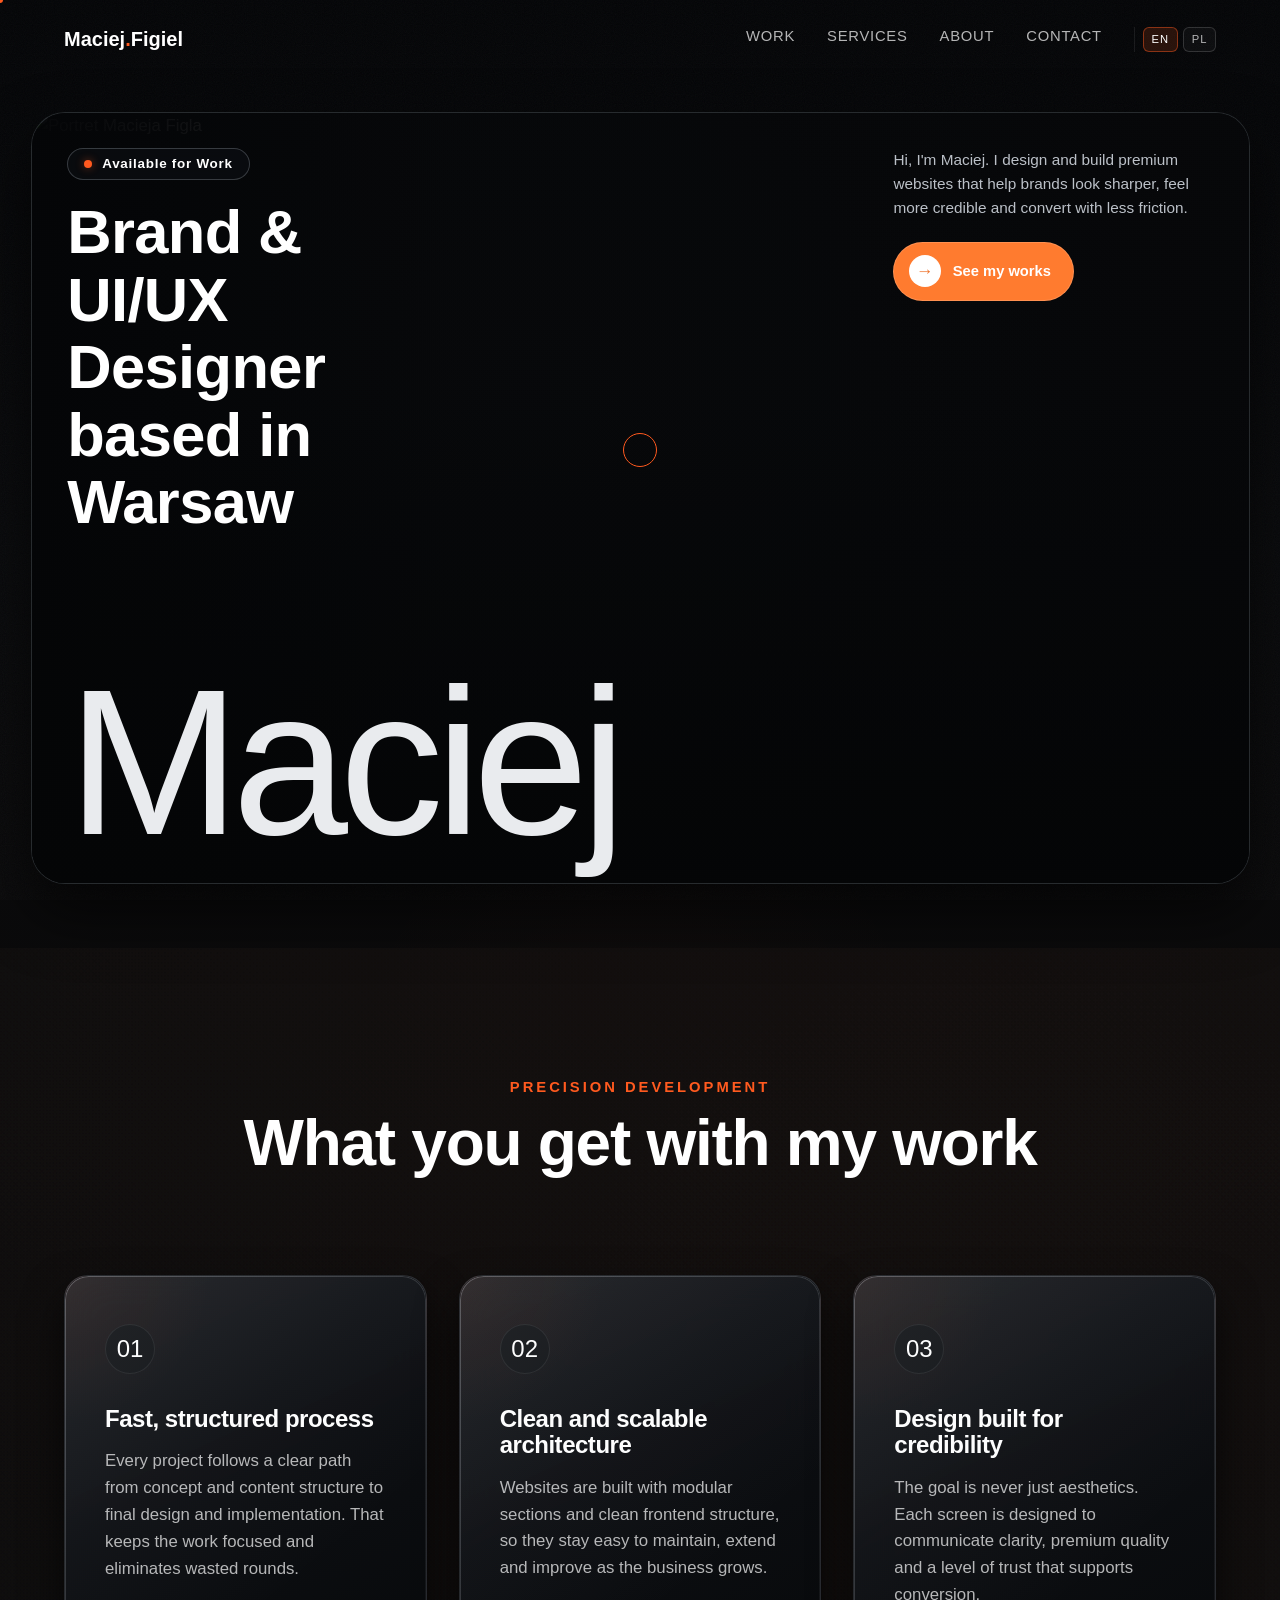
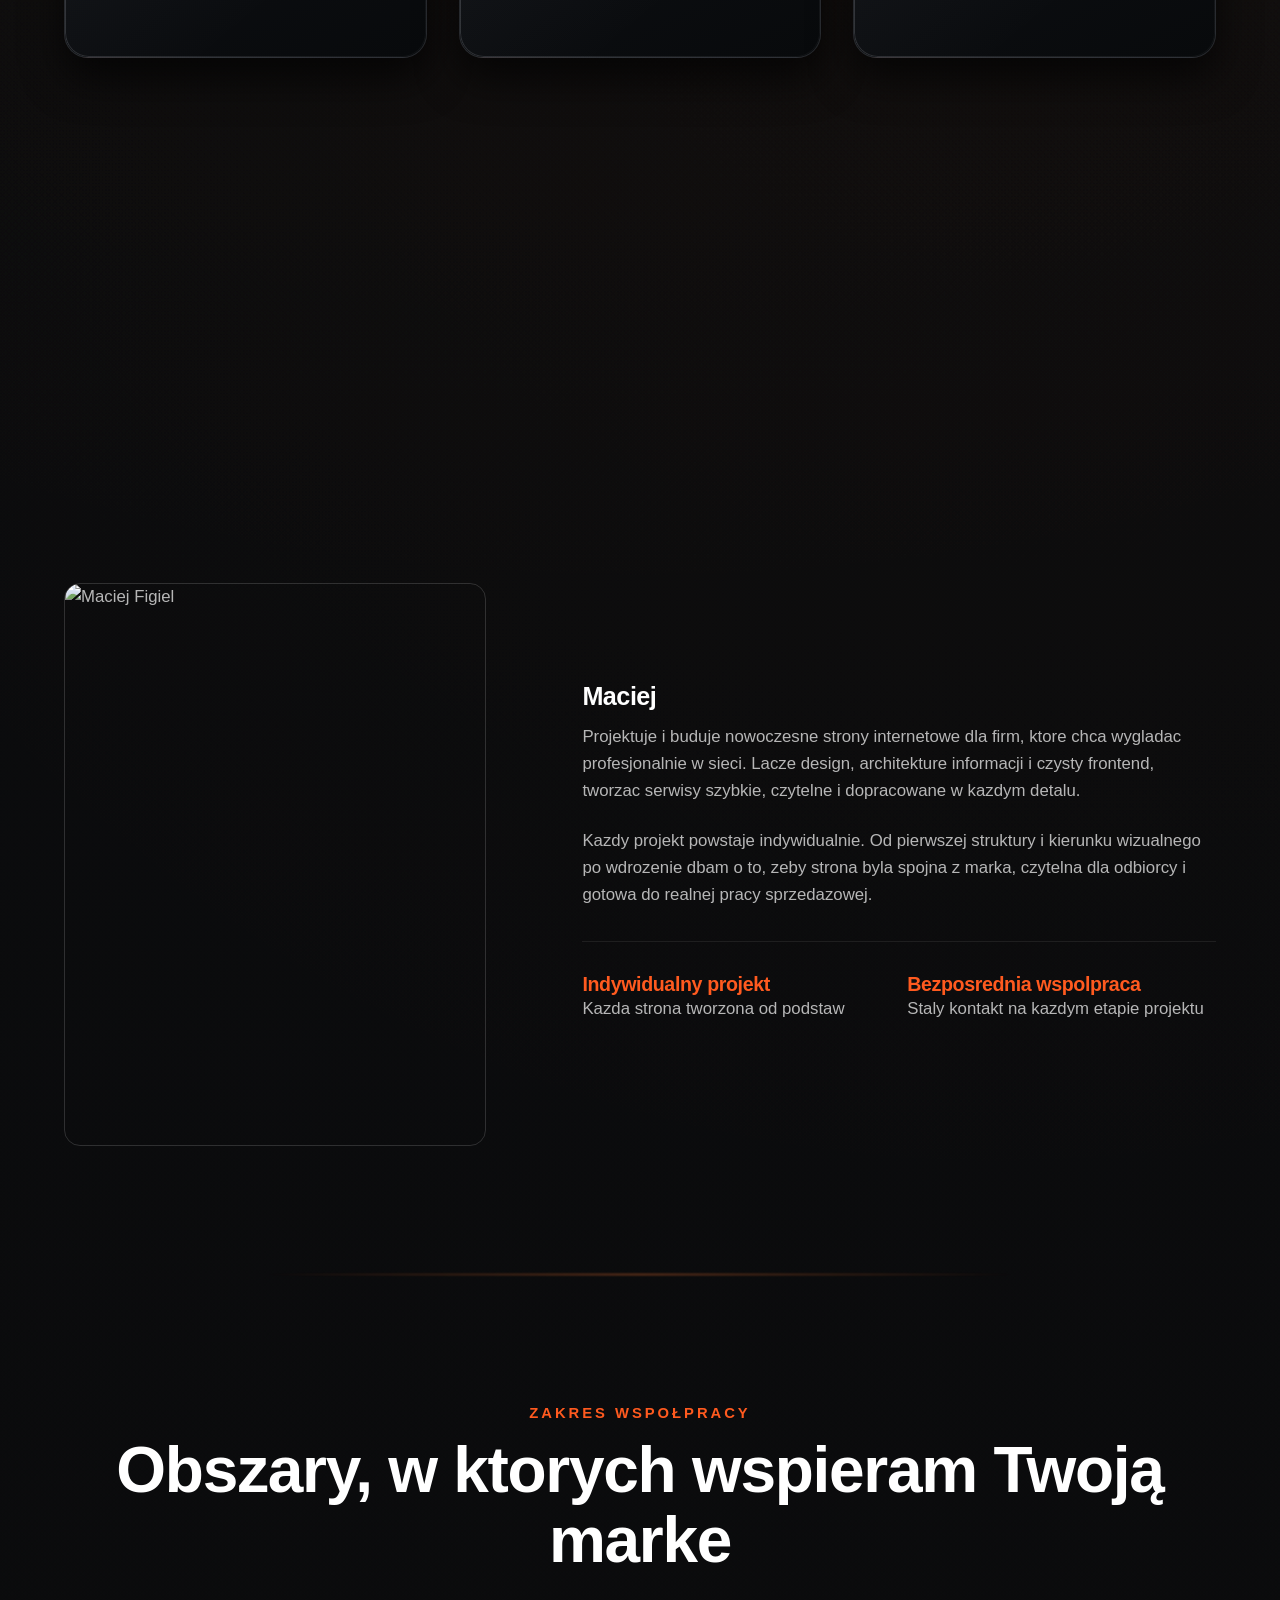
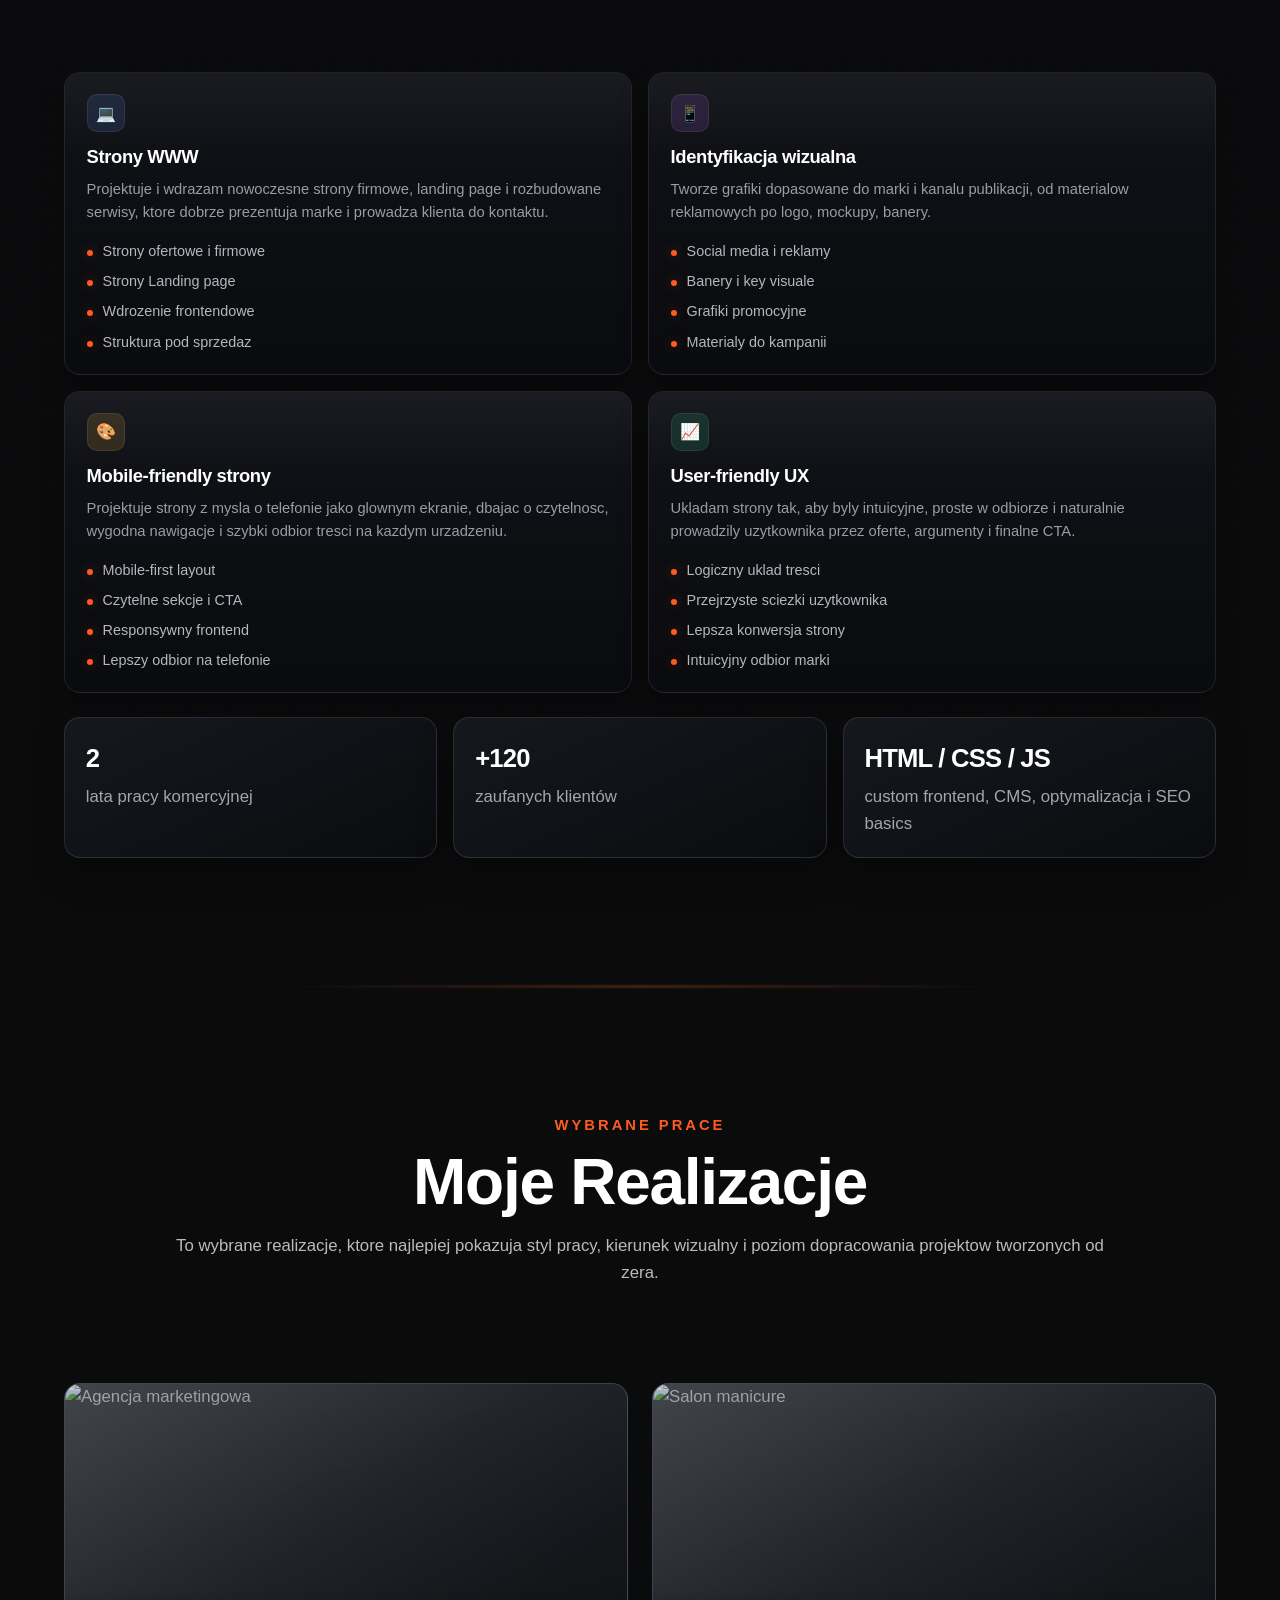
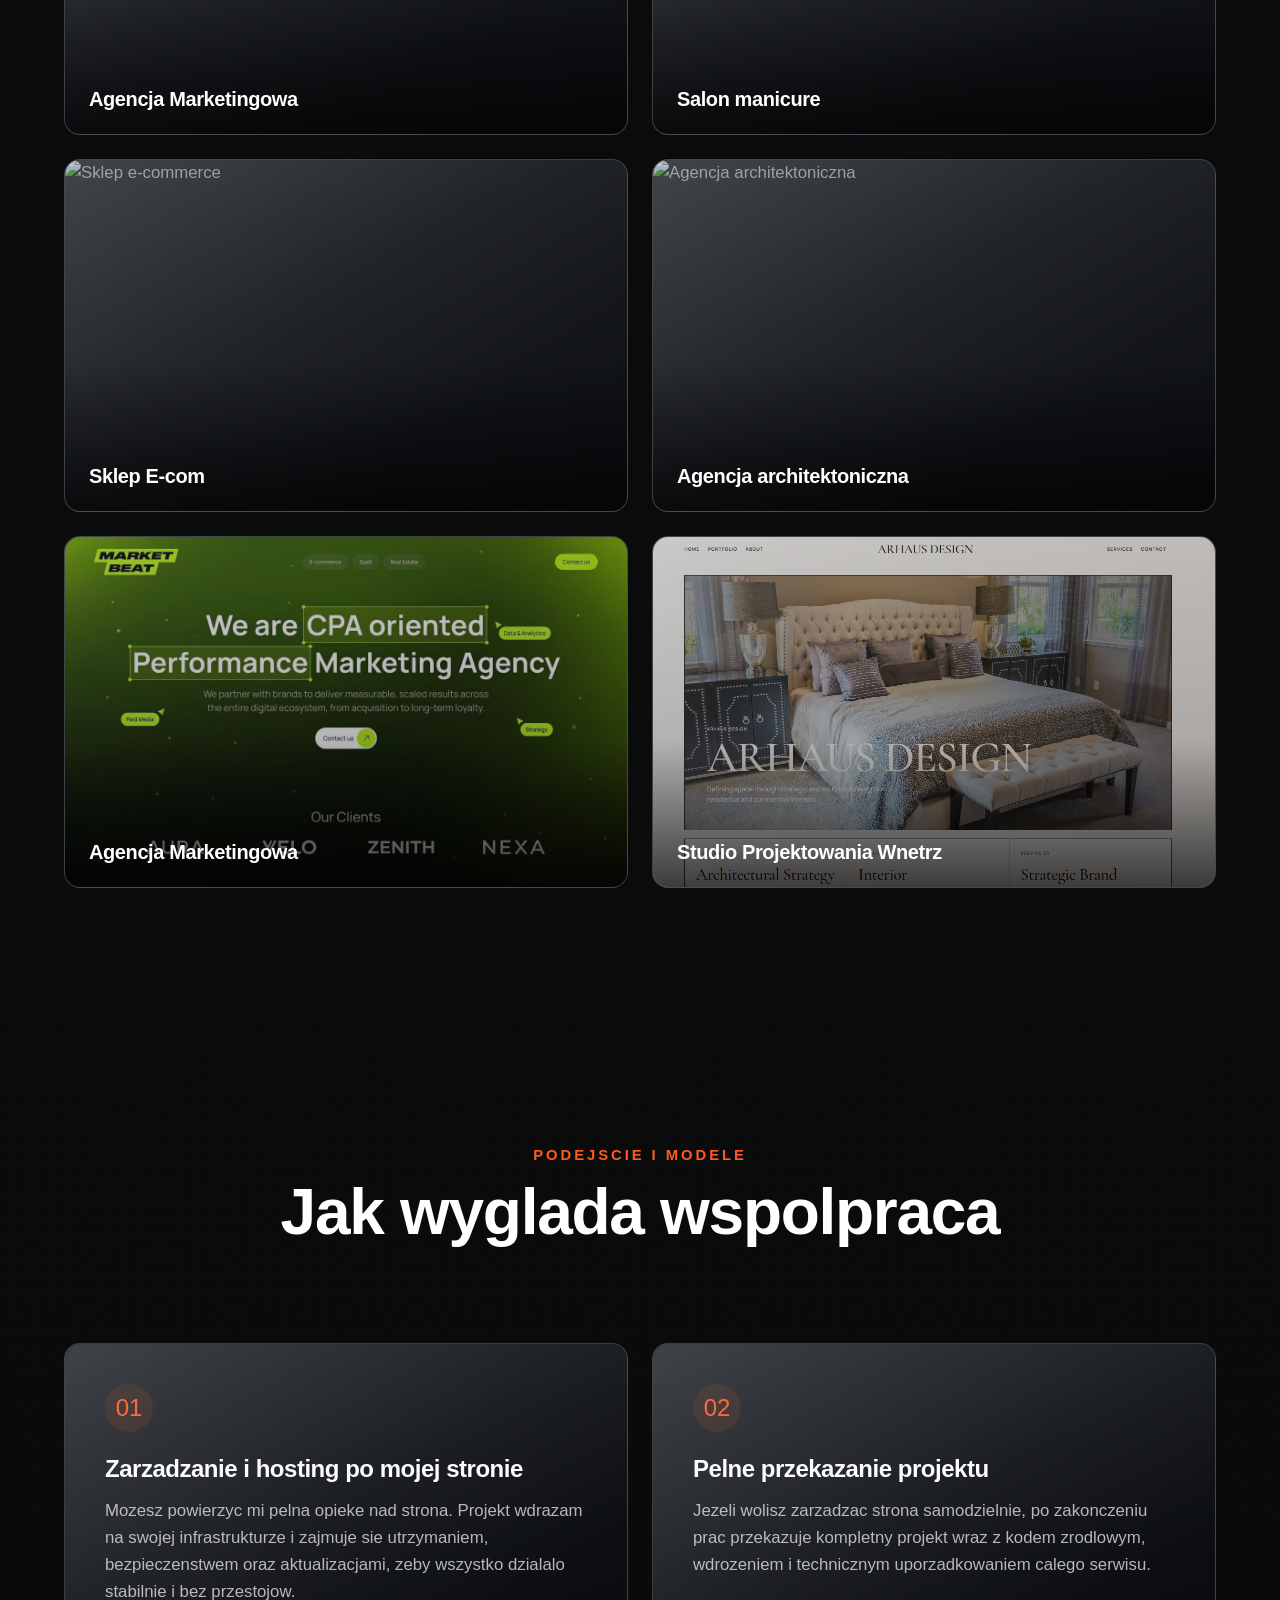
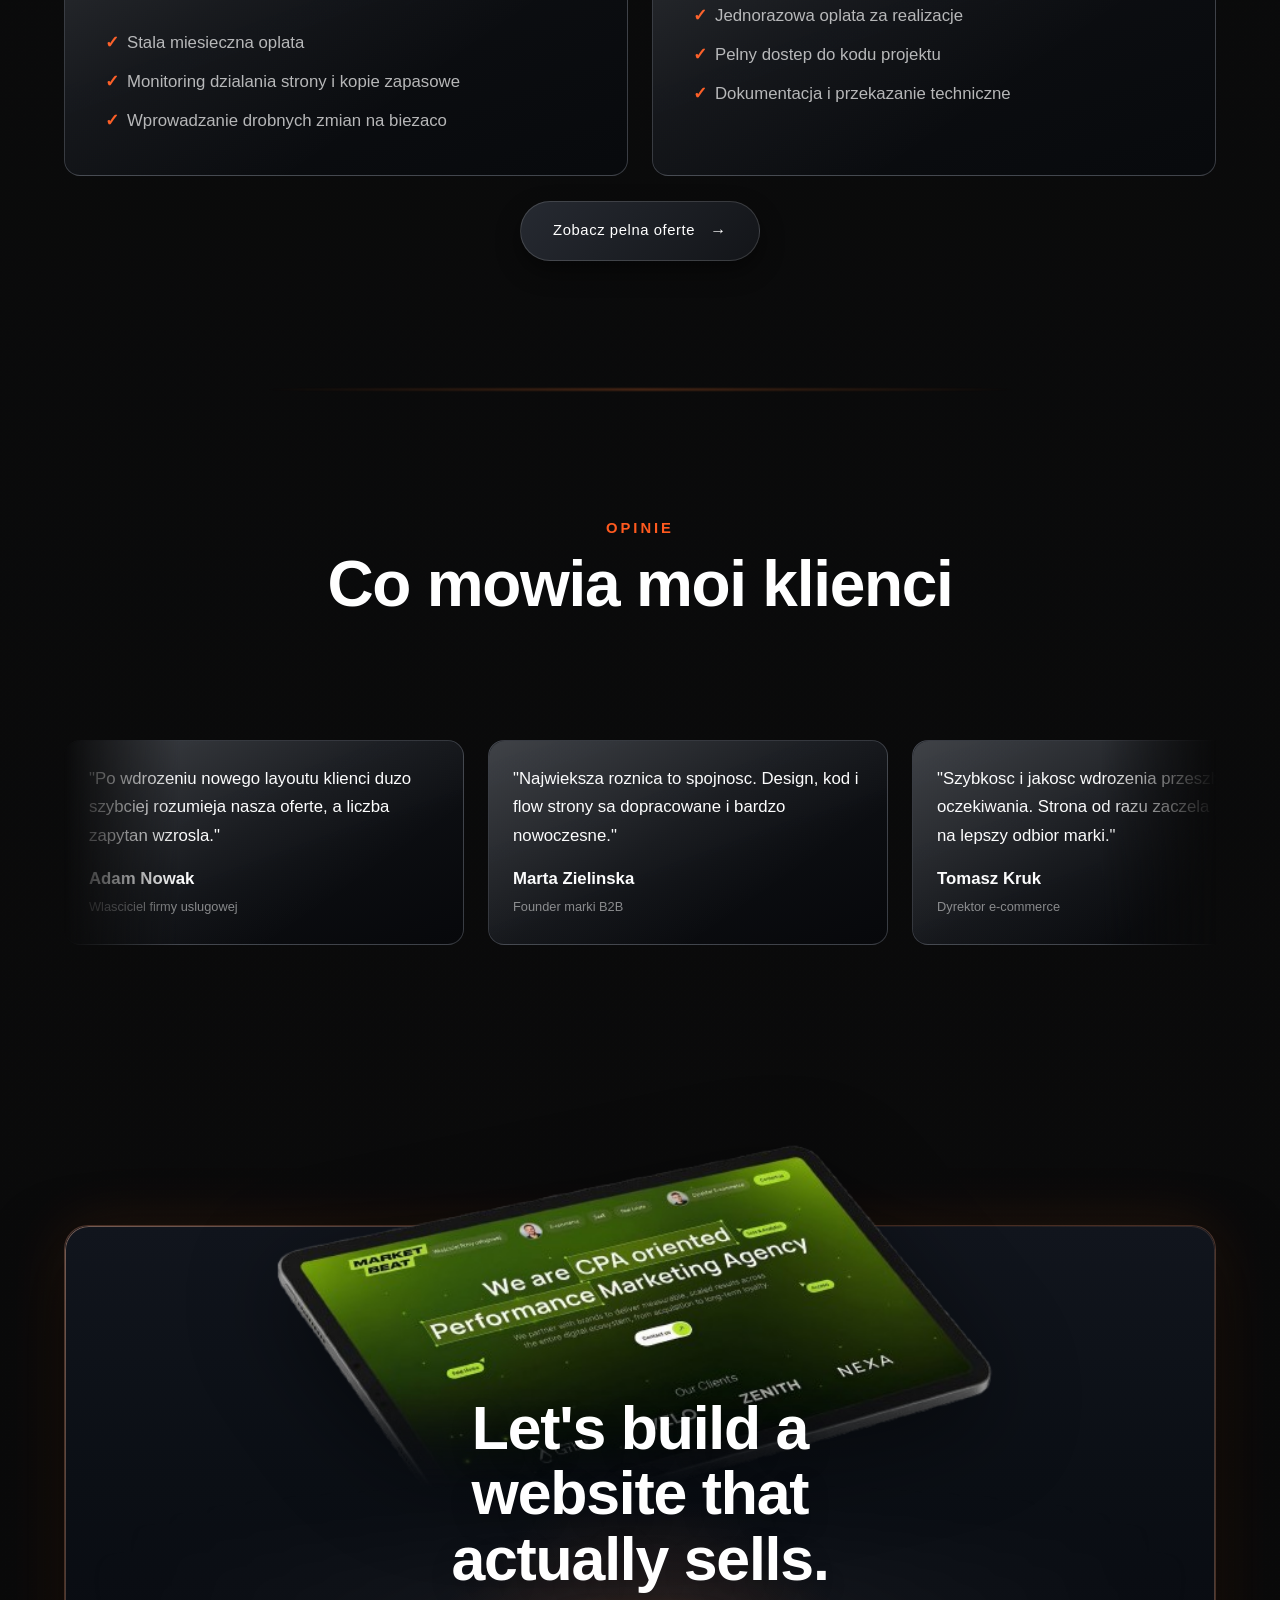
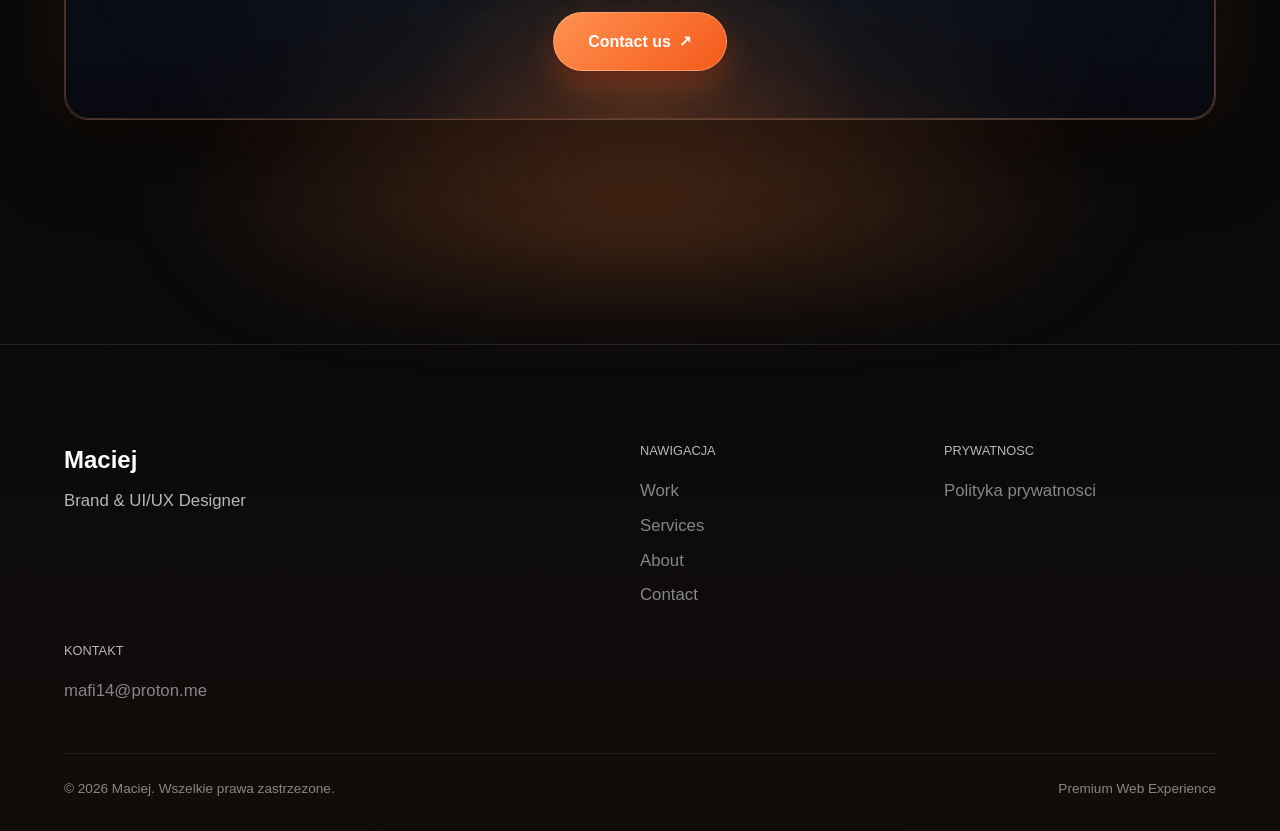
==== index.html @ c5f265a1 "feat: add interior design portfolio image" ====
<!DOCTYPE html>
<html lang="en">

<head>
  <meta charset="UTF-8">
  <meta name="viewport" content="width=device-width, initial-scale=1.0">
  <title>Maciej - Website Developer</title>
  <meta name="description"
    content="Projektuje i koduje nowoczesne strony internetowe od zera. Otrzymaj estetyczny i dynamiczny layout dopasowany do Twojego biznesu.">
  <link rel="stylesheet" href="assets/css/design-system.css">
  <link rel="stylesheet" href="assets/css/components.css">
  <link rel="stylesheet" href="assets/css/pages/home.css">
</head>

<body>
  <div class="cursor-dot" id="cursor-dot"></div>
  <div class="cursor-ring" id="cursor-ring"></div>

  <header class="site-header" id="header">
    <div class="container">
      <a href="/" class="site-logo">Maciej<span>.</span>Figiel</a>
      <nav class="site-nav" role="navigation" aria-label="Main navigation" data-i18n-aria-label="nav.aria">
        <ul class="site-nav__list" id="main-nav">
          <li><a href="/#portfolio" class="site-nav__link" data-i18n="nav.work">Work</a></li>
          <li><a href="/#models" class="site-nav__link" data-i18n="nav.services">Services</a></li>
          <li><a href="/#about" class="site-nav__link" data-i18n="nav.about">About</a></li>
          <li><a href="/contact.html" class="site-nav__link" data-i18n="nav.contact">Contact</a></li>
          <li class="site-nav__lang" role="group" aria-label="Language switcher" data-i18n-aria-label="nav.lang_aria">
            <button type="button" class="lang-switch" data-lang-switch="en" aria-pressed="false">EN</button>
            <button type="button" class="lang-switch" data-lang-switch="pl" aria-pressed="false">PL</button>
          </li>
        </ul>
        <button class="nav-toggle" aria-controls="main-nav" aria-expanded="false" aria-label="Open menu"
          data-i18n-aria-label="nav.menu_open">
          <span></span><span></span><span></span>
        </button>
      </nav>
    </div>
  </header>

  <main>
    <section class="hero-v2 container">
      <div class="hero-panel reveal" data-hero-flight>
        <img src="https://imgur.com/n13HalS.jpeg" alt="Portret Macieja Figla" class="hero-photo">

        <div class="hero-top">
          <div class="hero-copy">
            <div class="hero-pill">
              <span class="hero-pill__dot"></span> Available for Work
            </div>
            <h1 class="hero-title">Brand &amp; UI/UX Designer based in Warsaw</h1>
          </div>

          <div class="hero-side">
            <p class="hero-sub">
              Hi, I&apos;m Maciej. I design and build premium websites that help brands look sharper, feel more credible
              and convert with less friction.
            </p>
            <a href="#portfolio" class="btn hero-cta btn--magnetic">See my works</a>
          </div>
        </div>

        <p class="hero-name" aria-hidden="true">Maciej</p>
      </div>
    </section>

    <section class="section container">
      <div class="section-head reveal">
        <p class="section-head__label">Precision Development</p>
        <h2>What you get with my work</h2>
      </div>
      <div class="glass-grid">
        <div class="glass-card reveal" data-delay="0">
          <div class="glass-card__icon">01</div>
          <h3>Fast, structured process</h3>
          <p>Every project follows a clear path from concept and content structure to final design and implementation.
            That keeps the work focused and eliminates wasted rounds.</p>
        </div>
        <div class="glass-card reveal" data-delay="90">
          <div class="glass-card__icon">02</div>
          <h3>Clean and scalable architecture</h3>
          <p>Websites are built with modular sections and clean frontend structure, so they stay easy to maintain,
            extend and improve as the business grows.</p>
        </div>
        <div class="glass-card reveal" data-delay="180">
          <div class="glass-card__icon">03</div>
          <h3>Design built for credibility</h3>
          <p>The goal is never just aesthetics. Each screen is designed to communicate clarity, premium quality and a
            level of trust that supports conversion.</p>
        </div>
      </div>
    </section>

    <section id="about" class="section container">
      <div class="section-head reveal">
        <p class="section-head__label">Kim jestem</p>
        <h2>Strony internetowe projektowane z mysla o wyniku</h2>
      </div>
      <div class="about-section reveal">
        <div class="about-image">
          <img src="https://imgur.com/6JPtMYd.jpeg" alt="Maciej Figiel">
        </div>
        <div class="about-content">
          <h2>Maciej</h2>
          <p>Projektuje i buduje nowoczesne strony internetowe dla firm, ktore chca wygladac profesjonalnie w sieci.
            Lacze design, architekture informacji i czysty frontend, tworzac serwisy szybkie, czytelne i dopracowane
            w kazdym detalu.</p>
          <p>Kazdy projekt powstaje indywidualnie. Od pierwszej struktury i kierunku wizualnego po wdrozenie dbam o to,
            zeby strona byla spojna z marka, czytelna dla odbiorcy i gotowa do realnej pracy sprzedazowej.</p>

          <div class="about-stats">
            <div>
              <h3 class="text-accent">Indywidualny projekt</h3>
              <p class="text-muted">Kazda strona tworzona od podstaw</p>
            </div>
            <div>
              <h3 class="text-accent">Bezposrednia wspolpraca</h3>
              <p class="text-muted">Staly kontakt na kazdym etapie projektu</p>
            </div>
          </div>
        </div>
      </div>
    </section>

    <section class="section container section--accent-divider">
      <div class="section-head reveal">
        <p class="section-head__label">Zakres wspołpracy</p>
        <h2>Obszary, w ktorych wspieram Twoją marke</h2>
      </div>

      <div class="service-overview">
        <article class="service-overview__card reveal" data-delay="0">
          <div class="service-overview__icon service-overview__icon--web">💻</div>
          <h3>Strony WWW</h3>
          <p>Projektuje i wdrazam nowoczesne strony firmowe, landing page i rozbudowane serwisy, ktore dobrze prezentuja
            marke i prowadza klienta do kontaktu.</p>
          <ul class="service-overview__list">
            <li>Strony ofertowe i firmowe</li>
            <li>Strony Landing page</li>
            <li>Wdrozenie frontendowe</li>
            <li>Struktura pod sprzedaz</li>
          </ul>
        </article>

        <article class="service-overview__card reveal" data-delay="80">
          <div class="service-overview__icon service-overview__icon--ui">📱</div>
          <h3>Identyfikacja wizualna</h3>
          <p>Tworze grafiki dopasowane do marki i kanalu publikacji, od materialow reklamowych po logo, mockupy, banery.
          </p>
          <ul class="service-overview__list">
            <li>Social media i reklamy</li>
            <li>Banery i key visuale</li>
            <li>Grafiki promocyjne</li>
            <li>Materialy do kampanii</li>
          </ul>
        </article>

        <article class="service-overview__card reveal" data-delay="160">
          <div class="service-overview__icon service-overview__icon--brand">🎨</div>
          <h3>Mobile-friendly strony</h3>
          <p>Projektuje strony z mysla o telefonie jako glownym ekranie, dbajac o czytelnosc, wygodna nawigacje i szybki
            odbior tresci na kazdym urzadzeniu.</p>
          <ul class="service-overview__list">
            <li>Mobile-first layout</li>
            <li>Czytelne sekcje i CTA</li>
            <li>Responsywny frontend</li>
            <li>Lepszy odbior na telefonie</li>
          </ul>
        </article>

        <article class="service-overview__card reveal" data-delay="240">
          <div class="service-overview__icon service-overview__icon--strategy">📈</div>
          <h3>User-friendly UX</h3>
          <p>Ukladam strony tak, aby byly intuicyjne, proste w odbiorze i naturalnie prowadzily uzytkownika przez
            oferte, argumenty i finalne CTA.</p>
          <ul class="service-overview__list">
            <li>Logiczny uklad tresci</li>
            <li>Przejrzyste sciezki uzytkownika</li>
            <li>Lepsza konwersja strony</li>
            <li>Intuicyjny odbior marki</li>
          </ul>
        </article>
      </div>

      <div class="service-facts reveal" data-delay="120">
        <article class="service-facts__item">
          <span class="service-facts__value">2</span>
          <span class="service-facts__label">lata pracy komercyjnej</span>
        </article>
        <article class="service-facts__item">
          <span class="service-facts__value">+120</span>
          <span class="service-facts__label">zaufanych klientów</span>
        </article>
        <article class="service-facts__item">
          <span class="service-facts__value">HTML / CSS / JS</span>
          <span class="service-facts__label">custom frontend, CMS, optymalizacja i SEO basics</span>
        </article>
      </div>
    </section>

    <section id="portfolio" class="section container section--accent-divider">
      <div class="section-head reveal">
        <p class="section-head__label">Wybrane Prace</p>
        <h2>Moje Realizacje</h2>
        <p class="section-head__sub">To wybrane realizacje, ktore najlepiej pokazuja styl pracy, kierunek wizualny i
          poziom dopracowania projektow tworzonych od zera.</p>
      </div>

      <div class="portfolio-grid">
        <div class="portfolio-card reveal" data-delay="0">
          <img src="https://imgur.com/xJwX5ul.jpeg" alt="Agencja marketingowa" class="portfolio-card__img">
          <div class="portfolio-card__content">
            <h3 class="portfolio-card__title">Agencja Marketingowa</h3>
          </div>
        </div>
        <div class="portfolio-card reveal" data-delay="180">
          <img src="https://imgur.com/ttjKn8J.jpeg" alt="Salon manicure" class="portfolio-card__img">
          <div class="portfolio-card__content">
            <h3 class="portfolio-card__title">Salon manicure</h3>
          </div>
        </div>
        <div class="portfolio-card reveal" data-delay="270">
          <img src="https://imgur.com/XNPEWgz.jpeg" alt="Sklep e-commerce" class="portfolio-card__img">
          <div class="portfolio-card__content">
            <h3 class="portfolio-card__title">Sklep E-com</h3>
          </div>
        </div>
        <div class="portfolio-card reveal" data-delay="360">
          <img src="https://imgur.com/tSlYTm6.jpeg" alt="Agencja architektoniczna" class="portfolio-card__img">
          <div class="portfolio-card__content">
            <h3 class="portfolio-card__title">Agencja architektoniczna</h3>
          </div>
        </div>
        <div class="portfolio-card reveal" data-delay="450">
          <img src="/assets/img/cpa.png" alt="CPA oriented performance marketing agency" class="portfolio-card__img">
          <div class="portfolio-card__content">
            <h3 class="portfolio-card__title">Agencja Marketingowa</h3>
          </div>
        </div>
        <div class="portfolio-card reveal" data-delay="540">
          <img src="/assets/img/archi.png" alt="Studio projektowania wnetrz Arhaus Design"
            class="portfolio-card__img">
          <div class="portfolio-card__content">
            <h3 class="portfolio-card__title">Studio Projektowania Wnetrz</h3>
          </div>
        </div>
      </div>
    </section>

    <section id="models" class="section container">
      <div class="section-head reveal">
        <p class="section-head__label">Podejscie i modele</p>
        <h2>Jak wyglada wspolpraca</h2>
      </div>

      <div class="models-grid">
        <div class="model-card reveal" data-delay="0">
          <div class="model-icon">01</div>
          <h3>Zarzadzanie i hosting po mojej stronie</h3>
          <p>Mozesz powierzyc mi pelna opieke nad strona. Projekt wdrazam na swojej infrastrukturze i zajmuje sie
            utrzymaniem, bezpieczenstwem oraz aktualizacjami, zeby wszystko dzialalo stabilnie i bez przestojow.</p>
          <ul>
            <li>Stala miesieczna oplata</li>
            <li>Monitoring dzialania strony i kopie zapasowe</li>
            <li>Wprowadzanie drobnych zmian na biezaco</li>
          </ul>
        </div>

        <div class="model-card reveal" data-delay="120">
          <div class="model-icon">02</div>
          <h3>Pelne przekazanie projektu</h3>
          <p>Jezeli wolisz zarzadzac strona samodzielnie, po zakonczeniu prac przekazuje kompletny projekt wraz z kodem
            zrodlowym, wdrozeniem i technicznym uporzadkowaniem calego serwisu.</p>
          <ul>
            <li>Jednorazowa oplata za realizacje</li>
            <li>Pelny dostep do kodu projektu</li>
            <li>Dokumentacja i przekazanie techniczne</li>
          </ul>
        </div>
      </div>

      <div class="models-more reveal" data-delay="120">
        <a href="/oferta-pelna.html" class="btn btn--models-offer">Zobacz pelna oferte</a>
      </div>
    </section>

    <section id="testimonials" class="section container section--accent-divider">
      <div class="section-head reveal" data-delay="0">
        <p class="section-head__label">Opinie</p>
        <h2>Co mowia moi klienci</h2>
      </div>
      <div class="testimonials-marquee-wrapper reveal" data-delay="40">
        <div class="testimonials-marquee">
          <article class="testimonial-card">
            <p class="testimonial-card__quote">
              "Po wdrozeniu nowego layoutu klienci duzo szybciej rozumieja nasza oferte, a liczba zapytan wzrosla."
            </p>
            <div class="testimonial-card__author">
              <div>
                <strong>Adam Nowak</strong>
                <span>Wlasciciel firmy uslugowej</span>
              </div>
            </div>
          </article>
          <article class="testimonial-card">
            <p class="testimonial-card__quote">
              "Najwieksza roznica to spojnosc. Design, kod i flow strony sa dopracowane i bardzo nowoczesne."
            </p>
            <div class="testimonial-card__author">
              <div>
                <strong>Marta Zielinska</strong>
                <span>Founder marki B2B</span>
              </div>
            </div>
          </article>
          <article class="testimonial-card">
            <p class="testimonial-card__quote">
              "Szybkosc i jakosc wdrozenia przeszly nasze oczekiwania. Strona od razu zaczela pracowac na lepszy odbior
              marki."
            </p>
            <div class="testimonial-card__author">
              <div>
                <strong>Tomasz Kruk</strong>
                <span>Dyrektor e-commerce</span>
              </div>
            </div>
          </article>
          <article class="testimonial-card">
            <p class="testimonial-card__quote">
              "Efekt wow byl od pierwszego wejscia. Klienci chwala estetyke i prostote nowej nawigacji."
            </p>
            <div class="testimonial-card__author">
              <div>
                <strong>Piotr Wisniewski</strong>
                <span>CEO startupu B2C</span>
              </div>
            </div>
          </article>
          <article class="testimonial-card" aria-hidden="true">
            <p class="testimonial-card__quote">
              "Po wdrozeniu nowego layoutu klienci duzo szybciej rozumieja nasza oferte, a liczba zapytan wzrosla."
            </p>
            <div class="testimonial-card__author">
              <div>
                <strong>Adam Nowak</strong>
                <span>Wlasciciel firmy uslugowej</span>
              </div>
            </div>
          </article>
          <article class="testimonial-card" aria-hidden="true">
            <p class="testimonial-card__quote">
              "Najwieksza roznica to spojnosc. Design, kod i flow strony sa dopracowane i bardzo nowoczesne."
            </p>
            <div class="testimonial-card__author">
              <div>
                <strong>Marta Zielinska</strong>
                <span>Founder marki B2B</span>
              </div>
            </div>
          </article>
          <article class="testimonial-card" aria-hidden="true">
            <p class="testimonial-card__quote">
              "Szybkosc i jakosc wdrozenia przeszly nasze oczekiwania. Strona od razu zaczela pracowac na lepszy odbior
              marki."
            </p>
            <div class="testimonial-card__author">
              <div>
                <strong>Tomasz Kruk</strong>
                <span>Dyrektor e-commerce</span>
              </div>
            </div>
          </article>
          <article class="testimonial-card" aria-hidden="true">
            <p class="testimonial-card__quote">
              "Efekt wow byl od pierwszego wejscia. Klienci chwala estetyke i prostote nowej nawigacji."
            </p>
            <div class="testimonial-card__author">
              <div>
                <strong>Piotr Wisniewski</strong>
                <span>CEO startupu B2C</span>
              </div>
            </div>
          </article>
        </div>
      </div>
    </section>

    <section class="section container">
      <div class="cta-box cta-box--showcase reveal" data-delay="0">
        <img src="/assets/img/tablet.png" alt="" class="cta-tablet" aria-hidden="true">
        <div class="cta-box__content">
          <h2>Let&apos;s build a website that actually sells.</h2>
          <a href="/contact.html" class="btn btn--cta btn--magnetic">Contact us</a>
        </div>
      </div>
    </section>
  </main>

  <footer class="site-footer">
    <div class="container">
      <div class="footer__grid">
        <div>
          <p class="footer__brand-name">Maciej</p>
          <p class="footer__tagline">Brand &amp; UI/UX Designer</p>
        </div>
        <div>
          <p class="footer__col-title">Nawigacja</p>
          <ul class="footer__links">
            <li><a href="/#portfolio" class="footer__link" data-i18n="nav.work">Work</a></li>
            <li><a href="/#models" class="footer__link" data-i18n="nav.services">Services</a></li>
            <li><a href="/#about" class="footer__link" data-i18n="nav.about">About</a></li>
            <li><a href="/contact.html" class="footer__link" data-i18n="nav.contact">Contact</a></li>
          </ul>
        </div>
        <div>
          <p class="footer__col-title">Prywatnosc</p>
          <ul class="footer__links">
            <li><a href="/privacy.html" class="footer__link">Polityka prywatnosci</a></li>
          </ul>
        </div>
        <div>
          <p class="footer__col-title">Kontakt</p>
          <ul class="footer__links">
            <li><a href="mailto:mafi14@proton.me" class="footer__link">mafi14@proton.me</a></li>
          </ul>
        </div>
      </div>
      <div class="footer__bottom">
        <p>&copy; <span id="year">2026</span> Maciej. Wszelkie prawa zastrzezone.</p>
        <p>Premium Web Experience</p>
      </div>
    </div>
  </footer>

  <script defer src="/assets/js/main.js"></script>
  <script defer src="/assets/js/i18n.js"></script>
</body>

</html>
---- assets/css/design-system.css ----
﻿/* ============================================================
   DESIGN SYSTEM — design-system.css
   Modern, Dark Tech UI
   ============================================================ */
:root {
  /* Color — Background layers */
  --color-bg: #0a0a0a;
  --color-surface: #121212;
  --color-surface-2: #171717;
  --color-surface-3: #1f1f1f;

  /* Color — Borders */
  --color-border: rgba(255, 255, 255, 0.08);
  --color-border-strong: rgba(255, 255, 255, 0.15);

  /* Color — Text */
  --color-text-primary: #ffffff;
  --color-text-secondary: rgba(255, 255, 255, 0.7);
  --color-text-muted: rgba(255, 255, 255, 0.5);

  /* Color — Accent */
  --color-accent: #ff5a1f;
  --color-accent-dim: #b83f12;
  --color-accent-subtle: rgba(255, 90, 31, 0.1);
  --color-glow: rgba(255, 90, 31, 0.4);

  /* Typography */
  --font-display: -apple-system, BlinkMacSystemFont, 'SF Pro Display', 'Inter', sans-serif;
  --font-body: -apple-system, BlinkMacSystemFont, 'SF Pro Text', 'Inter', sans-serif;

  /* Typography — Scale */
  --text-xs: clamp(0.75rem, 0.70rem + 0.25vw, 0.8rem);
  --text-sm: clamp(0.85rem, 0.80rem + 0.25vw, 0.925rem);
  --text-base: clamp(1rem, 0.95rem + 0.25vw, 1.05rem);
  --text-md: clamp(1.125rem, 1.05rem + 0.5vw, 1.25rem);
  --text-lg: clamp(1.35rem, 1.25rem + 0.75vw, 1.5rem);
  --text-xl: clamp(1.75rem, 1.5rem + 1.25vw, 2.25rem);
  --text-2xl: clamp(2.5rem, 2rem + 2.5vw, 3.5rem);
  --text-3xl: clamp(3.5rem, 3rem + 4vw, 5rem);

  /* Typography — Line heights */
  --lh-tight: 1.1;
  --lh-snug: 1.3;
  --lh-base: 1.6;

  /* Spacing */
  --space-2xs: 0.25rem;
  --space-xs: 0.5rem;
  --space-sm: 1rem;
  --space-md: 2rem;
  --space-lg: 4rem;
  --space-xl: 6rem;
  --space-2xl: 10rem;

  --radius-sm: 8px;
  --radius-md: 16px;
  --radius-lg: 24px;

  --transition-fast: 150ms ease;
  --transition-base: 300ms ease;
  --transition-slow: 500ms cubic-bezier(0.16, 1, 0.3, 1);

  --container-max: 1440px;
  --container-text: 900px;
  --gutter: clamp(1.5rem, 6vw, 4rem);
  --header-height: 80px;
}

*,
*::before,
*::after {
  box-sizing: border-box;
  margin: 0;
  padding: 0;
}

html {
  font-size: 100%;
  scroll-behavior: smooth;
  scrollbar-color: var(--color-accent) var(--color-bg);
  scrollbar-width: thin;
}

body {
  background-color: var(--color-bg);
  color: var(--color-text-secondary);
  font-family: var(--font-body);
  font-size: var(--text-base);
  line-height: var(--lh-base);
  -webkit-font-smoothing: antialiased;
  overflow-x: hidden;
  position: relative;
  background-image:
    radial-gradient(circle at top, rgba(255, 111, 40, 0.035), transparent 26%),
    radial-gradient(circle at 78% 16%, rgba(255, 111, 40, 0.02), transparent 20%),
    linear-gradient(180deg, rgba(11, 12, 14, 1) 0%, rgba(10, 10, 10, 1) 100%);
}

body::before {
  content: '';
  position: fixed;
  inset: 0;
  z-index: 0;
  pointer-events: none;
  opacity: 0.04;
  background-image: url("data:image/svg+xml,%3Csvg xmlns='http://www.w3.org/2000/svg' width='100' height='100'%3E%3Cfilter id='n'%3E%3CfeTurbulence type='fractalNoise' baseFrequency='0.9' numOctaves='3' stitchTiles='stitch'/%3E%3C/filter%3E%3Crect width='100' height='100' filter='url(%23n)' opacity='1'/%3E%3C/svg%3E");
  background-repeat: repeat;
}

a {
  color: inherit;
  text-decoration: none;
}

button {
  font-family: inherit;
  cursor: pointer;
  border: none;
  background: none;
}

ul,
ol {
  list-style: none;
}

img {
  display: block;
  max-width: 100%;
}

h1,
h2,
h3,
h4,
h5,
h6 {
  color: var(--color-text-primary);
  font-family: var(--font-display);
  font-weight: 600;
  line-height: var(--lh-tight);
  letter-spacing: -0.02em;
}

.font-display {
  font-family: var(--font-display);
}

.text-primary {
  color: var(--color-text-primary);
}

.text-accent {
  color: var(--color-accent);
}

.container {
  width: 100%;
  max-width: var(--container-max);
  margin-inline: auto;
  padding-inline: var(--gutter);
}

.section {
  padding-block: clamp(4rem, 10vw, 8rem);
  position: relative;
  z-index: 1;
}

.section--accent-divider::before {
  content: '';
  position: absolute;
  top: 0;
  left: 50%;
  width: min(760px, calc(100% - 4rem));
  height: 1px;
  transform: translateX(-50%);
  background: linear-gradient(90deg,
      rgba(255, 122, 52, 0) 0%,
      rgba(255, 122, 52, 0.72) 50%,
      rgba(255, 122, 52, 0) 100%);
  filter: blur(0.8px);
  opacity: 0.95;
}

.reveal {
  opacity: 0;
  transform: translateY(42px) scale(0.985);
  filter: blur(10px);
  transition: opacity var(--transition-slow), transform var(--transition-slow), filter var(--transition-slow);
}

.reveal.is-visible {
  opacity: 1;
  transform: translateY(0) scale(1);
  filter: blur(0);
}

.section-head__sub {
  max-width: 58rem;
  margin: 1rem auto 0;
  color: rgba(255, 255, 255, 0.72);
}

.section-head.reveal .section-head__label,
.section-head.reveal h2,
.page-hero__title.reveal,
.page-hero__sub.reveal {
  transition: transform 720ms cubic-bezier(0.16, 1, 0.3, 1),
    opacity 720ms cubic-bezier(0.16, 1, 0.3, 1),
    filter 720ms cubic-bezier(0.16, 1, 0.3, 1),
    letter-spacing 720ms cubic-bezier(0.16, 1, 0.3, 1);
}

.section-head.reveal .section-head__label,
.section-head.reveal h2 {
  transform: translateY(26px);
  opacity: 0;
  filter: blur(10px);
}

.section-head.reveal.is-visible .section-head__label,
.section-head.reveal.is-visible h2 {
  transform: translateY(0);
  opacity: 1;
  filter: blur(0);
}

.section-head.reveal.is-visible .section-head__label {
  transition-delay: 40ms;
}

.section-head.reveal.is-visible h2 {
  transition-delay: 140ms;
}

/* Custom Cursor */
.cursor-dot,
.cursor-ring {
  position: fixed;
  top: 0;
  left: 0;
  pointer-events: none;
  z-index: 9999;
  border-radius: 50%;
  transform: translate(-50%, -50%);
  transition: opacity 0.3s ease;
}

.cursor-dot {
  width: 6px;
  height: 6px;
  background-color: var(--color-accent);
}

.cursor-ring {
  width: 34px;
  height: 34px;
  border: 1px solid var(--color-accent);
  transition: width 0.2s, height 0.2s, background-color 0.2s, transform 0.1s ease-out;
}

body:hover .cursor-dot,
body:hover .cursor-ring {
  opacity: 1;
}

.cursor-hover .cursor-ring {
  width: 50px;
  height: 50px;
  background-color: var(--color-accent-subtle);
  border-color: transparent;
}
---- assets/css/components.css ----
/* ============================================================
   COMPONENTS — components.css
   Modern, Cyberpunk Buttons and UI
   ============================================================ */
.btn {
    display: inline-flex;
    align-items: center;
    justify-content: center;
    gap: var(--space-xs);
    padding: 0.8rem 2rem;
    font-size: var(--text-sm);
    font-weight: 600;
    letter-spacing: 0.05em;
    text-transform: uppercase;
    border-radius: var(--radius-sm);
    transition: all var(--transition-base);
    cursor: pointer;
    border: 1px solid transparent;
    position: relative;
    overflow: hidden;
}

.btn--primary {
    background: linear-gradient(135deg, #ff5a1f 0%, #db3300 100%);
    color: #fff;
    border-color: rgba(255, 90, 31, 0.4);
    box-shadow: 0 4px 15px var(--color-glow);
}

.btn--primary:hover {
    transform: translateY(-2px);
    box-shadow: 0 8px 25px var(--color-glow);
}

.btn--outline {
    background: rgba(255, 255, 255, 0.03);
    color: var(--color-text-primary);
    border-color: var(--color-border-strong);
    backdrop-filter: blur(10px);
}

.btn--outline:hover {
    border-color: var(--color-accent);
    color: var(--color-accent);
    background: rgba(255, 90, 31, 0.05);
}

/* Header */
.site-header {
    position: fixed;
    top: 0;
    left: 0;
    right: 0;
    height: var(--header-height);
    z-index: 100;
    display: flex;
    align-items: center;
    border-bottom: 1px solid transparent;
    transition: background 0.4s, border-color 0.4s, backdrop-filter 0.4s;
}

.site-header.is-scrolled {
    background: rgba(10, 10, 10, 0.85);
    backdrop-filter: blur(16px);
    border-bottom-color: var(--color-border);
}

.site-header .container {
    display: flex;
    justify-content: space-between;
    align-items: center;
}

.site-nav {
    position: relative;
}

.site-logo {
    font-family: var(--font-display);
    font-weight: 700;
    font-size: 1.25rem;
    color: #fff;
}

.site-logo span {
    color: var(--color-accent);
}

.site-nav__list {
    display: flex;
    gap: 2rem;
    align-items: center;
}

.site-nav__link {
    font-size: var(--text-sm);
    color: var(--color-text-secondary);
    text-transform: uppercase;
    letter-spacing: 0.05em;
    transition: color var(--transition-base);
    position: relative;
    display: inline-flex;
    padding-bottom: 0.5rem;
}

.site-nav__link::after {
    content: '';
    position: absolute;
    left: 50%;
    bottom: 0;
    width: calc(100% + 0.9rem);
    height: 1px;
    opacity: 0;
    transform: translateX(-50%) scaleX(0.2);
    transform-origin: center;
    background: linear-gradient(90deg,
            rgba(255, 122, 52, 0) 0%,
            rgba(255, 122, 52, 0.92) 50%,
            rgba(255, 122, 52, 0) 100%);
    filter: blur(0.55px);
    transition: opacity var(--transition-base), transform var(--transition-slow);
}

.site-nav__link:hover,
.site-nav__link.is-active {
    color: #fff;
}

.site-nav__link:hover::after,
.site-nav__link.is-active::after {
    opacity: 1;
    transform: translateX(-50%) scaleX(1);
}

.site-nav__lang {
    display: inline-flex;
    align-items: center;
    gap: 0.35rem;
    padding-left: 0.5rem;
    border-left: 1px solid var(--color-border);
}

.lang-switch {
    border: 1px solid var(--color-border-strong);
    background: rgba(255, 255, 255, 0.03);
    color: var(--color-text-secondary);
    font-size: 0.7rem;
    line-height: 1;
    letter-spacing: 0.08em;
    padding: 0.35rem 0.48rem;
    border-radius: 6px;
    cursor: pointer;
    transition: all var(--transition-base);
}

.lang-switch:hover {
    color: #fff;
    border-color: rgba(255, 255, 255, 0.42);
}

.lang-switch.is-active {
    color: #fff;
    border-color: rgba(255, 90, 31, 0.45);
    background: rgba(255, 90, 31, 0.14);
}

.nav-toggle {
    display: none;
    width: 40px;
    height: 40px;
    border: 1px solid var(--color-border-strong);
    border-radius: 10px;
    background: rgba(255, 255, 255, 0.03);
    align-items: center;
    justify-content: center;
    flex-direction: column;
    gap: 4px;
}

.nav-toggle span {
    width: 18px;
    height: 2px;
    border-radius: 999px;
    background: var(--color-text-primary);
}

@media (max-width: 900px) {
    .site-nav__list {
        display: none;
        position: absolute;
        right: 0;
        top: calc(100% + 10px);
        width: min(300px, calc(100vw - 2rem));
        padding: 0.9rem;
        border-radius: 12px;
        border: 1px solid var(--color-border-strong);
        background: rgba(10, 10, 10, 0.95);
        backdrop-filter: blur(16px);
        flex-direction: column;
        align-items: stretch;
        gap: 0.45rem;
        z-index: 120;
    }

    .site-nav__list.is-open {
        display: flex;
    }

    .site-nav__list .site-nav__link {
        display: block;
        width: 100%;
        padding: 0.5rem 0.25rem;
    }

    .site-nav__lang {
        margin-top: 0.35rem;
        padding-top: 0.45rem;
        padding-left: 0;
        border-left: 0;
        border-top: 1px solid var(--color-border);
        justify-content: flex-start;
    }

    .nav-toggle {
        display: inline-flex;
    }
}

/* Grid Layouts shared */
.grid {
    display: grid;
    gap: var(--space-md);
}

.flex {
    display: flex;
}

/* Footer */
.site-footer {
    border-top: 1px solid var(--color-border);
    padding-block: var(--space-xl) var(--space-md);
    margin-top: var(--space-xl);
    background: linear-gradient(0deg, rgba(255, 90, 31, 0.03) 0%, transparent 100%);
}

.footer__grid {
    display: grid;
    grid-template-columns: 1fr 1fr;
    gap: var(--space-md);
}

@media (min-width: 768px) {
    .footer__grid {
        grid-template-columns: 2fr 1fr 1fr;
    }
}

.footer__brand-name {
    font-size: 1.5rem;
    font-weight: 600;
    color: #fff;
    margin-bottom: 0.5rem;
}

.footer__col-title {
    color: var(--color-text-secondary);
    font-size: 0.8rem;
    text-transform: uppercase;
    margin-bottom: 1rem;
}

.footer__links {
    display: flex;
    flex-direction: column;
    gap: 0.5rem;
}

.footer__link {
    color: var(--color-text-muted);
    transition: 0.2s;
}

.footer__link:hover {
    color: var(--color-accent);
}

.footer__bottom {
    margin-top: 3rem;
    border-top: 1px solid var(--color-border);
    padding-top: 1.5rem;
    display: flex;
    justify-content: space-between;
    color: var(--color-text-muted);
    font-size: 0.85rem;
}
---- assets/css/pages/home.css ----
/* ============================================================
   HOME PAGE - Centered Hero + Rectangular Portfolio + Single CTA
   ============================================================ */

:root {
  --neutral-900: #171717;
  --neutral-800: #262626;
  --shadow-lg: 0 10px 15px -3px rgba(0, 0, 0, 0.45), 0 4px 6px -4px rgba(0, 0, 0, 0.45);
}

.site-header {
  border-bottom: 1px solid transparent;
}

.site-header.is-scrolled {
  border-bottom-color: rgba(255, 255, 255, 0.08);
  background: rgba(10, 10, 10, 0.86);
  backdrop-filter: blur(12px);
}

/* Hero */
.hero-v2 {
  min-height: 96vh;
  display: flex;
  align-items: center;
  justify-content: center;
  padding-top: calc(var(--header-height) + 2rem);
  padding-bottom: 4rem;
  background:
    radial-gradient(circle at 50% 112%, rgba(255, 90, 31, 0.025), transparent 24%),
    linear-gradient(180deg, rgba(4, 5, 7, 0.99) 0%, rgba(6, 7, 9, 0.97) 24%, rgba(9, 10, 12, 0.95) 58%, rgba(10, 10, 11, 0.92) 100%);
}

.hero-v2.container {
  max-width: none;
  padding-inline: clamp(1rem, 2.4vw, 2.8rem);
}

.hero-panel {
  width: 100%;
  min-height: calc(100vh - var(--header-height) - 3rem);
  min-height: calc(100svh - var(--header-height) - 3rem);
  position: relative;
  text-align: left;
  padding: clamp(1.2rem, 3.2vw, 2.2rem);
  border-radius: 34px;
  border: 1px solid rgba(160, 168, 180, 0.2);
  background: #090b0d;
  box-shadow: 0 28px 60px rgba(0, 0, 0, 0.62);
  overflow: hidden;
  display: flex;
  flex-direction: column;
  justify-content: space-between;
  isolation: isolate;
  transform-origin: top center;
  transform: perspective(1600px) translateY(var(--hero-shift, 0px)) rotateX(var(--hero-tilt, 0deg)) scale(var(--hero-scale, 1));
  opacity: var(--hero-opacity, 1);
  will-change: transform, opacity;
}

.hero-panel::before {
  content: '';
  position: absolute;
  inset: 0;
  pointer-events: none;
  z-index: -2;
  background:
    linear-gradient(90deg, rgba(4, 5, 7, 0.94) 0%, rgba(6, 7, 9, 0.54) 34%, rgba(7, 8, 10, 0.8) 100%),
    radial-gradient(circle at 42% 38%, transparent 0%, rgba(4, 5, 7, 0.62) 74%);
}

.hero-panel::after {
  content: '';
  position: absolute;
  inset: 0;
  pointer-events: none;
  z-index: -1;
  background: linear-gradient(to top, rgba(4, 5, 6, 0.94) 0%, rgba(4, 5, 6, 0.46) 32%, rgba(4, 5, 6, 0.08) 62%);
}

.hero-top {
  display: grid;
  grid-template-columns: minmax(0, 1fr) minmax(280px, 0.42fr);
  gap: clamp(1rem, 3vw, 2.6rem);
  align-items: start;
}

.hero-copy {
  display: flex;
  flex-direction: column;
  max-width: 560px;
  position: relative;
  z-index: 1;
}

.hero-pill {
  display: inline-flex;
  align-items: center;
  gap: 10px;
  width: fit-content;
  padding: 0.5rem 1rem;
  border-radius: 999px;
  background: rgba(12, 14, 18, 0.72);
  border: 1px solid rgba(220, 228, 240, 0.22);
  margin-bottom: 1.15rem;
  font-size: clamp(0.72rem, 0.66rem + 0.24vw, 0.84rem);
  font-weight: 600;
  letter-spacing: 0.055em;
  line-height: 1;
  color: var(--color-text-primary);
  backdrop-filter: blur(6px);
}

.hero-pill__dot {
  width: 8px;
  height: 8px;
  border-radius: 50%;
  background: var(--color-accent);
  box-shadow: 0 0 8px rgba(255, 90, 31, 0.45);
  animation: pulse-dot 2s infinite;
}

.hero-title {
  font-size: clamp(2rem, 4.8vw, 4rem);
  line-height: 1.1;
  margin-bottom: 0;
  color: var(--color-text-primary);
  max-width: 11ch;
  letter-spacing: -0.01em;
}

.hero-side {
  max-width: 320px;
  justify-self: end;
  position: relative;
  z-index: 1;
}

.hero-sub {
  max-width: none;
  margin-inline: 0;
  margin-bottom: 1.4rem;
  font-size: clamp(0.95rem, 1.2vw, 1.05rem);
  line-height: 1.55;
  color: rgba(227, 233, 241, 0.82);
}

.hero-cta {
  margin-bottom: 0;
  align-self: flex-start;
  display: inline-flex;
  align-items: center;
  gap: 0.75rem;
  border-radius: 999px;
  padding: 0.78rem 1.35rem 0.78rem 0.9rem;
  background: #ff7b2f;
  color: #fff;
  border: 1px solid rgba(255, 255, 255, 0.16);
  font-size: 0.92rem;
  font-weight: 600;
  letter-spacing: 0;
  text-transform: none;
  transition: transform var(--transition-base), background var(--transition-base), box-shadow var(--transition-base);
}

.hero-cta::before {
  content: '\2192';
  width: 32px;
  height: 32px;
  border-radius: 50%;
  background: #fff;
  color: #ee7028f3;
  display: grid;
  place-items: center;
  font-size: 1.1rem;
  line-height: 1;
}

.hero-cta:hover {
  transform: translateY(-1px);
  background: #ff8c45;
  box-shadow: 0 12px 26px rgba(255, 123, 47, 0.28);
}

.hero-photo {
  position: absolute;
  inset: 0;
  width: 100%;
  height: 100%;
  object-fit: cover;
  object-position: center 18%;
  filter: brightness(0.62) contrast(1.06) saturate(0.9);
  z-index: -3;
}

.hero-name {
  margin: 0;
  font-family: var(--font-display);
  font-size: clamp(4rem, 18vw, 13rem);
  line-height: 0.82;
  letter-spacing: -0.04em;
  color: rgba(246, 248, 251, 0.95);
  position: relative;
  z-index: 1;
  pointer-events: none;
}

/* Glass cards */
.glass-grid {
  display: grid;
  grid-template-columns: 1fr;
  gap: var(--space-md);
}

@media (min-width: 768px) {
  .glass-grid {
    grid-template-columns: repeat(2, 1fr);
  }
}

@media (min-width: 1024px) {
  .glass-grid {
    grid-template-columns: repeat(3, 1fr);
  }
}

.glass-card {
  background:
    radial-gradient(circle at top left, rgba(255, 90, 31, 0.05), transparent 28%),
    linear-gradient(155deg, rgba(28, 31, 36, 0.82) 0%, rgba(14, 16, 20, 0.94) 48%, rgba(8, 10, 12, 0.99) 100%);
  border-radius: var(--radius-lg);
  padding: 3rem 2.5rem;
  position: relative;
  overflow: hidden;
  backdrop-filter: blur(20px);
  transition: transform var(--transition-base), box-shadow var(--transition-base);
  border: 1px solid rgba(170, 178, 190, 0.18);
  box-shadow: 0 20px 40px rgba(0, 0, 0, 0.66);
}

.glass-card::after {
  content: '';
  position: absolute;
  inset: 0;
  border-radius: var(--radius-lg);
  padding: 1px;
  background: linear-gradient(135deg, rgba(225, 231, 240, 0.28) 0%, rgba(225, 230, 238, 0.04) 100%);
  -webkit-mask: linear-gradient(#fff 0 0) content-box, linear-gradient(#fff 0 0);
  -webkit-mask-composite: xor;
  mask-composite: exclude;
  pointer-events: none;
}

.glass-card::before {
  content: '';
  position: absolute;
  inset: 0;
  border-radius: var(--radius-lg);
  pointer-events: none;
  background: linear-gradient(140deg, rgba(231, 236, 243, 0.08), rgba(191, 199, 210, 0.03) 42%, transparent 74%);
}

.glass-card:hover {
  transform: translateY(-5px);
  box-shadow: 0 25px 50px rgba(0, 0, 0, 0.8), 0 0 30px rgba(255, 90, 31, 0.15);
}

.glass-card__icon {
  width: 50px;
  height: 50px;
  border-radius: 50%;
  display: flex;
  align-items: center;
  justify-content: center;
  margin-bottom: 2rem;
  font-size: 1.5rem;
  color: #fff;
  background: rgba(18, 20, 24, 0.86);
  border: 1px solid rgba(255, 255, 255, 0.08);
}

.glass-card h3 {
  margin-bottom: 1rem;
  font-size: 1.5rem;
}

.glass-card p {
  margin-bottom: 0;
  color: var(--color-text-secondary);
}

/* Section head */
.section-head {
  text-align: center;
  margin-bottom: var(--space-xl);
}

.section-head__label {
  color: var(--color-accent);
  font-size: var(--text-sm);
  font-weight: 600;
  letter-spacing: 0.2em;
  text-transform: uppercase;
  margin-bottom: 0.55rem;
}

.section-head h2 {
  font-size: clamp(2.5rem, 5vw, 4.5rem);
  line-height: 1.1;
  transition: color var(--transition-base), text-shadow var(--transition-base), background var(--transition-base);
}

/* About */
.about-section {
  display: grid;
  grid-template-columns: 1fr;
  gap: var(--space-md);
  align-items: center;
}

@media (min-width: 900px) {
  .about-section {
    grid-template-columns: 0.8fr 1.2fr;
    gap: var(--space-xl);
  }
}

.about-image {
  aspect-ratio: 3 / 4;
  border-radius: var(--radius-md);
  border: 1px solid var(--color-border-strong);
  overflow: hidden;
}

.about-image img {
  width: 100%;
  height: 100%;
  object-fit: cover;
  object-position: center top;
  filter: grayscale(50%) contrast(1.1);
  transition: transform var(--transition-base), filter var(--transition-base);
}

.about-image:hover img {
  filter: grayscale(0%);
  transform: scale(1.05);
}

.about-content h2 {
  margin-bottom: 0.8rem;
}

.about-content p {
  margin-bottom: 1.5rem;
}

.about-stats {
  display: grid;
  grid-template-columns: 1fr 1fr;
  gap: 1rem;
  margin-top: 2rem;
  padding-top: 2rem;
  border-top: 1px solid var(--color-border);
}

/* Service overview */
.service-overview {
  display: grid;
  grid-template-columns: 1fr;
  gap: 1rem;
}

@media (min-width: 900px) {
  .service-overview {
    grid-template-columns: repeat(2, minmax(0, 1fr));
  }
}

.service-overview__card {
  position: relative;
  padding: 1.35rem 1.35rem 1.25rem;
  border-radius: var(--radius-md);
  border: 1px solid rgba(179, 188, 200, 0.12);
  background:
    linear-gradient(180deg, rgba(17, 19, 24, 0.98), rgba(9, 11, 15, 0.99)),
    radial-gradient(circle at top left, rgba(255, 255, 255, 0.03), transparent 32%);
  overflow: hidden;
  box-shadow: 0 14px 28px rgba(0, 0, 0, 0.34);
}

.service-overview__card::before {
  content: '';
  position: absolute;
  inset: 0;
  border-radius: inherit;
  pointer-events: none;
  background: linear-gradient(180deg, rgba(255, 255, 255, 0.04), transparent 28%);
}

.service-overview__icon {
  width: 38px;
  height: 38px;
  display: inline-flex;
  align-items: center;
  justify-content: center;
  border-radius: 10px;
  font-size: 1rem;
  font-weight: 600;
  margin-bottom: 0.9rem;
  border: 1px solid rgba(255, 255, 255, 0.08);
}

.service-overview__icon--web {
  background: rgba(90, 140, 255, 0.14);
  color: #9db7ff;
}

.service-overview__icon--ui {
  background: rgba(183, 102, 255, 0.14);
  color: #d2a7ff;
}

.service-overview__icon--brand {
  background: rgba(255, 193, 68, 0.14);
  color: #ffdb86;
}

.service-overview__icon--strategy {
  background: rgba(50, 208, 139, 0.14);
  color: #86ecc0;
}

.service-overview__card h3 {
  font-size: clamp(1.15rem, 1.4vw, 1.38rem);
  margin-bottom: 0.7rem;
}

.service-overview__card p {
  color: rgba(232, 238, 245, 0.64);
  margin-bottom: 0.95rem;
  line-height: 1.58;
  font-size: 0.92rem;
}

.service-overview__list {
  display: grid;
  gap: 0.45rem;
}

.service-overview__list li {
  position: relative;
  padding-left: 1rem;
  color: rgba(240, 243, 248, 0.74);
  font-size: 0.9rem;
}

.service-overview__list li::before {
  content: '';
  position: absolute;
  top: 0.7em;
  left: 0;
  width: 6px;
  height: 6px;
  border-radius: 50%;
  background: var(--color-accent);
  box-shadow: 0 0 12px rgba(255, 90, 31, 0.38);
}

.service-facts {
  margin-top: 1.5rem;
  display: grid;
  grid-template-columns: 1fr;
  gap: 1rem;
}

@media (min-width: 900px) {
  .service-facts {
    grid-template-columns: repeat(3, minmax(0, 1fr));
  }
}

.service-facts__item {
  padding: 1.2rem 1.3rem;
  border-radius: var(--radius-md);
  border: 1px solid rgba(181, 190, 204, 0.16);
  background: linear-gradient(155deg, rgba(23, 26, 31, 0.92), rgba(10, 12, 16, 0.98));
  box-shadow: 0 18px 36px rgba(0, 0, 0, 0.32);
}

.service-facts__value {
  display: block;
  margin-bottom: 0.35rem;
  color: var(--color-text-primary);
  font-size: clamp(1.4rem, 2vw, 2rem);
  font-weight: 600;
  letter-spacing: -0.03em;
}

.service-facts__label {
  color: rgba(231, 237, 245, 0.68);
  line-height: 1.5;
}

/* Portfolio */
.portfolio-grid {
  display: grid;
  grid-template-columns: 1fr;
  gap: 1.5rem;
  justify-items: stretch;
}

@media (min-width: 900px) {
  .portfolio-grid {
    grid-template-columns: repeat(2, minmax(0, 1fr));
  }
}

.portfolio-card--featured {
  aspect-ratio: 21 / 7;
}

@media (min-width: 900px) {
  .portfolio-card--featured {
    grid-column: 1 / -1;
  }
}

@media (min-width: 900px) {
  .portfolio-card--centered {
    grid-column: 1 / -1;
    width: min(100%, calc((100% - 1.5rem) / 2));
    justify-self: center;
  }
}

.portfolio-card {
  display: block;
  aspect-ratio: 16 / 10;
  border-radius: var(--radius-md);
  border: 1px solid rgba(178, 186, 198, 0.28);
  overflow: hidden;
  position: relative;
  background: linear-gradient(150deg, rgba(43, 47, 54, 0.72), rgba(15, 17, 21, 0.94));
  transition: transform var(--transition-base), border-color var(--transition-base), box-shadow var(--transition-base);
}

.portfolio-card::before,
.model-card::before,
.testimonial-card::before {
  content: '';
  position: absolute;
  inset: 0;
  border-radius: inherit;
  pointer-events: none;
  background: linear-gradient(145deg, rgba(232, 236, 243, 0.16), rgba(194, 201, 212, 0.05) 45%, transparent 72%);
}

.portfolio-card__img {
  width: 100%;
  height: 100%;
  object-fit: cover;
  transition: transform 0.6s cubic-bezier(0.16, 1, 0.3, 1);
  opacity: 0.74;
}

.portfolio-card:hover {
  transform: translateY(-8px);
  border-color: var(--color-accent);
  box-shadow: 0 14px 30px rgba(255, 90, 31, 0.24);
}

.portfolio-card:hover .portfolio-card__img {
  transform: scale(1.08);
  opacity: 0.92;
}

.portfolio-card__content {
  position: absolute;
  inset: 0;
  display: flex;
  flex-direction: column;
  justify-content: flex-end;
  padding: 1.5rem;
  background: linear-gradient(to top, rgba(0, 0, 0, 0.68), rgba(7, 10, 14, 0.08) 42%, transparent);
}

.portfolio-card__content--featured {
  align-items: flex-start;
  justify-content: flex-end;
  padding: clamp(1.5rem, 3vw, 2.5rem);
  background:
    linear-gradient(90deg, rgba(5, 6, 9, 0.74) 0%, rgba(7, 10, 14, 0.22) 44%, rgba(7, 10, 14, 0.04) 100%),
    linear-gradient(to top, rgba(0, 0, 0, 0.5), rgba(7, 10, 14, 0.01) 45%, transparent);
}

.portfolio-card__eyebrow {
  display: inline-flex;
  align-items: center;
  width: fit-content;
  margin-bottom: 0.7rem;
  padding: 0.35rem 0.75rem;
  border-radius: 999px;
  background: rgba(255, 124, 52, 0.16);
  border: 1px solid rgba(255, 124, 52, 0.24);
  color: rgba(255, 214, 192, 0.92);
  font-size: 0.74rem;
  letter-spacing: 0.08em;
  text-transform: uppercase;
}

.portfolio-card__title {
  font-size: 1.25rem;
  margin-bottom: 0;
}

.portfolio-card__desc {
  font-size: 0.9rem;
  color: var(--color-text-secondary);
}

.portfolio-card--featured .portfolio-card__title {
  max-width: 14ch;
  font-size: clamp(1.8rem, 3.4vw, 3rem);
  margin-bottom: 0.55rem;
}

.portfolio-card--featured .portfolio-card__desc {
  max-width: 42rem;
  font-size: clamp(0.95rem, 1.2vw, 1.08rem);
  color: rgba(238, 243, 250, 0.82);
}

/* Models */
.models-grid {
  display: grid;
  grid-template-columns: 1fr;
  gap: 1.5rem;
}

@media (min-width: 800px) {
  .models-grid {
    grid-template-columns: 1fr 1fr;
  }
}

.model-card {
  background: linear-gradient(160deg, rgba(44, 49, 56, 0.62), rgba(14, 16, 20, 0.9) 55%, rgba(8, 10, 13, 0.98) 100%);
  border: 1px solid rgba(180, 188, 200, 0.28);
  border-radius: var(--radius-md);
  padding: 2.5rem;
  transition: all var(--transition-base);
  position: relative;
  overflow: hidden;
}

.model-card:hover {
  transform: translateY(-5px);
  border-color: rgba(255, 90, 31, 0.3);
}

.model-icon {
  width: 48px;
  height: 48px;
  border-radius: 50%;
  display: flex;
  align-items: center;
  justify-content: center;
  margin-bottom: 1.5rem;
  font-size: 1.5rem;
  color: var(--color-accent);
  background: rgba(255, 90, 31, 0.1);
}

.model-card h3 {
  margin-bottom: 1rem;
  font-size: 1.5rem;
}

.model-card p {
  margin-bottom: 1.5rem;
  color: var(--color-text-secondary);
}

.model-card ul {
  display: flex;
  flex-direction: column;
  gap: 0.75rem;
}

.model-card li {
  display: flex;
  align-items: center;
  gap: 0.5rem;
}

.model-card li::before {
  content: '✓';
  color: var(--color-accent);
  font-weight: bold;
}

.models-more {
  margin-top: 1.6rem;
  display: flex;
  justify-content: center;
}

.models-more .btn {
  min-width: 220px;
}

.btn--models-offer {
  background: linear-gradient(135deg, rgba(40, 44, 52, 0.95), rgba(20, 22, 26, 0.95));
  border: 1px solid rgba(255, 255, 255, 0.15);
  color: #fff;
  text-transform: none;
  letter-spacing: 0.04em;
  font-weight: 500;
  padding: 1rem 2rem;
  border-radius: 999px;
  box-shadow: 0 10px 24px rgba(0, 0, 0, 0.45);
  transition: all var(--transition-base);
}

.btn--models-offer::after {
  content: '→';
  margin-left: 0.45rem;
  font-size: 1rem;
}

.btn--models-offer:hover {
  transform: translateY(-3px);
  filter: brightness(1.2);
  border-color: rgba(255, 126, 58, 0.6);
  box-shadow: 0 14px 32px rgba(255, 126, 58, 0.15), 0 8px 18px rgba(0, 0, 0, 0.42);
}

/* Testimonials */
.testimonials-marquee-wrapper {
  position: relative;
  max-width: 100%;
  overflow: hidden;
  padding: 1.5rem 0;
  -webkit-mask-image: linear-gradient(to right, transparent, black 10%, black 90%, transparent);
  mask-image: linear-gradient(to right, transparent, black 10%, black 90%, transparent);
}

.testimonials-marquee {
  display: flex;
  gap: 1.5rem;
  width: max-content;
  animation: marquee-scroll 35s linear infinite;
}

.testimonials-marquee:hover {
  animation-play-state: paused;
}

@keyframes marquee-scroll {
  from {
    transform: translateX(0);
  }

  to {
    transform: translateX(calc(-50% - 0.75rem));
  }
}

.testimonial-card {
  width: min(85vw, 400px);
  flex-shrink: 0;
  border-radius: var(--radius-md);
  border: 1px solid rgba(182, 191, 203, 0.26);
  background: linear-gradient(160deg, rgba(45, 49, 56, 0.62), rgba(13, 15, 19, 0.93) 60%, rgba(7, 8, 11, 0.99));
  padding: 1.5rem;
  transition: transform var(--transition-base), border-color var(--transition-base), box-shadow var(--transition-base);
  position: relative;
  overflow: hidden;
}

.testimonial-card:hover {
  transform: translateY(-4px);
  border-color: rgba(255, 120, 50, 0.45);
  box-shadow: 0 16px 30px rgba(0, 0, 0, 0.45);
}

.testimonial-card__quote {
  margin-bottom: 1rem;
  color: var(--color-text-primary);
  line-height: 1.7;
}

.testimonial-card__author {
  display: flex;
  align-items: center;
  gap: 0.75rem;
}

.testimonial-card__author img {
  width: 56px;
  height: 56px;
  border-radius: 50%;
  object-fit: cover;
  border: 1px solid rgba(255, 130, 58, 0.5);
  box-shadow: 0 8px 18px rgba(0, 0, 0, 0.45);
}

.testimonial-card__author strong {
  display: block;
  color: var(--color-text-primary);
}

.testimonial-card__author span {
  color: var(--color-text-muted);
  font-size: var(--text-xs);
}

/* CTA */
.cta-box {
  background:
    radial-gradient(circle at 50% 100%, rgba(255, 122, 46, 0.16), transparent 30%),
    linear-gradient(180deg, #11151d 0%, #0b0f15 52%, #080a10 100%);
  border-radius: var(--radius-lg);
  max-width: 1180px;
  margin-inline: auto;
  padding: clamp(8rem, 14vw, 10.6rem) clamp(1.4rem, 4vw, 3.2rem) clamp(2.4rem, 4vw, 3rem);
  text-align: center;
  position: relative;
  overflow: visible;
  border: 1px solid rgba(255, 148, 86, 0.26);
  box-shadow:
    0 32px 72px rgba(0, 0, 0, 0.62),
    0 0 64px rgba(255, 122, 46, 0.12);
}

.cta-box::before {
  content: '';
  position: absolute;
  inset: 0;
  border-radius: inherit;
  padding: 1px;
  background: linear-gradient(135deg, rgba(255, 192, 162, 0.42) 0%, rgba(255, 138, 76, 0.06) 55%, rgba(255, 192, 162, 0.32) 100%);
  -webkit-mask: linear-gradient(#fff 0 0) content-box, linear-gradient(#fff 0 0);
  -webkit-mask-composite: xor;
  mask-composite: exclude;
  pointer-events: none;
}

.cta-box::after {
  content: '';
  position: absolute;
  inset: auto -12% -36% -12%;
  height: 70%;
  background:
    radial-gradient(ellipse at 50% 72%, rgba(255, 120, 48, 0.26), transparent 48%),
    radial-gradient(ellipse at 50% 0%, rgba(255, 255, 255, 0.06), transparent 56%);
  filter: blur(42px);
  pointer-events: none;
}

.cta-box--showcase {
  isolation: isolate;
}

.cta-tablet {
  position: absolute;
  top: clamp(-7.4rem, -10vw, -4.8rem);
  left: 50%;
  z-index: 1;
  width: min(96%, 840px);
  transform: translateX(-50%);
  filter: drop-shadow(0 26px 48px rgba(0, 0, 0, 0.46));
  pointer-events: none;
}

.cta-box__content {
  position: relative;
  z-index: 2;
  max-width: 980px;
  margin-inline: auto;
}

.cta-box h2 {
  font-size: clamp(2.2rem, 4.8vw, 3.8rem);
  margin-bottom: 1.2rem;
  line-height: 1.08;
  max-width: 15ch;
  margin-inline: auto;
  color: #fff;
  text-shadow: 0 10px 24px rgba(0, 0, 0, 0.22);
}

.btn--cta {
  background: linear-gradient(135deg, #ff914f 0%, #f45a1b 100%);
  border: 1px solid rgba(255, 255, 255, 0.28);
  color: #fff;
  padding: 1rem 2.15rem;
  border-radius: 999px;
  font-size: 1rem;
  font-weight: 600;
  text-transform: none;
  letter-spacing: 0;
  box-shadow: 0 14px 30px rgba(240, 86, 26, 0.34), 0 4px 12px rgba(0, 0, 0, 0.35);
  transition: transform var(--transition-base), box-shadow var(--transition-base), filter var(--transition-base);
}

.btn--cta::after {
  content: '\2197';
  font-size: 0.95em;
}

.btn--cta:hover {
  filter: brightness(1.05);
  transform: translateY(-2px);
  box-shadow: 0 18px 34px rgba(240, 86, 26, 0.42), 0 7px 14px rgba(0, 0, 0, 0.4);
}

@media (max-width: 900px) {
  .cta-tablet {
    width: min(108%, 760px);
    top: -3.2rem;
  }
}

@media (max-width: 640px) {
  .cta-tablet {
    width: min(128%, 620px);
    top: -2rem;
  }

  .cta-box {
    padding: 6.5rem 1.25rem 2.4rem;
  }

  .cta-box h2 {
    font-size: clamp(1.95rem, 8.2vw, 2.8rem);
    max-width: 12ch;
    margin-bottom: 0.9rem;
  }

  .btn--cta {
    padding: 0.88rem 1.7rem;
    font-size: 0.94rem;
  }
}

/* Animations */
@keyframes pulse-dot {
  0% {
    opacity: 1;
    transform: scale(1);
  }

  50% {
    opacity: 0.5;
    transform: scale(0.8);
  }

  100% {
    opacity: 1;
    transform: scale(1);
  }
}

/* Responsive */
@media (max-width: 980px) {
  .hero-panel {
    min-height: 640px;
    border-radius: 28px;
  }

  .hero-top {
    grid-template-columns: 1fr;
    gap: 1.4rem;
  }

  .hero-copy {
    max-width: 660px;
  }

  .hero-side {
    justify-self: start;
    max-width: 540px;
  }

  .hero-title {
    max-width: 13ch;
  }

  .hero-name {
    font-size: clamp(3.4rem, 20vw, 9rem);
  }
}

@media (max-width: 760px) {
  .hero-v2 {
    min-height: auto;
    padding-bottom: 2.5rem;
  }

  .hero-panel {
    min-height: calc(100svh - var(--header-height) - 2.2rem);
    border-radius: 22px;
    padding: 1rem;
  }

  .hero-pill {
    margin-bottom: 0.9rem;
  }

  .hero-title {
    font-size: clamp(1.95rem, 9vw, 2.85rem);
  }

  .hero-sub {
    font-size: 0.95rem;
  }

  .hero-cta {
    padding: 0.72rem 1.15rem 0.72rem 0.85rem;
  }

  .hero-cta::before {
    width: 28px;
    height: 28px;
    font-size: 1rem;
  }

  .hero-name {
    font-size: clamp(2.8rem, 23vw, 6.5rem);
  }

  .cta-box {
    padding: 1rem;
  }
}
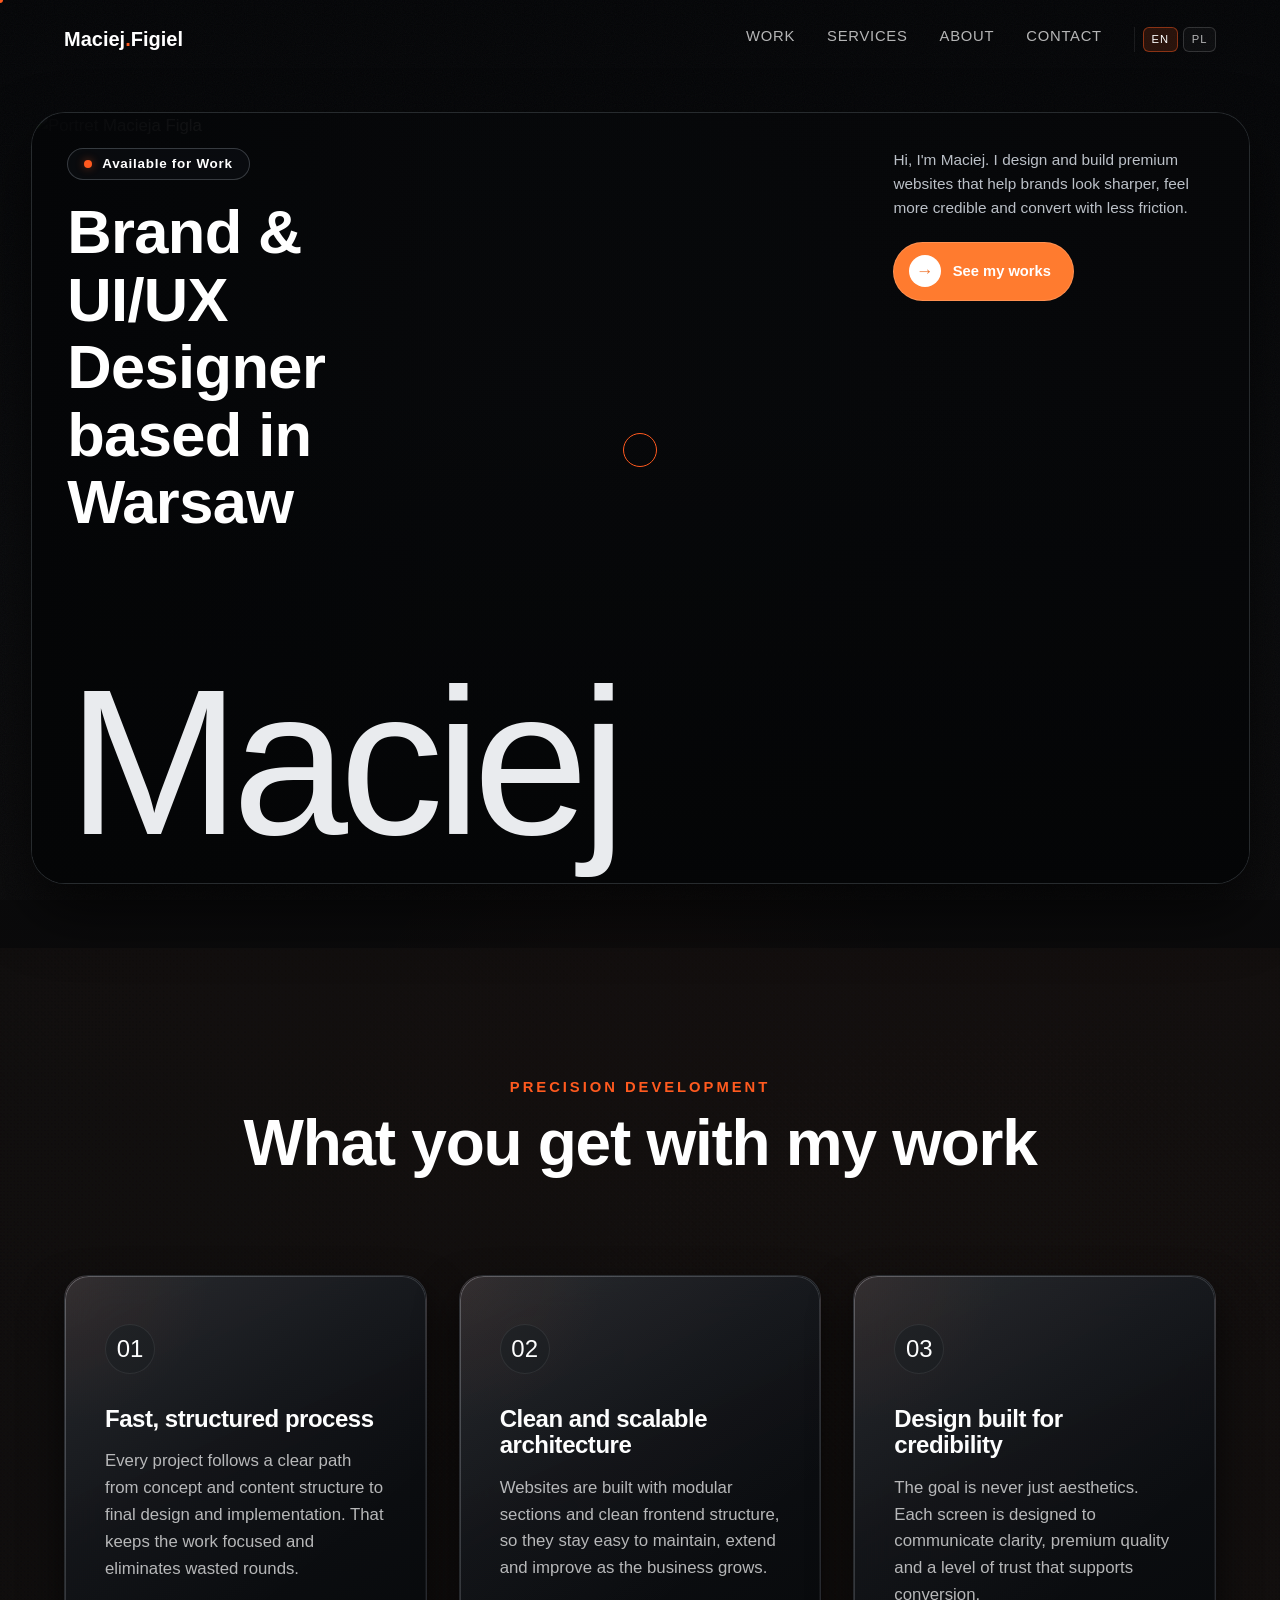
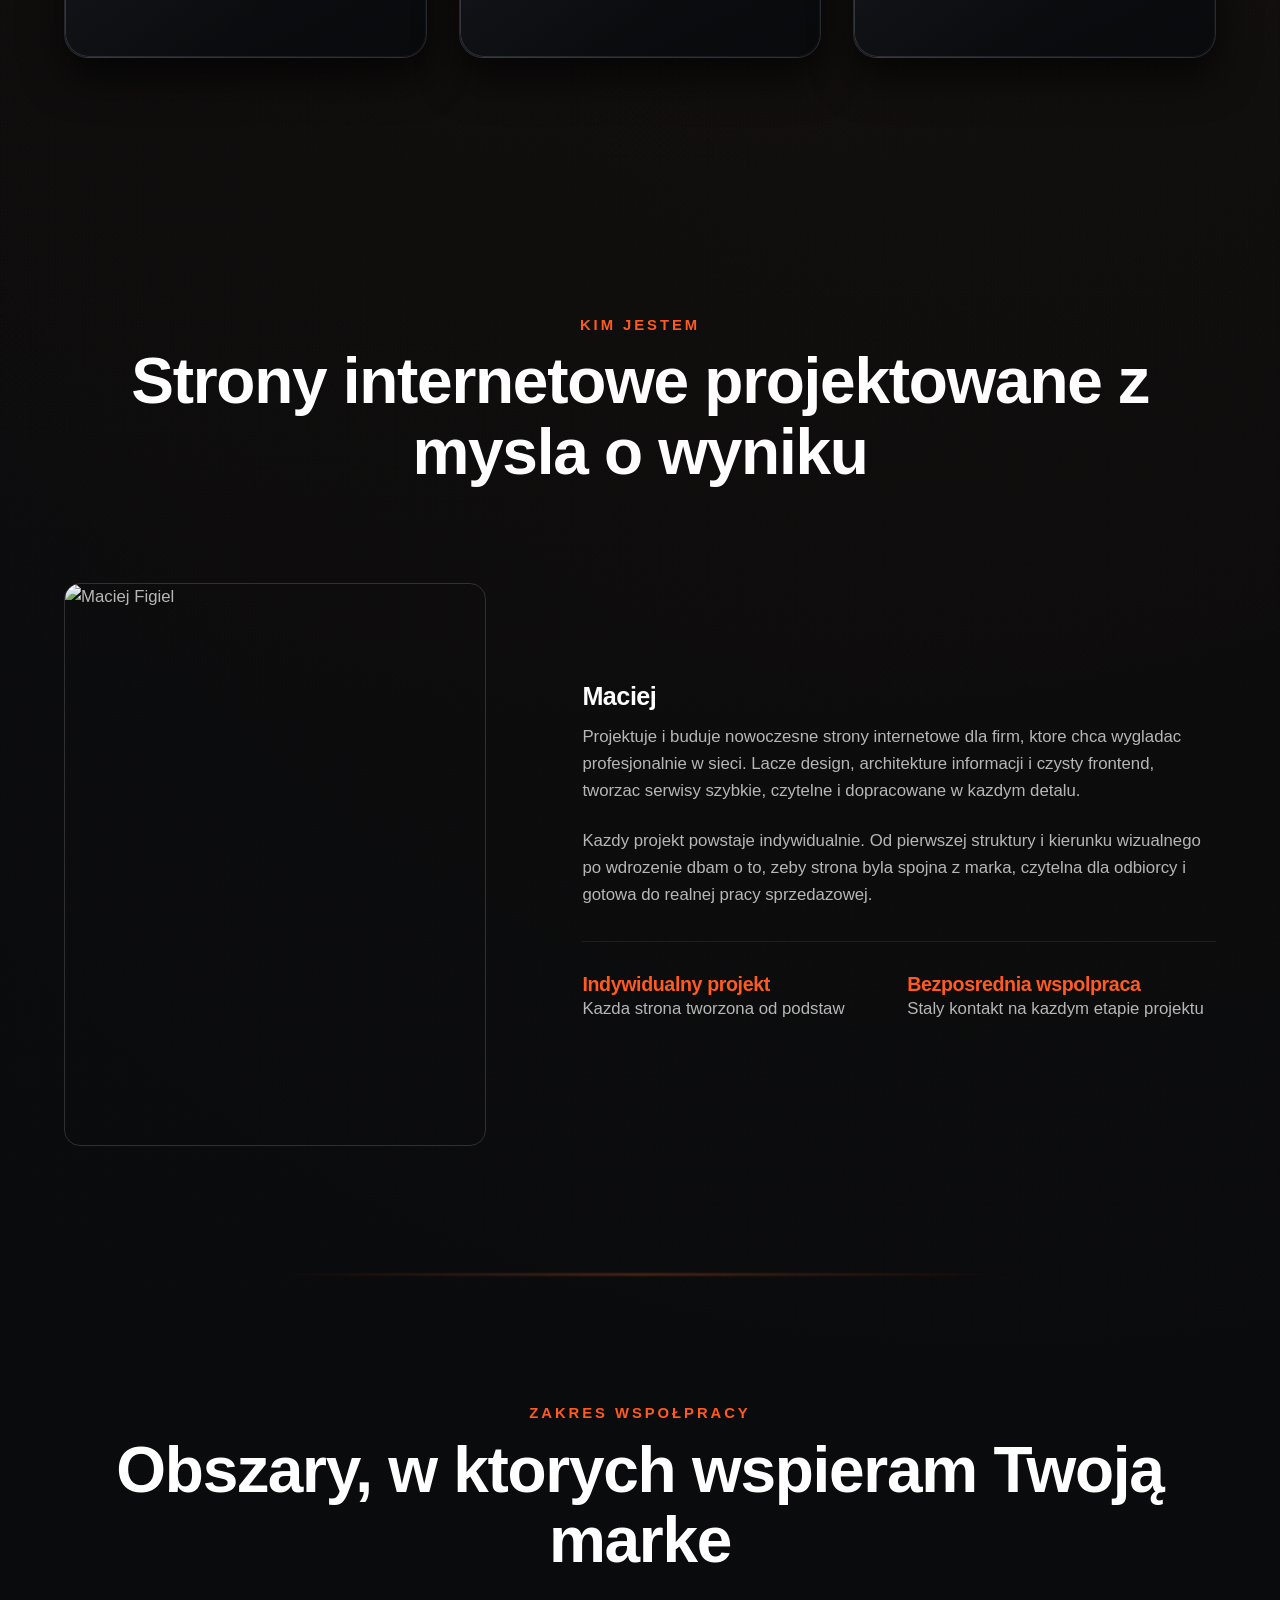
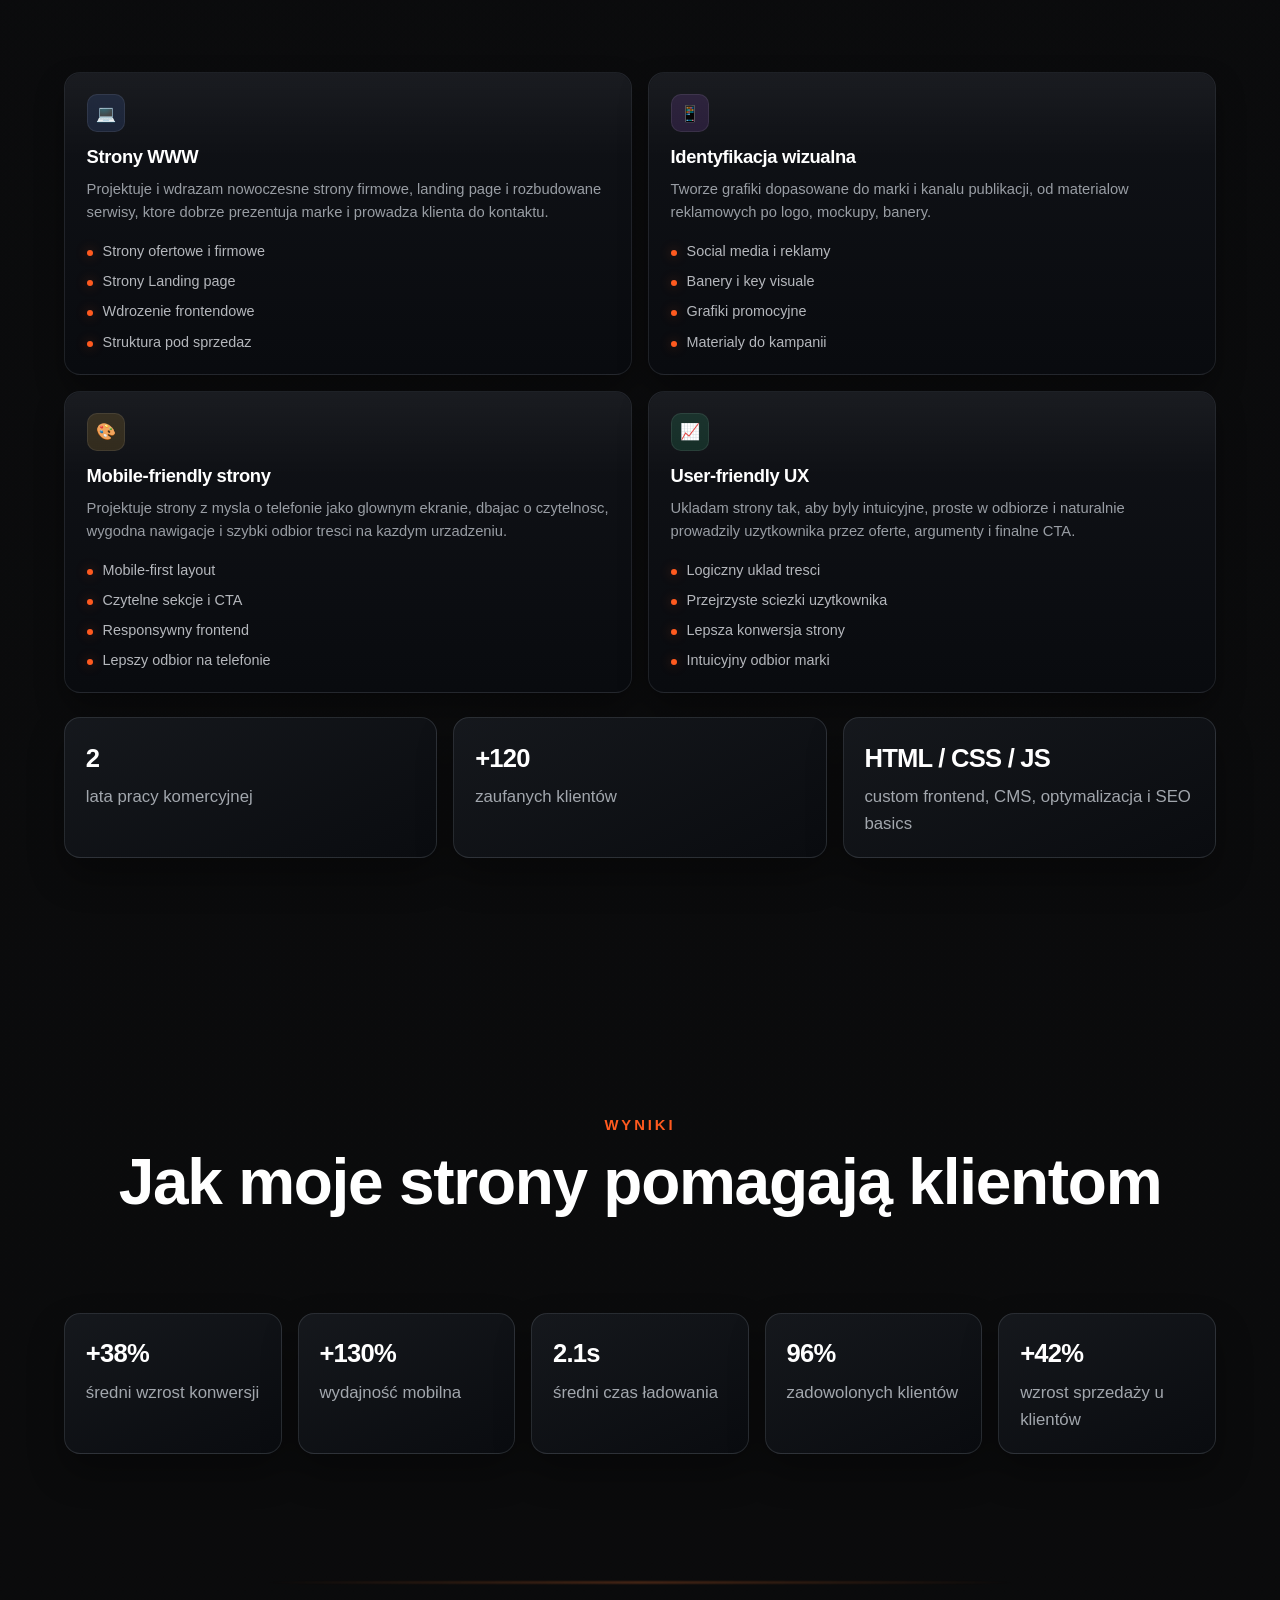
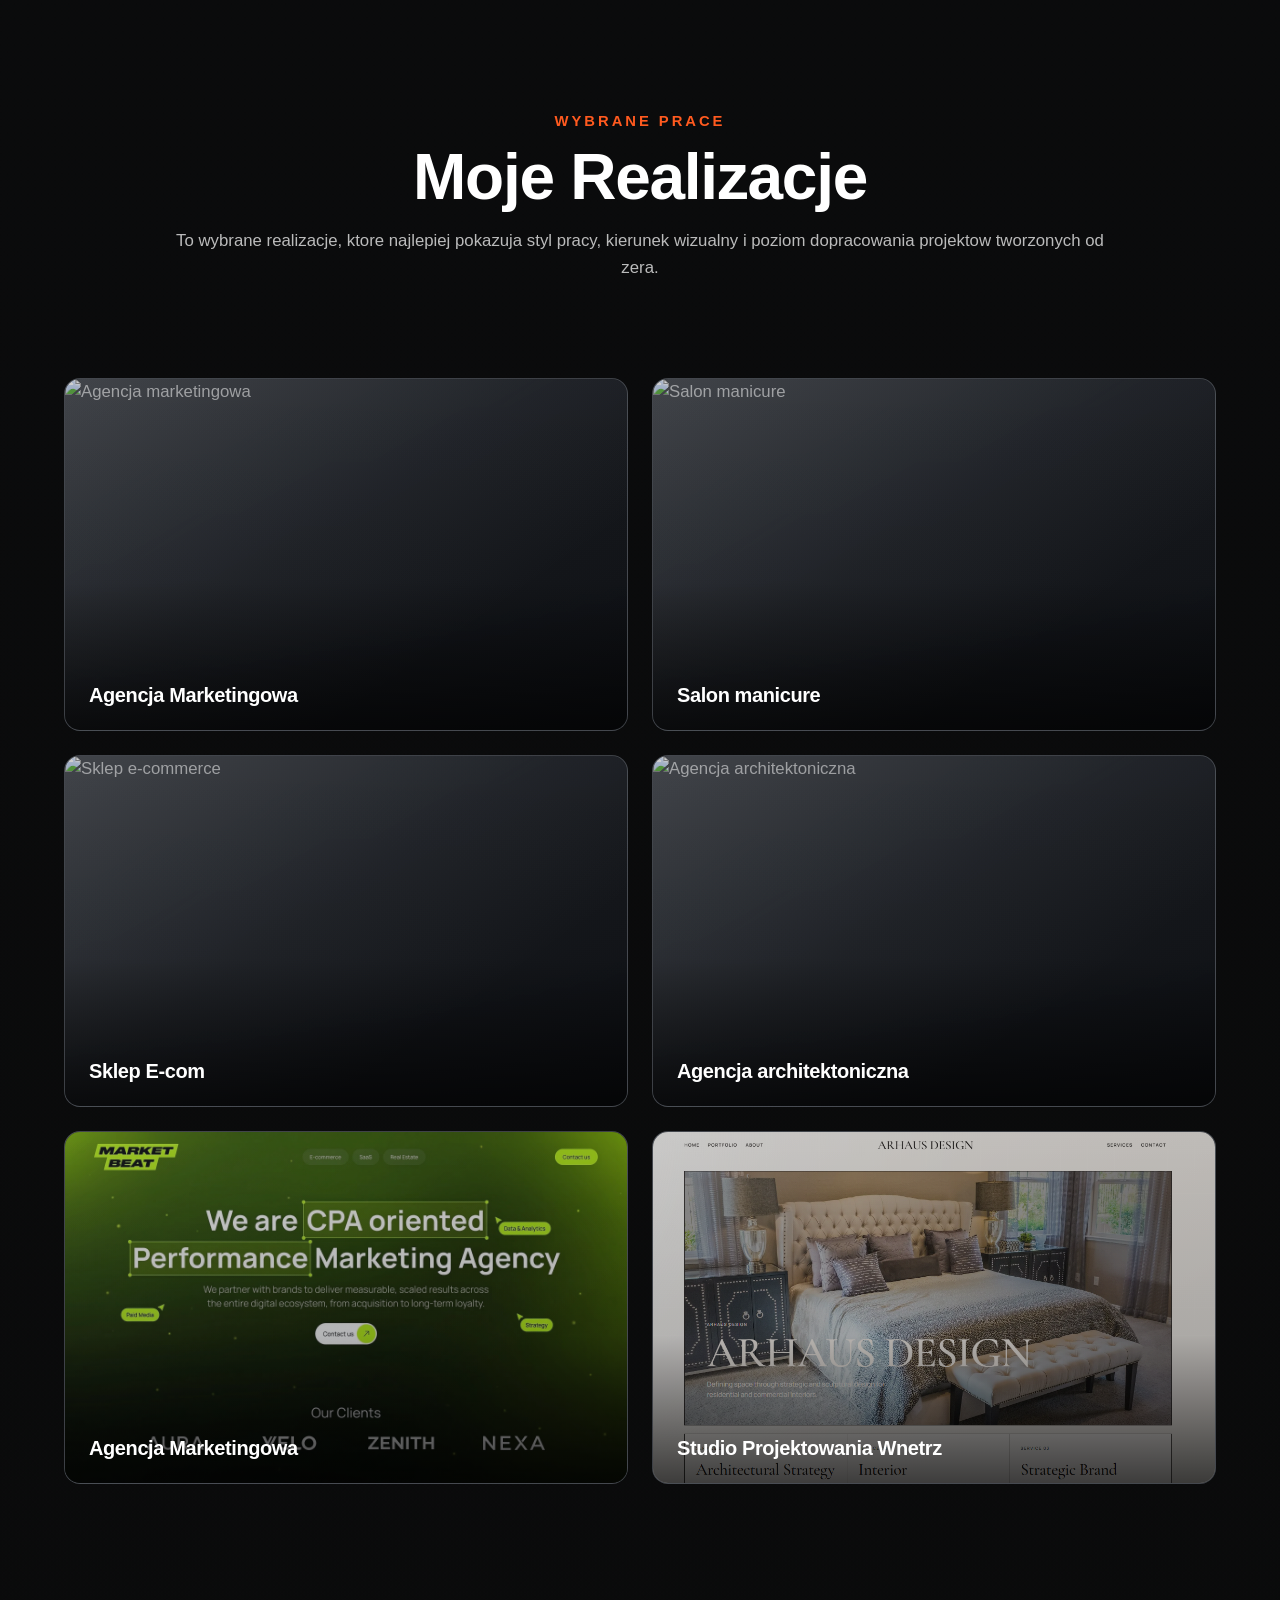
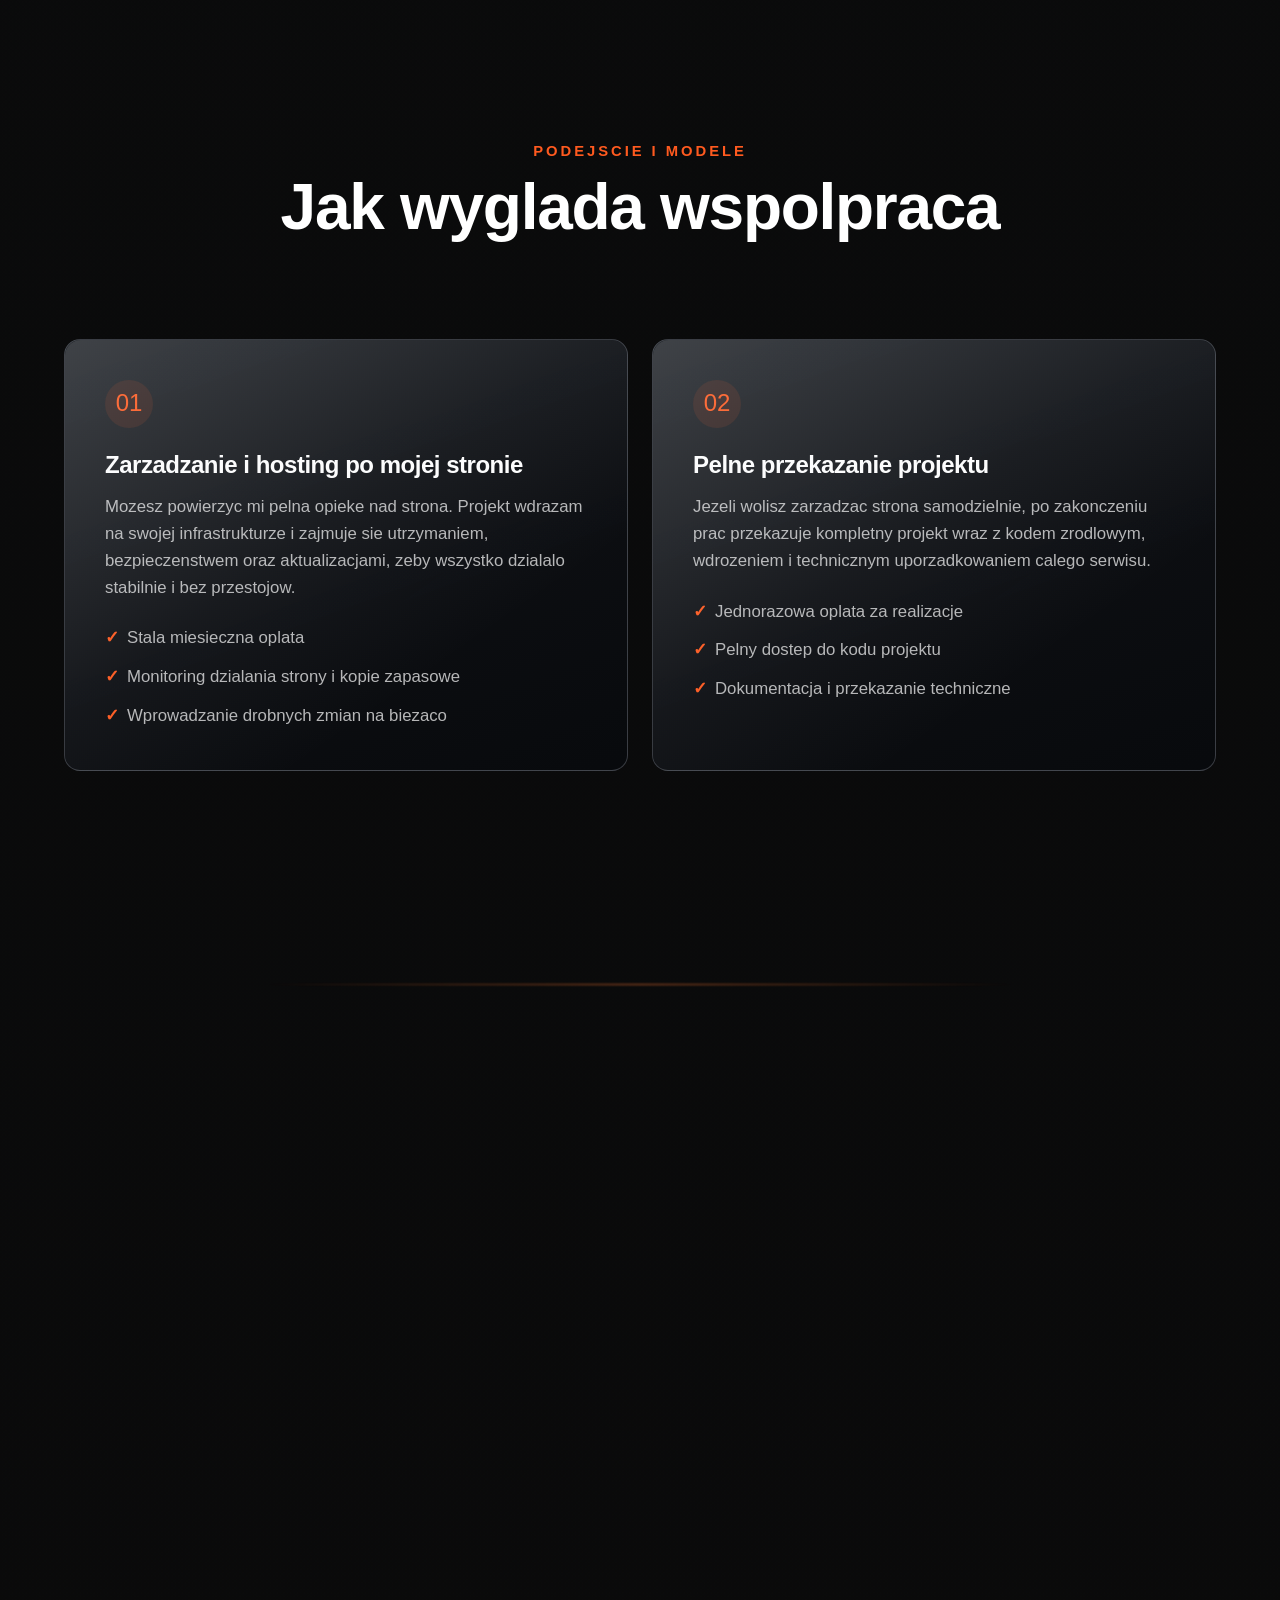
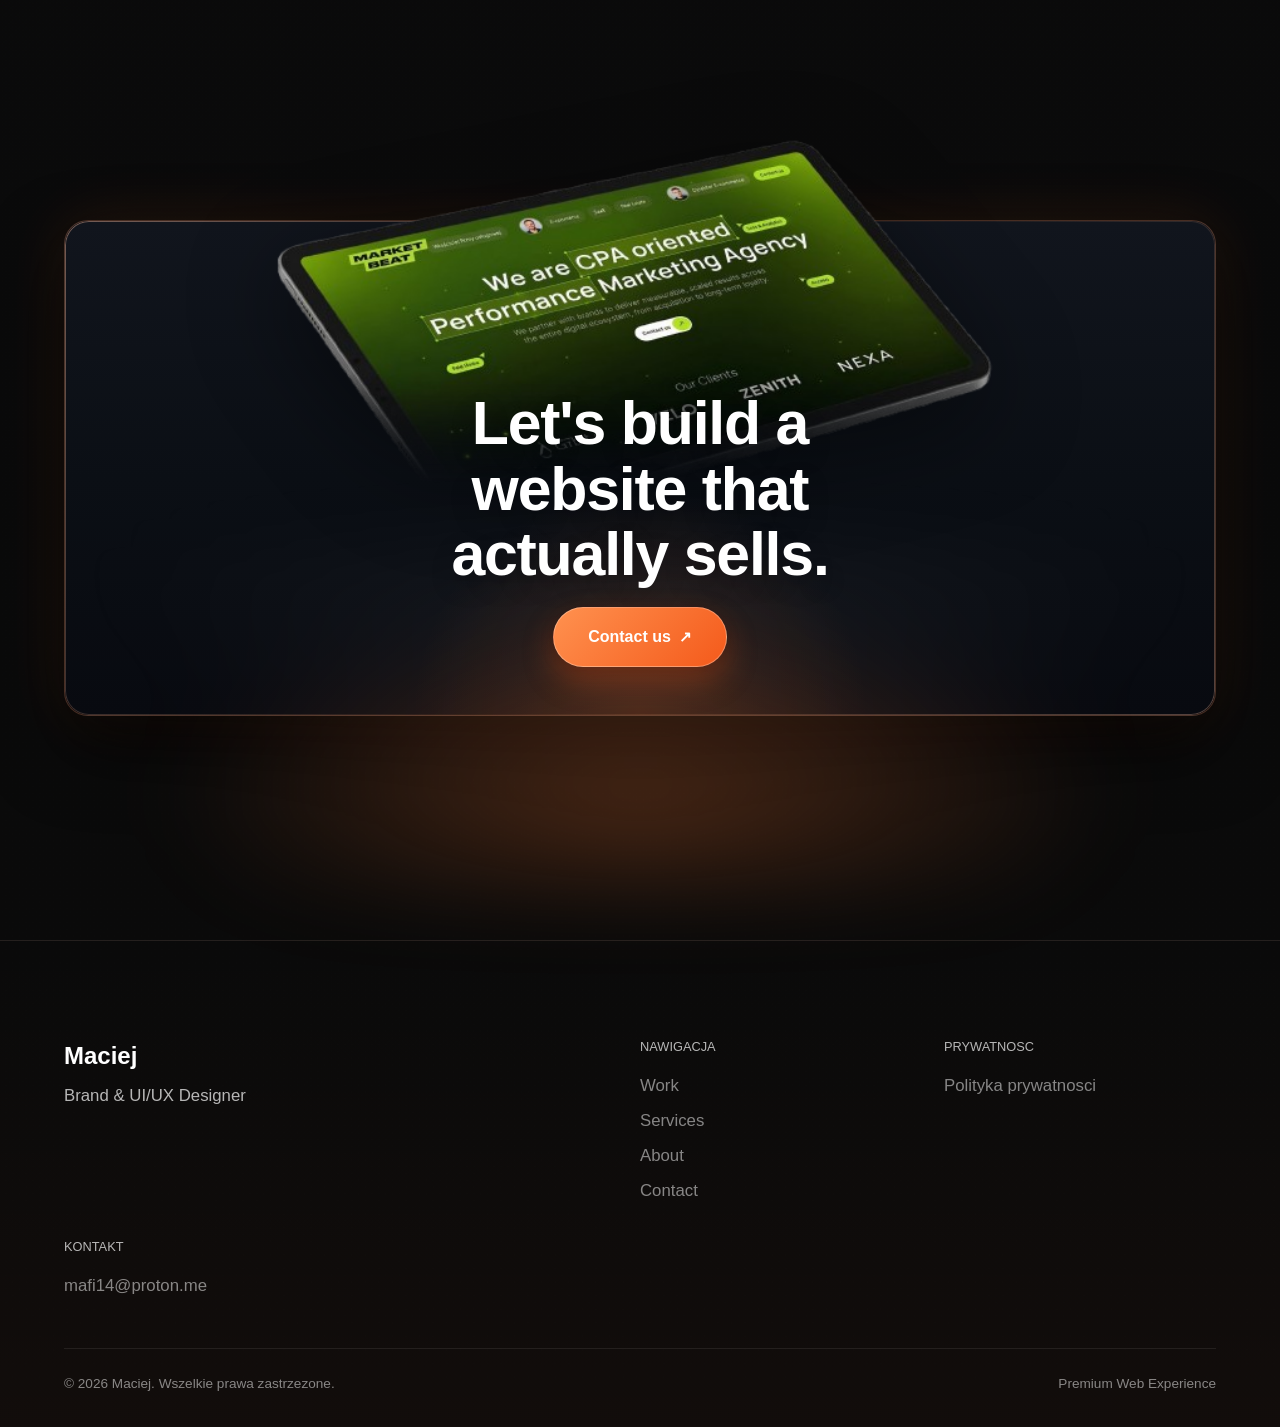
==== commit d34cf9d0: "feat: add impact stats section between services and portfolio Co-Authored-By: Claude Opus 4.6 (1M co" ====
--- a/index.html
+++ b/index.html
@@ -198,6 +198,35 @@
       </div>
     </section>
 
+    <section class="section container">
+      <div class="section-head reveal">
+        <p class="section-head__label">Wyniki</p>
+        <h2>Jak moje strony pomagają klientom</h2>
+      </div>
+      <div class="impact-stats">
+        <article class="impact-stats__item reveal" data-delay="0">
+          <span class="impact-stats__value">+38%</span>
+          <span class="impact-stats__label">średni wzrost konwersji</span>
+        </article>
+        <article class="impact-stats__item reveal" data-delay="80">
+          <span class="impact-stats__value">+130%</span>
+          <span class="impact-stats__label">wydajność mobilna</span>
+        </article>
+        <article class="impact-stats__item reveal" data-delay="160">
+          <span class="impact-stats__value">2.1s</span>
+          <span class="impact-stats__label">średni czas ładowania</span>
+        </article>
+        <article class="impact-stats__item reveal" data-delay="240">
+          <span class="impact-stats__value">96%</span>
+          <span class="impact-stats__label">zadowolonych klientów</span>
+        </article>
+        <article class="impact-stats__item reveal" data-delay="320">
+          <span class="impact-stats__value">+42%</span>
+          <span class="impact-stats__label">wzrost sprzedaży u klientów</span>
+        </article>
+      </div>
+    </section>
+
     <section id="portfolio" class="section container section--accent-divider">
       <div class="section-head reveal">
         <p class="section-head__label">Wybrane Prace</p>
--- a/assets/css/pages/home.css
+++ b/assets/css/pages/home.css
@@ -501,6 +501,42 @@
   line-height: 1.5;
 }
 
+/* Impact Stats */
+.impact-stats {
+  margin-top: 1.5rem;
+  display: grid;
+  grid-template-columns: 1fr;
+  gap: 1rem;
+}
+
+@media (min-width: 900px) {
+  .impact-stats {
+    grid-template-columns: repeat(5, minmax(0, 1fr));
+  }
+}
+
+.impact-stats__item {
+  padding: 1.2rem 1.3rem;
+  border-radius: var(--radius-md);
+  border: 1px solid rgba(181, 190, 204, 0.16);
+  background: linear-gradient(155deg, rgba(23, 26, 31, 0.92), rgba(10, 12, 16, 0.98));
+  box-shadow: 0 18px 36px rgba(0, 0, 0, 0.32);
+}
+
+.impact-stats__value {
+  display: block;
+  margin-bottom: 0.35rem;
+  color: var(--color-text-primary);
+  font-size: clamp(1.4rem, 2vw, 2rem);
+  font-weight: 600;
+  letter-spacing: -0.03em;
+}
+
+.impact-stats__label {
+  color: rgba(231, 237, 245, 0.68);
+  line-height: 1.5;
+}
+
 /* Portfolio */
 .portfolio-grid {
   display: grid;
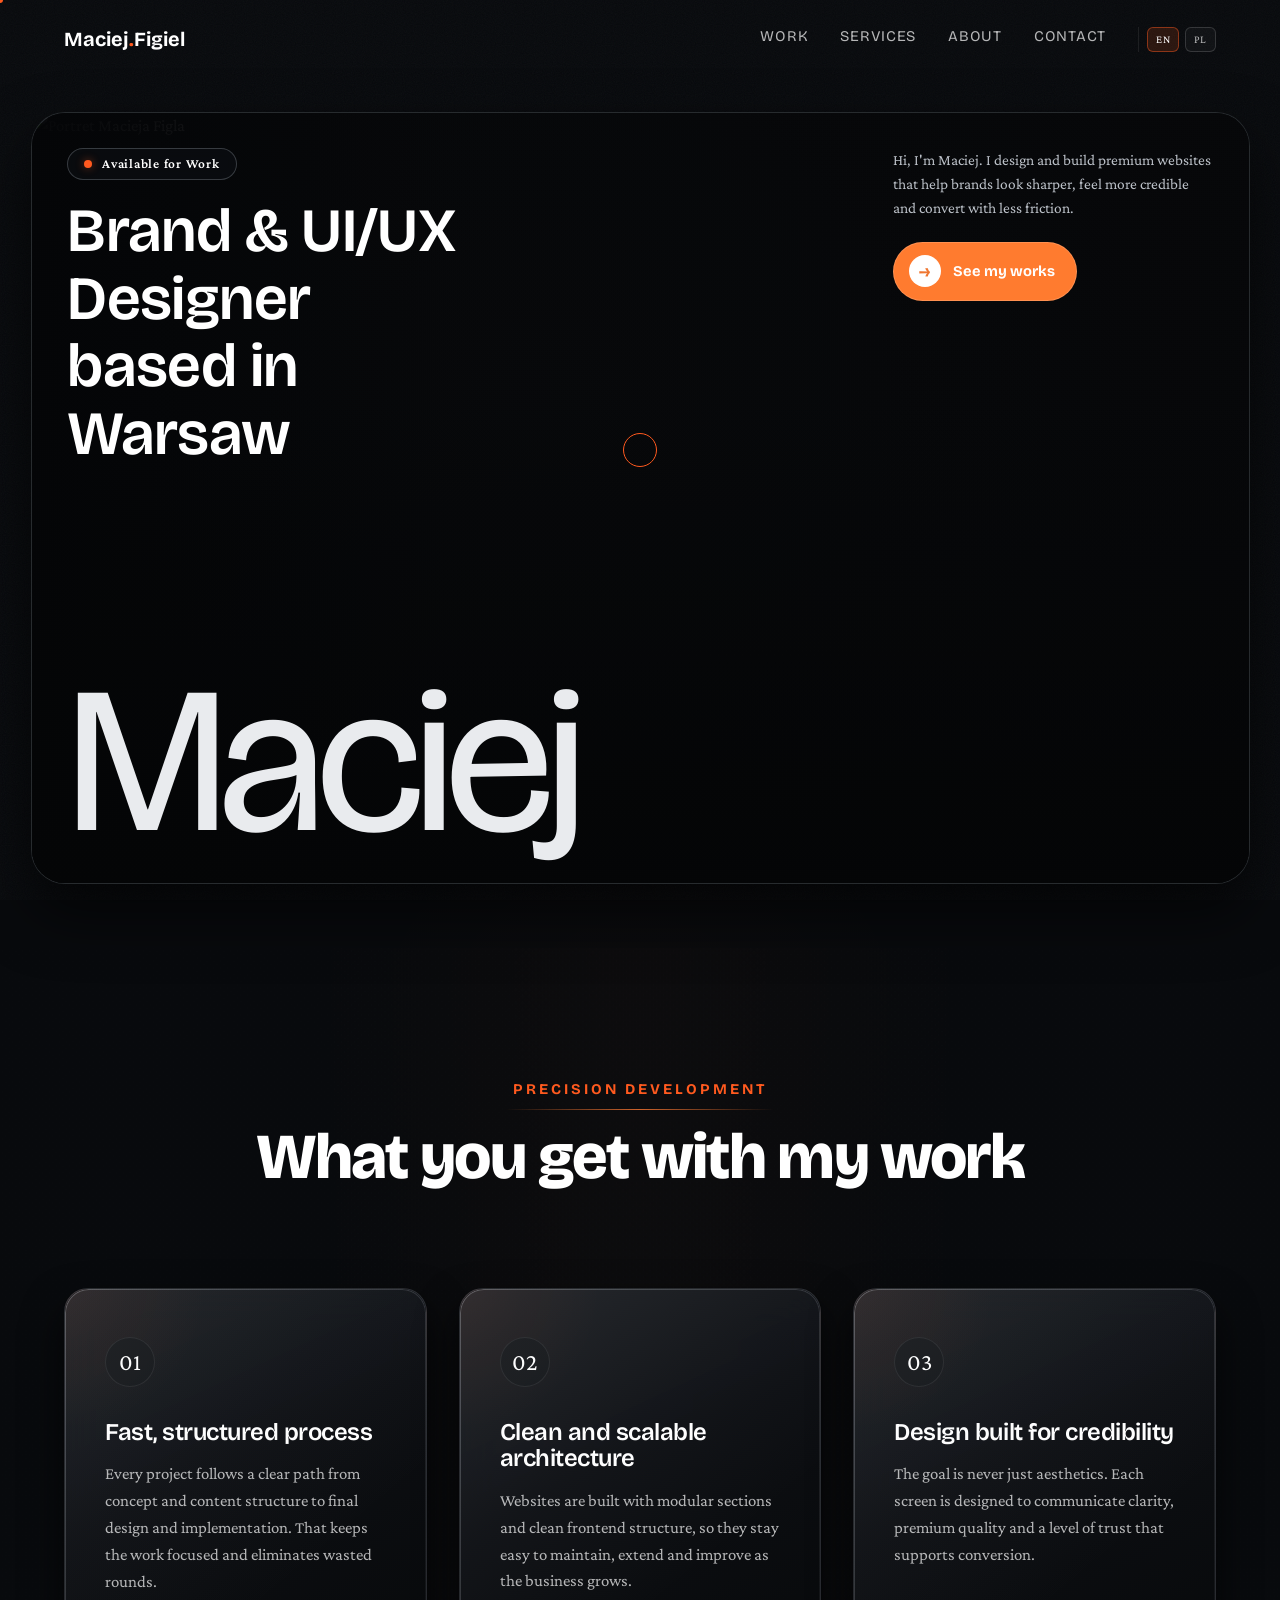
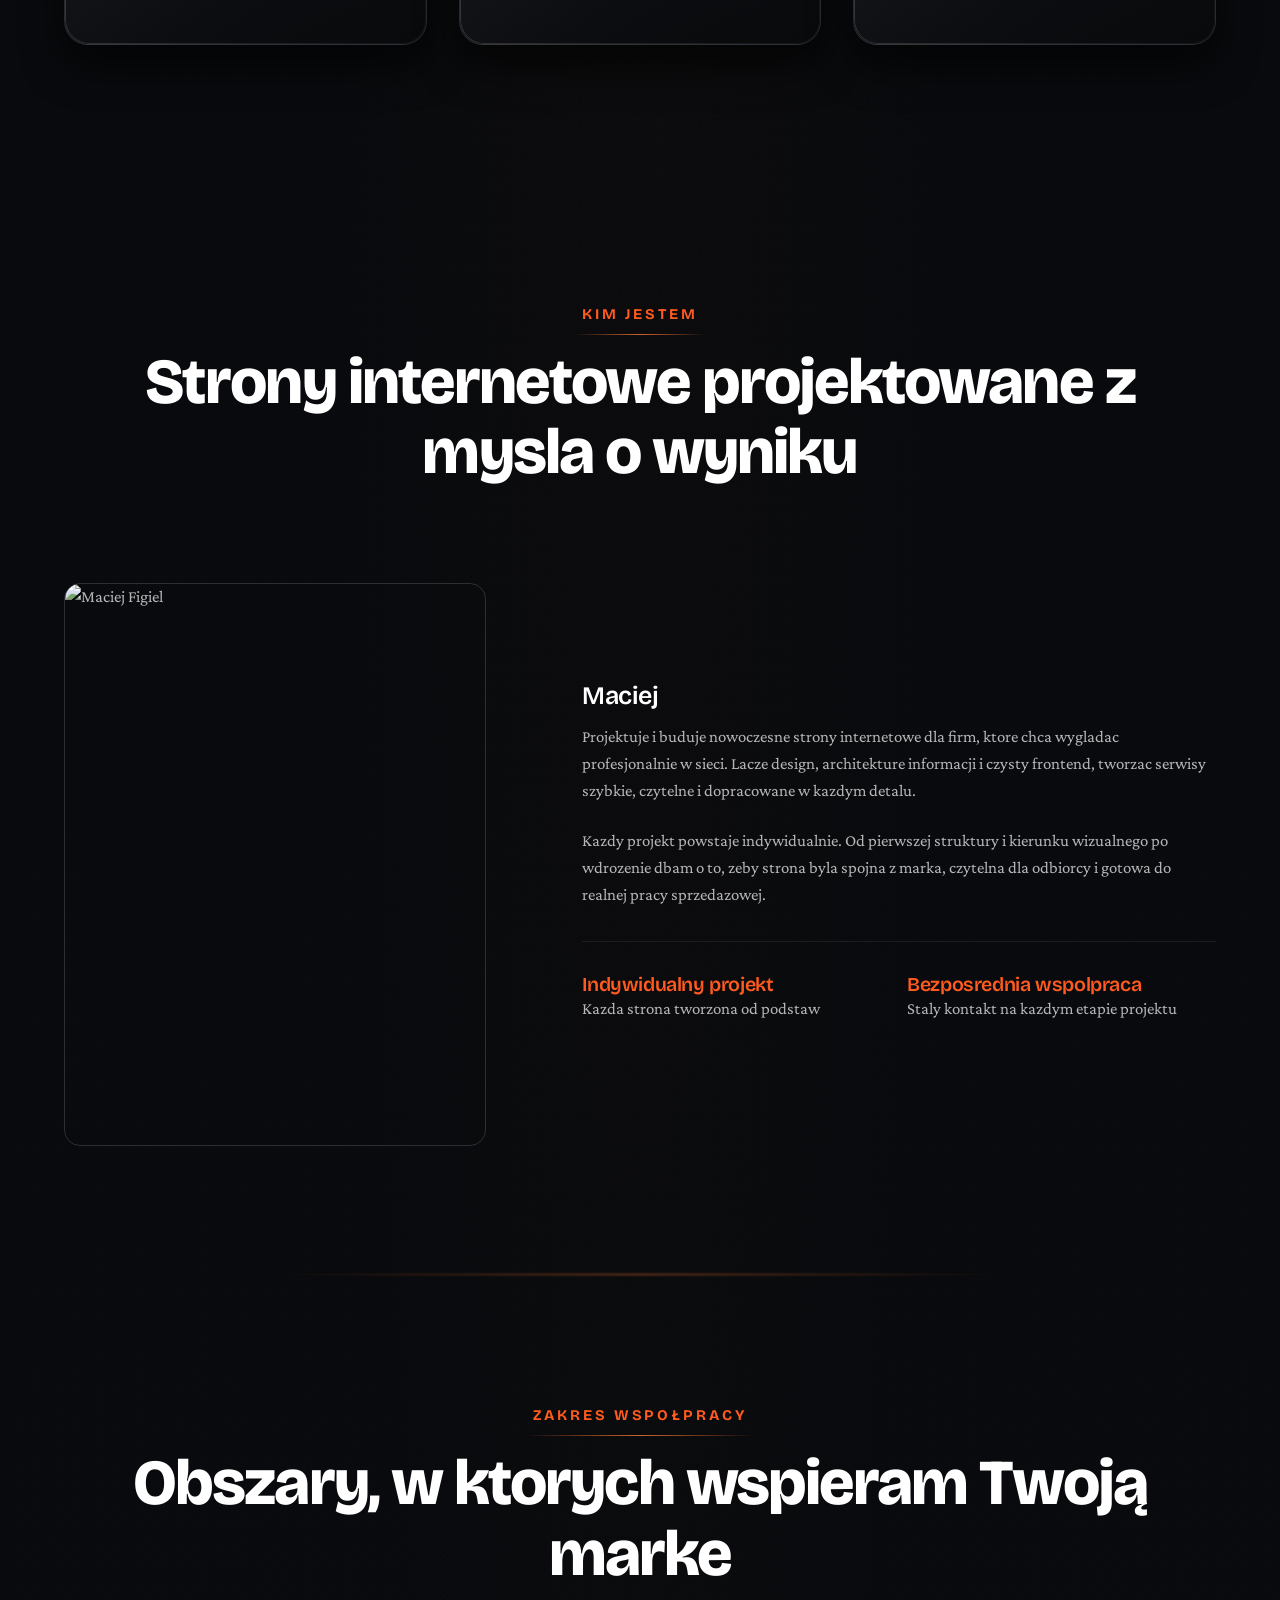
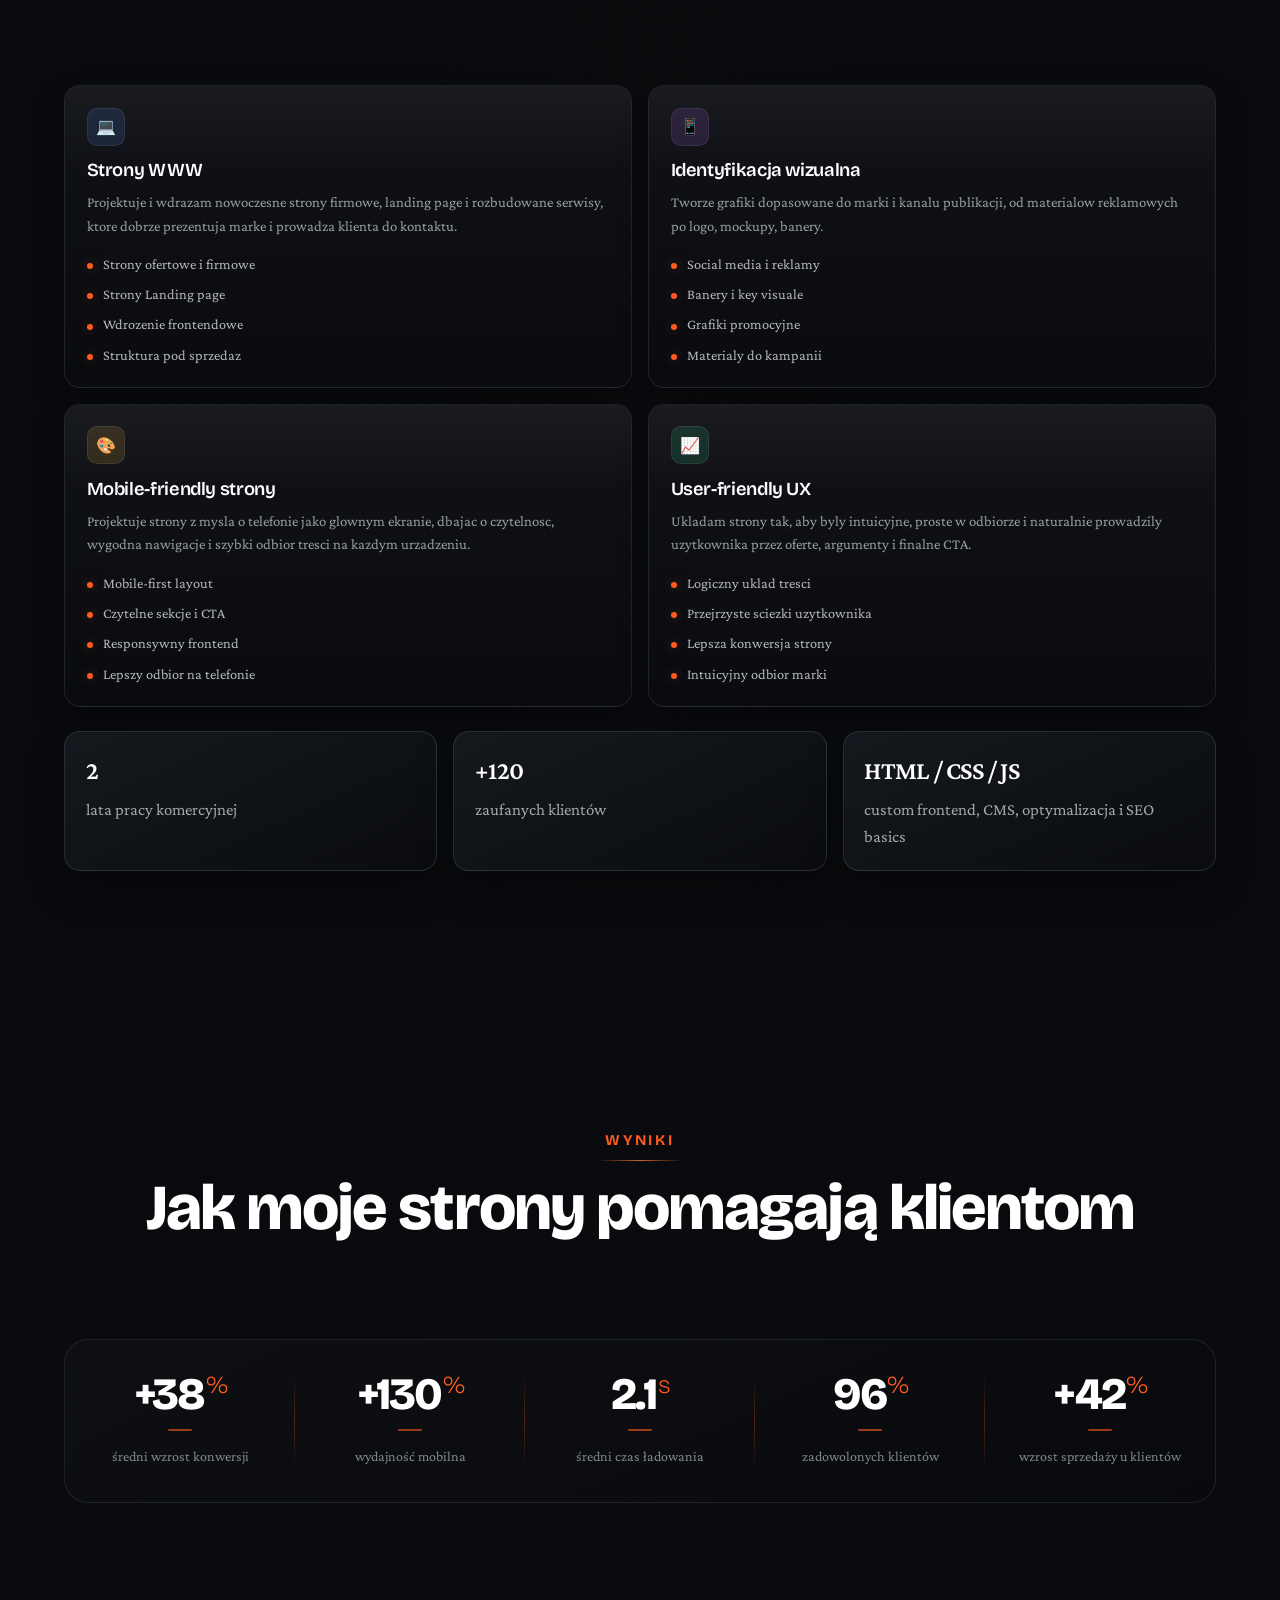
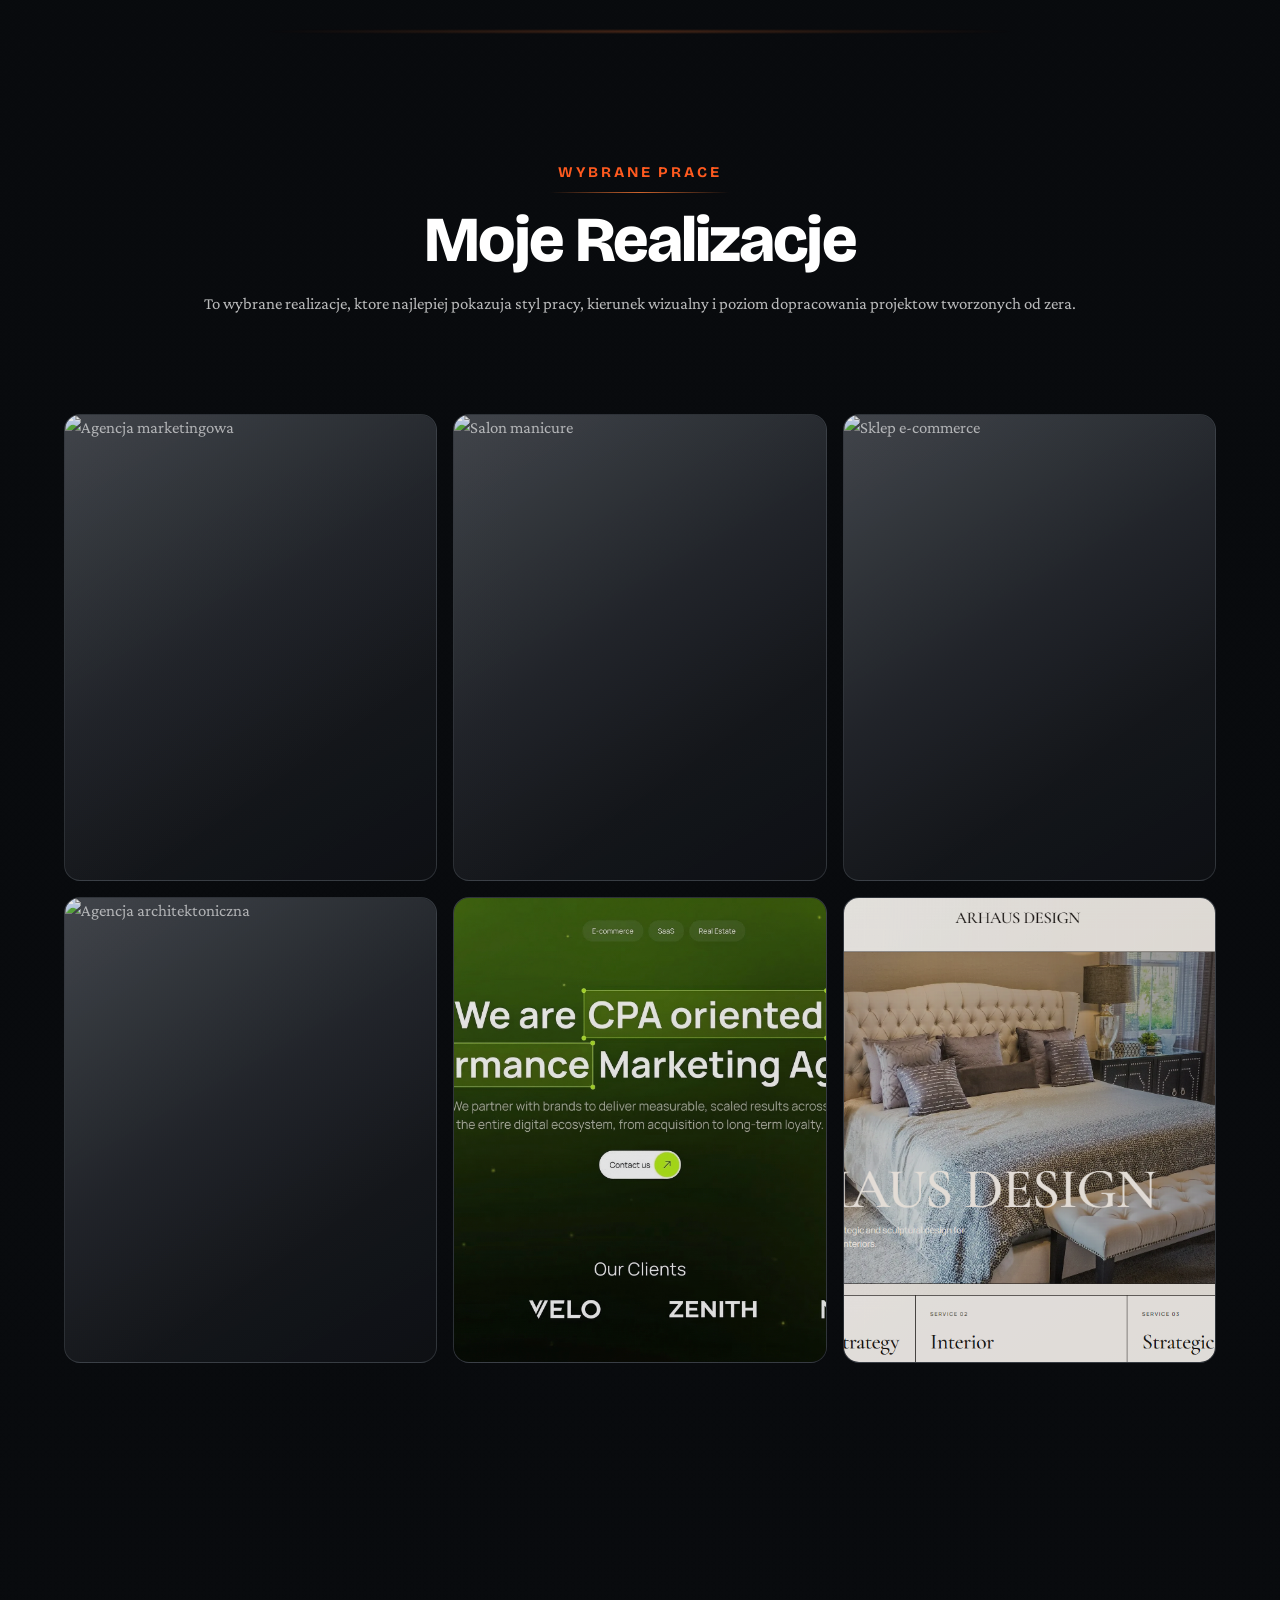
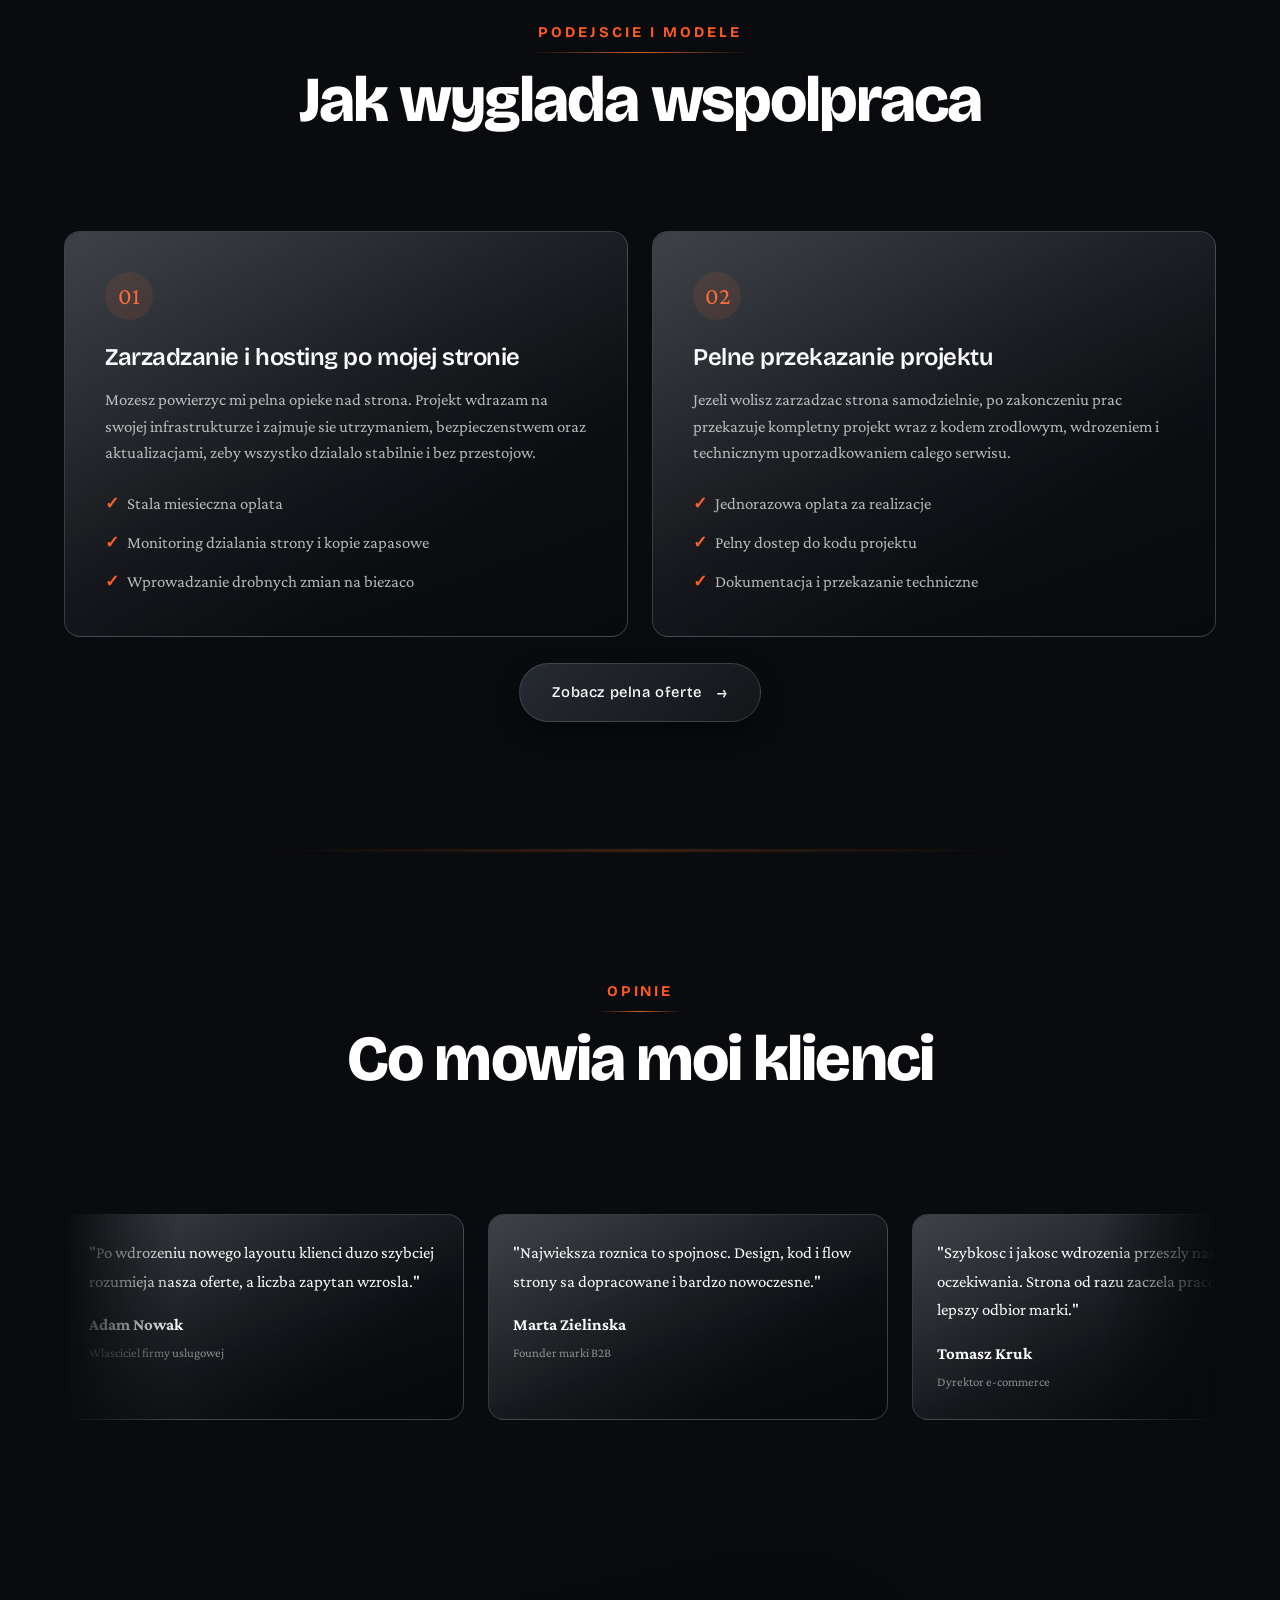
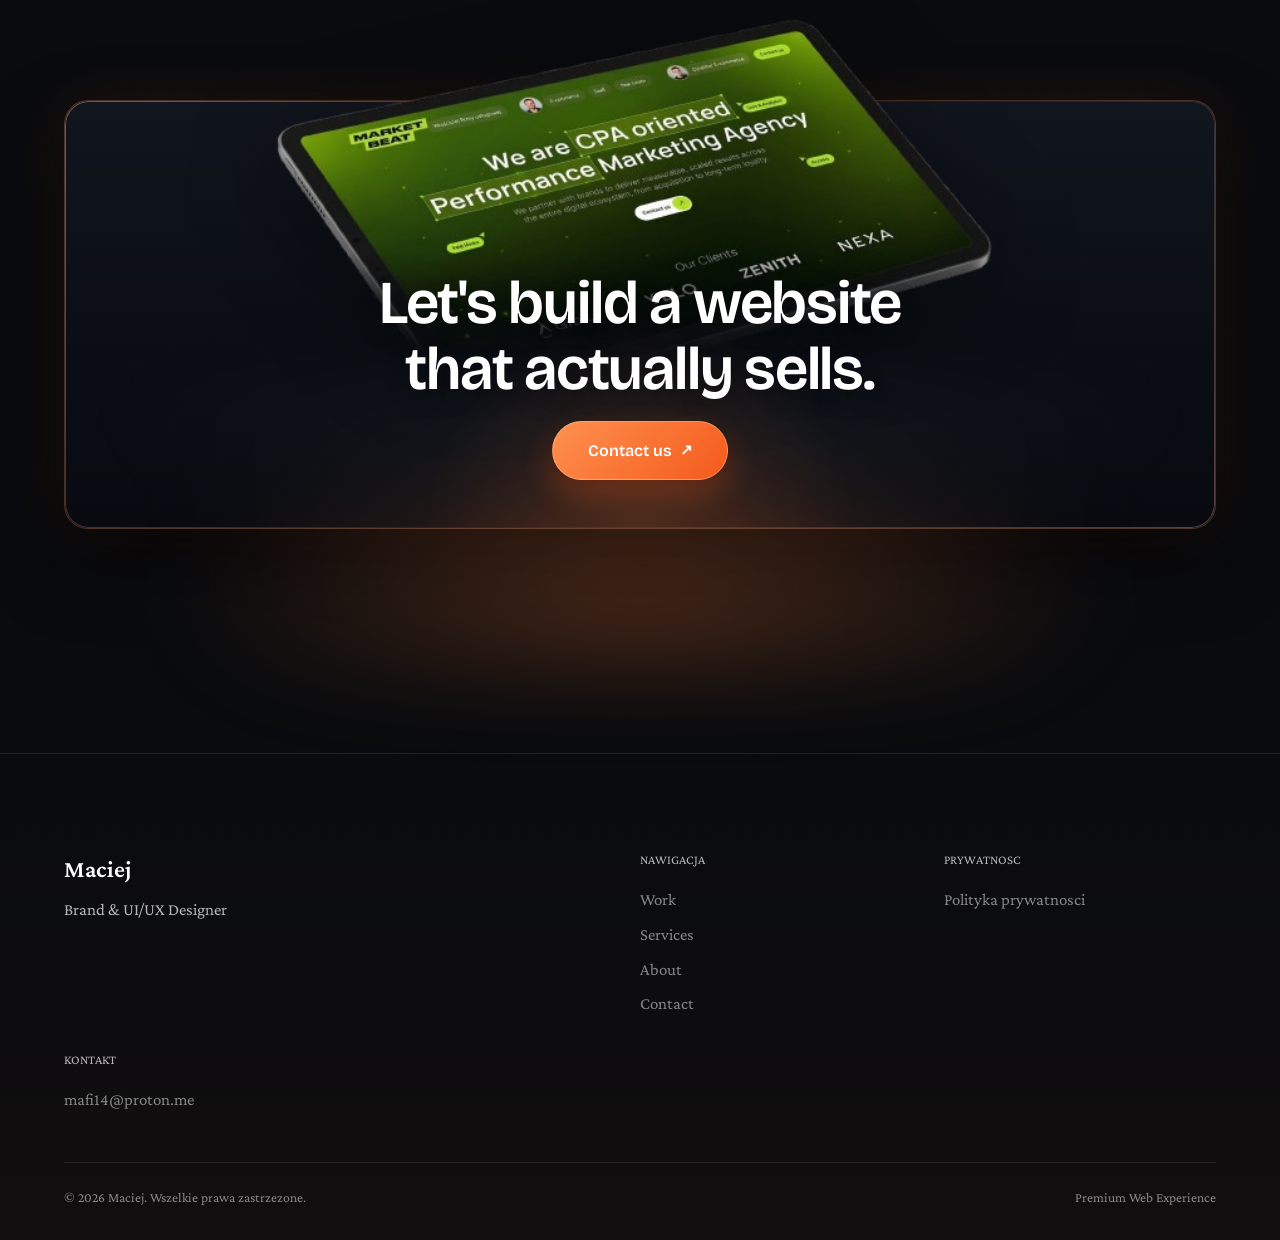
==== commit bd7ec6d5: "feat: redesign typography, impact stats, portfolio grid and add hover animations - Swap system fonts" ====
--- a/index.html
+++ b/index.html
@@ -7,6 +7,9 @@
   <title>Maciej - Website Developer</title>
   <meta name="description"
     content="Projektuje i koduje nowoczesne strony internetowe od zera. Otrzymaj estetyczny i dynamiczny layout dopasowany do Twojego biznesu.">
+  <link rel="preconnect" href="https://fonts.googleapis.com">
+  <link rel="preconnect" href="https://fonts.gstatic.com" crossorigin>
+  <link href="https://fonts.googleapis.com/css2?family=Bricolage+Grotesque:opsz,wght@12..96,200;12..96,400;12..96,700;12..96,800&family=Crimson+Pro:ital,wght@0,300;0,400;0,600;1,300&display=swap" rel="stylesheet">
   <link rel="stylesheet" href="assets/css/design-system.css">
   <link rel="stylesheet" href="assets/css/components.css">
   <link rel="stylesheet" href="assets/css/pages/home.css">
@@ -205,23 +208,28 @@
       </div>
       <div class="impact-stats">
         <article class="impact-stats__item reveal" data-delay="0">
-          <span class="impact-stats__value">+38%</span>
+          <span class="impact-stats__number">+38<span class="impact-stats__unit">%</span></span>
+          <span class="impact-stats__divider"></span>
           <span class="impact-stats__label">średni wzrost konwersji</span>
         </article>
         <article class="impact-stats__item reveal" data-delay="80">
-          <span class="impact-stats__value">+130%</span>
+          <span class="impact-stats__number">+130<span class="impact-stats__unit">%</span></span>
+          <span class="impact-stats__divider"></span>
           <span class="impact-stats__label">wydajność mobilna</span>
         </article>
         <article class="impact-stats__item reveal" data-delay="160">
-          <span class="impact-stats__value">2.1s</span>
+          <span class="impact-stats__number">2.1<span class="impact-stats__unit">s</span></span>
+          <span class="impact-stats__divider"></span>
           <span class="impact-stats__label">średni czas ładowania</span>
         </article>
         <article class="impact-stats__item reveal" data-delay="240">
-          <span class="impact-stats__value">96%</span>
+          <span class="impact-stats__number">96<span class="impact-stats__unit">%</span></span>
+          <span class="impact-stats__divider"></span>
           <span class="impact-stats__label">zadowolonych klientów</span>
         </article>
         <article class="impact-stats__item reveal" data-delay="320">
-          <span class="impact-stats__value">+42%</span>
+          <span class="impact-stats__number">+42<span class="impact-stats__unit">%</span></span>
+          <span class="impact-stats__divider"></span>
           <span class="impact-stats__label">wzrost sprzedaży u klientów</span>
         </article>
       </div>
@@ -238,40 +246,22 @@
       <div class="portfolio-grid">
         <div class="portfolio-card reveal" data-delay="0">
           <img src="https://imgur.com/xJwX5ul.jpeg" alt="Agencja marketingowa" class="portfolio-card__img">
-          <div class="portfolio-card__content">
-            <h3 class="portfolio-card__title">Agencja Marketingowa</h3>
-          </div>
         </div>
         <div class="portfolio-card reveal" data-delay="180">
           <img src="https://imgur.com/ttjKn8J.jpeg" alt="Salon manicure" class="portfolio-card__img">
-          <div class="portfolio-card__content">
-            <h3 class="portfolio-card__title">Salon manicure</h3>
-          </div>
         </div>
         <div class="portfolio-card reveal" data-delay="270">
           <img src="https://imgur.com/XNPEWgz.jpeg" alt="Sklep e-commerce" class="portfolio-card__img">
-          <div class="portfolio-card__content">
-            <h3 class="portfolio-card__title">Sklep E-com</h3>
-          </div>
         </div>
         <div class="portfolio-card reveal" data-delay="360">
           <img src="https://imgur.com/tSlYTm6.jpeg" alt="Agencja architektoniczna" class="portfolio-card__img">
-          <div class="portfolio-card__content">
-            <h3 class="portfolio-card__title">Agencja architektoniczna</h3>
-          </div>
         </div>
         <div class="portfolio-card reveal" data-delay="450">
           <img src="/assets/img/cpa.png" alt="CPA oriented performance marketing agency" class="portfolio-card__img">
-          <div class="portfolio-card__content">
-            <h3 class="portfolio-card__title">Agencja Marketingowa</h3>
-          </div>
         </div>
         <div class="portfolio-card reveal" data-delay="540">
           <img src="/assets/img/archi.png" alt="Studio projektowania wnetrz Arhaus Design"
             class="portfolio-card__img">
-          <div class="portfolio-card__content">
-            <h3 class="portfolio-card__title">Studio Projektowania Wnetrz</h3>
-          </div>
         </div>
       </div>
     </section>
--- a/assets/css/design-system.css
+++ b/assets/css/design-system.css
@@ -25,8 +25,8 @@
   --color-glow: rgba(255, 90, 31, 0.4);
 
   /* Typography */
-  --font-display: -apple-system, BlinkMacSystemFont, 'SF Pro Display', 'Inter', sans-serif;
-  --font-body: -apple-system, BlinkMacSystemFont, 'SF Pro Text', 'Inter', sans-serif;
+  --font-display: 'Bricolage Grotesque', sans-serif;
+  --font-body: 'Crimson Pro', Georgia, serif;
 
   /* Typography — Scale */
   --text-xs: clamp(0.75rem, 0.70rem + 0.25vw, 0.8rem);
@@ -82,7 +82,7 @@
 }
 
 body {
-  background-color: var(--color-bg);
+  background-color: #080a0d;
   color: var(--color-text-secondary);
   font-family: var(--font-body);
   font-size: var(--text-base);
@@ -91,9 +91,8 @@
   overflow-x: hidden;
   position: relative;
   background-image:
-    radial-gradient(circle at top, rgba(255, 111, 40, 0.035), transparent 26%),
-    radial-gradient(circle at 78% 16%, rgba(255, 111, 40, 0.02), transparent 20%),
-    linear-gradient(180deg, rgba(11, 12, 14, 1) 0%, rgba(10, 10, 10, 1) 100%);
+    radial-gradient(ellipse at 50% 0%, rgba(255, 111, 40, 0.025), transparent 38%),
+    linear-gradient(180deg, #080a0d 0%, #090b0e 100%);
 }
 
 body::before {
--- a/assets/css/components.css
+++ b/assets/css/components.css
@@ -8,8 +8,9 @@
     justify-content: center;
     gap: var(--space-xs);
     padding: 0.8rem 2rem;
+    font-family: var(--font-display);
     font-size: var(--text-sm);
-    font-weight: 600;
+    font-weight: 700;
     letter-spacing: 0.05em;
     text-transform: uppercase;
     border-radius: var(--radius-sm);
@@ -93,7 +94,9 @@
 }
 
 .site-nav__link {
+    font-family: var(--font-display);
     font-size: var(--text-sm);
+    font-weight: 400;
     color: var(--color-text-secondary);
     text-transform: uppercase;
     letter-spacing: 0.05em;
@@ -278,11 +281,13 @@
 
 .footer__link {
     color: var(--color-text-muted);
-    transition: 0.2s;
+    transition: color var(--transition-base), transform var(--transition-base);
+    display: inline-block;
 }
 
 .footer__link:hover {
     color: var(--color-accent);
+    transform: translateX(4px);
 }
 
 .footer__bottom {
--- a/assets/css/pages/home.css
+++ b/assets/css/pages/home.css
@@ -27,8 +27,8 @@
   padding-top: calc(var(--header-height) + 2rem);
   padding-bottom: 4rem;
   background:
-    radial-gradient(circle at 50% 112%, rgba(255, 90, 31, 0.025), transparent 24%),
-    linear-gradient(180deg, rgba(4, 5, 7, 0.99) 0%, rgba(6, 7, 9, 0.97) 24%, rgba(9, 10, 12, 0.95) 58%, rgba(10, 10, 11, 0.92) 100%);
+    radial-gradient(circle at 50% 112%, rgba(255, 90, 31, 0.02), transparent 24%),
+    linear-gradient(180deg, #080a0d 0%, #080a0d 100%);
 }
 
 .hero-v2.container {
@@ -156,11 +156,12 @@
   background: #ff7b2f;
   color: #fff;
   border: 1px solid rgba(255, 255, 255, 0.16);
+  font-family: var(--font-display);
   font-size: 0.92rem;
-  font-weight: 600;
+  font-weight: 700;
   letter-spacing: 0;
   text-transform: none;
-  transition: transform var(--transition-base), background var(--transition-base), box-shadow var(--transition-base);
+  transition: transform var(--transition-slow), background var(--transition-base), box-shadow var(--transition-slow);
 }
 
 .hero-cta::before {
@@ -177,9 +178,9 @@
 }
 
 .hero-cta:hover {
-  transform: translateY(-1px);
+  transform: translateY(-3px) scale(1.03);
   background: #ff8c45;
-  box-shadow: 0 12px 26px rgba(255, 123, 47, 0.28);
+  box-shadow: 0 16px 32px rgba(255, 123, 47, 0.35);
 }
 
 .hero-photo {
@@ -298,16 +299,41 @@
 .section-head__label {
   color: var(--color-accent);
   font-size: var(--text-sm);
-  font-weight: 600;
+  font-family: var(--font-display);
+  font-weight: 700;
   letter-spacing: 0.2em;
   text-transform: uppercase;
-  margin-bottom: 0.55rem;
+  margin-bottom: 0.75rem;
+  display: inline-block;
+  position: relative;
+  padding-bottom: 0.5rem;
+}
+
+.section-head__label::after {
+  content: '';
+  position: absolute;
+  left: 50%;
+  bottom: 0;
+  width: calc(100% + 1rem);
+  height: 1px;
+  transform: translateX(-50%);
+  background: linear-gradient(90deg,
+    rgba(255, 122, 52, 0) 0%,
+    rgba(255, 122, 52, 0.8) 50%,
+    rgba(255, 122, 52, 0) 100%);
+  filter: blur(0.4px);
 }
 
 .section-head h2 {
   font-size: clamp(2.5rem, 5vw, 4.5rem);
+  font-weight: 800;
   line-height: 1.1;
-  transition: color var(--transition-base), text-shadow var(--transition-base), background var(--transition-base);
+  letter-spacing: -0.03em;
+  transition: color var(--transition-base), text-shadow var(--transition-base);
+}
+
+.section-head h2:hover {
+  text-shadow: 0 0 40px rgba(255, 90, 31, 0.15);
 }
 
 /* About */
@@ -386,6 +412,13 @@
     radial-gradient(circle at top left, rgba(255, 255, 255, 0.03), transparent 32%);
   overflow: hidden;
   box-shadow: 0 14px 28px rgba(0, 0, 0, 0.34);
+  transition: transform var(--transition-slow), border-color var(--transition-base), box-shadow var(--transition-slow);
+}
+
+.service-overview__card:hover {
+  transform: translateY(-5px);
+  border-color: rgba(255, 90, 31, 0.25);
+  box-shadow: 0 20px 40px rgba(0, 0, 0, 0.5), 0 0 30px rgba(255, 90, 31, 0.08);
 }
 
 .service-overview__card::before {
@@ -485,6 +518,12 @@
   border: 1px solid rgba(181, 190, 204, 0.16);
   background: linear-gradient(155deg, rgba(23, 26, 31, 0.92), rgba(10, 12, 16, 0.98));
   box-shadow: 0 18px 36px rgba(0, 0, 0, 0.32);
+  transition: transform var(--transition-slow), border-color var(--transition-base);
+}
+
+.service-facts__item:hover {
+  transform: translateY(-3px);
+  border-color: rgba(255, 90, 31, 0.3);
 }
 
 .service-facts__value {
@@ -505,8 +544,12 @@
 .impact-stats {
   margin-top: 1.5rem;
   display: grid;
-  grid-template-columns: 1fr;
-  gap: 1rem;
+  grid-template-columns: 1fr 1fr;
+  gap: 0;
+  border: 1px solid rgba(181, 190, 204, 0.12);
+  border-radius: var(--radius-lg);
+  overflow: hidden;
+  background: linear-gradient(155deg, rgba(14, 16, 20, 0.95), rgba(8, 10, 13, 0.99));
 }
 
 @media (min-width: 900px) {
@@ -516,38 +559,101 @@
 }
 
 .impact-stats__item {
-  padding: 1.2rem 1.3rem;
-  border-radius: var(--radius-md);
-  border: 1px solid rgba(181, 190, 204, 0.16);
-  background: linear-gradient(155deg, rgba(23, 26, 31, 0.92), rgba(10, 12, 16, 0.98));
-  box-shadow: 0 18px 36px rgba(0, 0, 0, 0.32);
-}
-
-.impact-stats__value {
+  padding: 2rem 1.5rem;
+  text-align: center;
+  position: relative;
+  transition: background var(--transition-base);
+}
+
+.impact-stats__item::after {
+  content: '';
+  position: absolute;
+  top: 20%;
+  right: 0;
+  width: 1px;
+  height: 60%;
+  background: linear-gradient(180deg, transparent, rgba(255, 90, 31, 0.3), transparent);
+}
+
+.impact-stats__item:last-child::after {
+  display: none;
+}
+
+.impact-stats__item:hover {
+  background: rgba(255, 90, 31, 0.04);
+}
+
+.impact-stats__number {
   display: block;
-  margin-bottom: 0.35rem;
+  font-family: var(--font-display);
+  font-size: clamp(2.2rem, 3.5vw, 3.2rem);
+  font-weight: 800;
+  letter-spacing: -0.04em;
+  line-height: 1;
   color: var(--color-text-primary);
-  font-size: clamp(1.4rem, 2vw, 2rem);
-  font-weight: 600;
-  letter-spacing: -0.03em;
+}
+
+.impact-stats__unit {
+  font-size: 0.55em;
+  font-weight: 200;
+  color: var(--color-accent);
+  vertical-align: super;
+  margin-left: 0.05em;
+}
+
+.impact-stats__divider {
+  display: block;
+  width: 24px;
+  height: 2px;
+  background: var(--color-accent);
+  margin: 0.75rem auto;
+  opacity: 0.6;
+  border-radius: 1px;
 }
 
 .impact-stats__label {
-  color: rgba(231, 237, 245, 0.68);
-  line-height: 1.5;
+  color: rgba(231, 237, 245, 0.55);
+  line-height: 1.4;
+  font-size: 0.88rem;
+}
+
+@media (max-width: 899px) {
+  .impact-stats__item::after {
+    top: auto;
+    right: 10%;
+    bottom: 0;
+    width: 80%;
+    height: 1px;
+    background: linear-gradient(90deg, transparent, rgba(255, 90, 31, 0.2), transparent);
+  }
+
+  .impact-stats__item:nth-child(odd)::after {
+    right: 0;
+    width: 1px;
+    height: 60%;
+    top: 20%;
+    bottom: auto;
+    background: linear-gradient(180deg, transparent, rgba(255, 90, 31, 0.2), transparent);
+  }
 }
 
 /* Portfolio */
 .portfolio-grid {
   display: grid;
   grid-template-columns: 1fr;
-  gap: 1.5rem;
+  gap: 1rem;
   justify-items: stretch;
 }
 
-@media (min-width: 900px) {
+@media (min-width: 640px) {
   .portfolio-grid {
     grid-template-columns: repeat(2, minmax(0, 1fr));
+  }
+}
+
+@media (min-width: 1024px) {
+  .portfolio-grid {
+    grid-template-columns: repeat(3, minmax(0, 1fr));
   }
 }
 
@@ -571,13 +677,13 @@
 
 .portfolio-card {
   display: block;
-  aspect-ratio: 16 / 10;
+  aspect-ratio: 4 / 5;
   border-radius: var(--radius-md);
-  border: 1px solid rgba(178, 186, 198, 0.28);
+  border: 1px solid rgba(178, 186, 198, 0.18);
   overflow: hidden;
   position: relative;
   background: linear-gradient(150deg, rgba(43, 47, 54, 0.72), rgba(15, 17, 21, 0.94));
-  transition: transform var(--transition-base), border-color var(--transition-base), box-shadow var(--transition-base);
+  transition: transform var(--transition-slow), border-color var(--transition-base), box-shadow var(--transition-slow);
 }
 
 .portfolio-card::before,
@@ -595,19 +701,20 @@
   width: 100%;
   height: 100%;
   object-fit: cover;
-  transition: transform 0.6s cubic-bezier(0.16, 1, 0.3, 1);
-  opacity: 0.74;
+  object-position: top;
+  transition: transform 0.7s cubic-bezier(0.16, 1, 0.3, 1), opacity var(--transition-base);
+  opacity: 0.88;
 }
 
 .portfolio-card:hover {
-  transform: translateY(-8px);
-  border-color: var(--color-accent);
-  box-shadow: 0 14px 30px rgba(255, 90, 31, 0.24);
+  transform: translateY(-6px) scale(1.02);
+  border-color: rgba(255, 90, 31, 0.4);
+  box-shadow: 0 20px 40px rgba(255, 90, 31, 0.15), 0 8px 16px rgba(0, 0, 0, 0.4);
 }
 
 .portfolio-card:hover .portfolio-card__img {
-  transform: scale(1.08);
-  opacity: 0.92;
+  transform: scale(1.06);
+  opacity: 1;
 }
 
 .portfolio-card__content {
@@ -617,7 +724,8 @@
   flex-direction: column;
   justify-content: flex-end;
   padding: 1.5rem;
-  background: linear-gradient(to top, rgba(0, 0, 0, 0.68), rgba(7, 10, 14, 0.08) 42%, transparent);
+  background: none;
+  pointer-events: none;
 }
 
 .portfolio-card__content--featured {
@@ -684,14 +792,15 @@
   border: 1px solid rgba(180, 188, 200, 0.28);
   border-radius: var(--radius-md);
   padding: 2.5rem;
-  transition: all var(--transition-base);
+  transition: transform var(--transition-slow), border-color var(--transition-base), box-shadow var(--transition-slow);
   position: relative;
   overflow: hidden;
 }
 
 .model-card:hover {
-  transform: translateY(-5px);
-  border-color: rgba(255, 90, 31, 0.3);
+  transform: translateY(-6px) scale(1.01);
+  border-color: rgba(255, 90, 31, 0.35);
+  box-shadow: 0 24px 48px rgba(0, 0, 0, 0.5), 0 0 40px rgba(255, 90, 31, 0.08);
 }
 
 .model-icon {
@@ -815,9 +924,9 @@
 }
 
 .testimonial-card:hover {
-  transform: translateY(-4px);
+  transform: translateY(-4px) scale(1.02);
   border-color: rgba(255, 120, 50, 0.45);
-  box-shadow: 0 16px 30px rgba(0, 0, 0, 0.45);
+  box-shadow: 0 16px 30px rgba(0, 0, 0, 0.45), 0 0 20px rgba(255, 90, 31, 0.1);
 }
 
 .testimonial-card__quote {
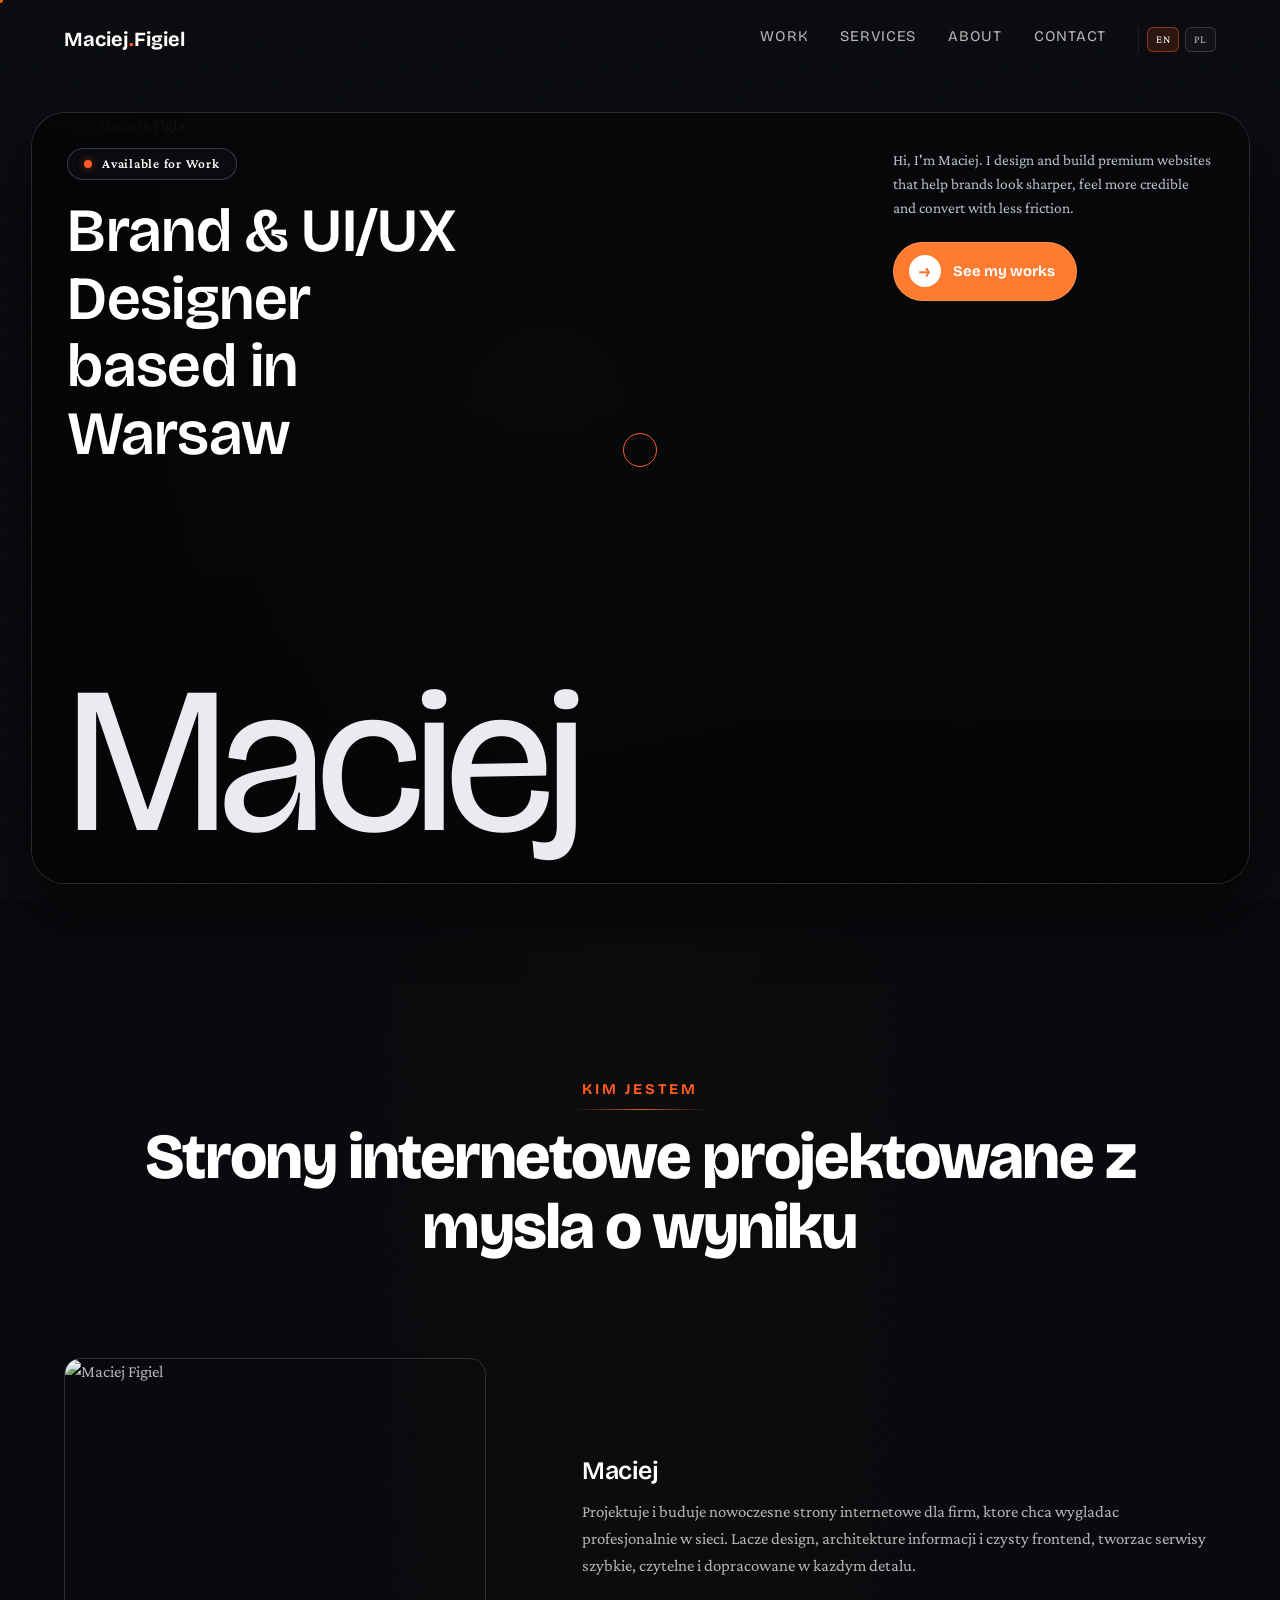
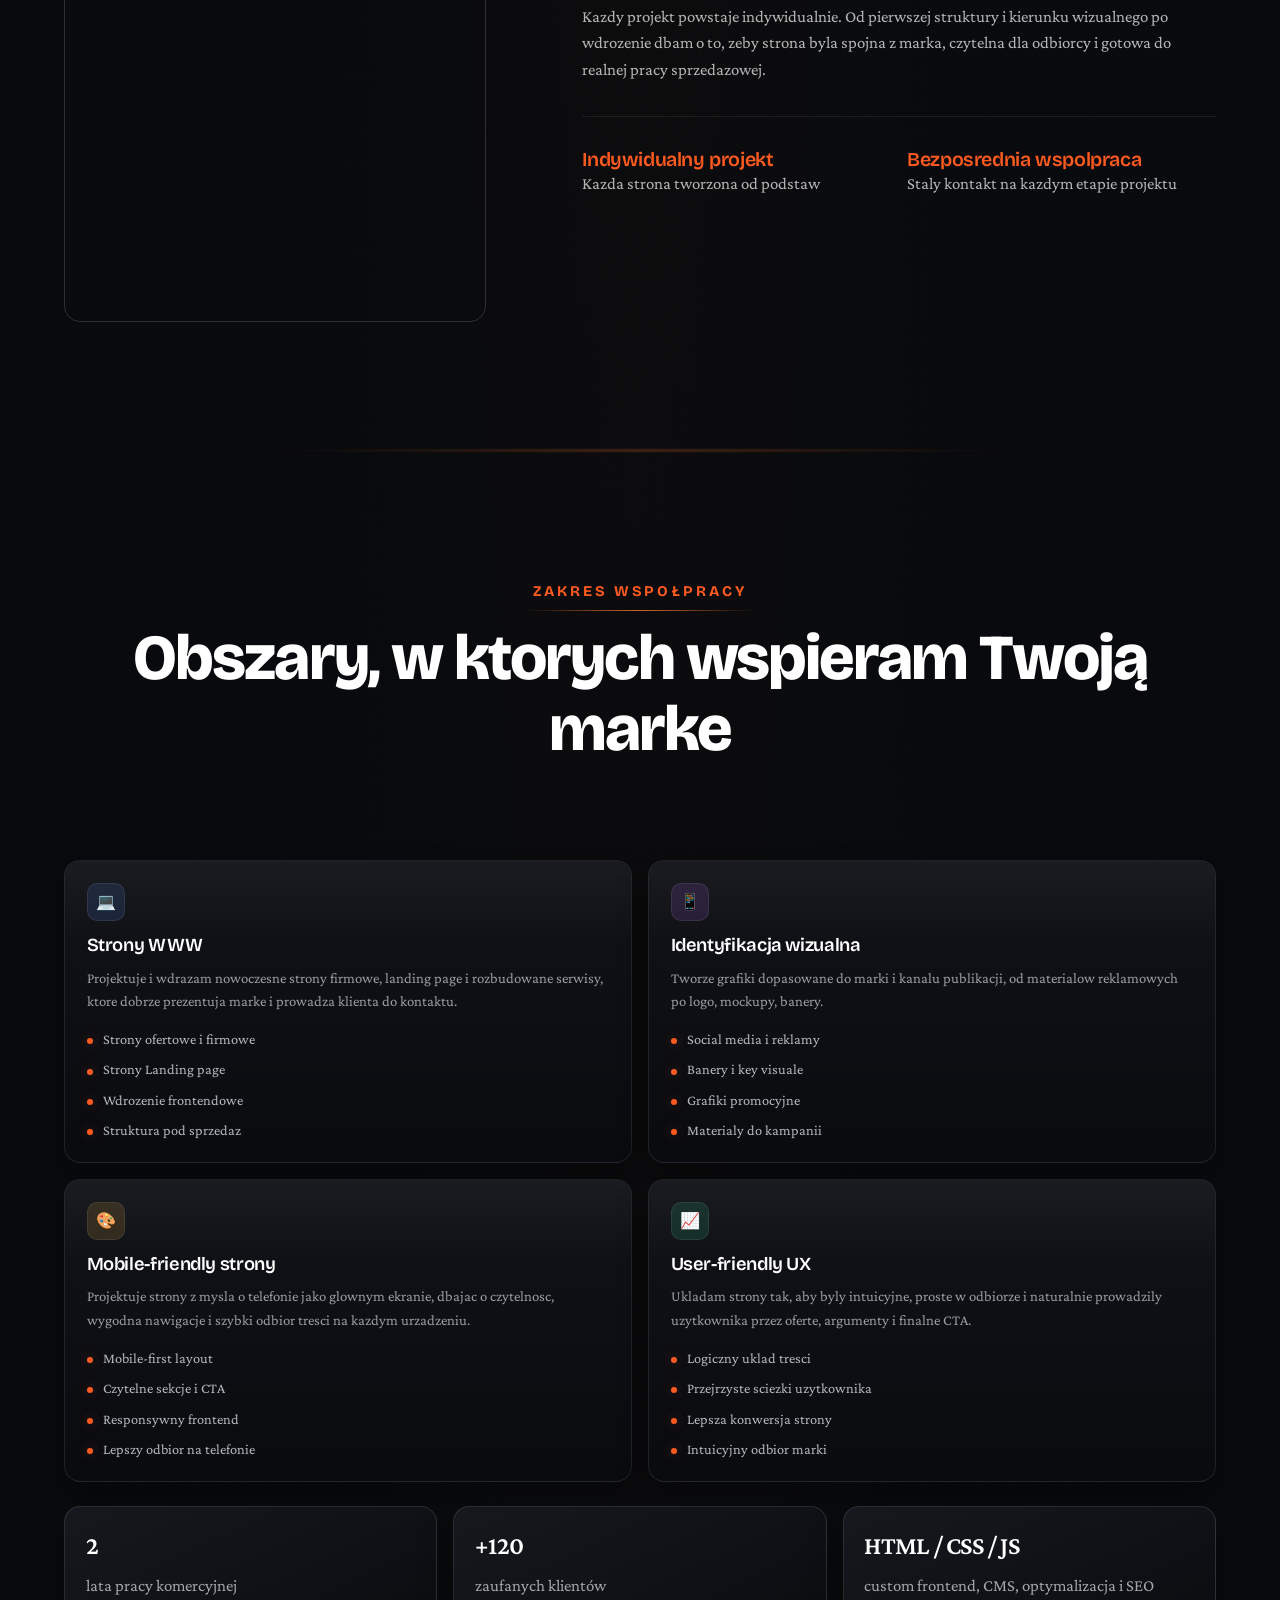
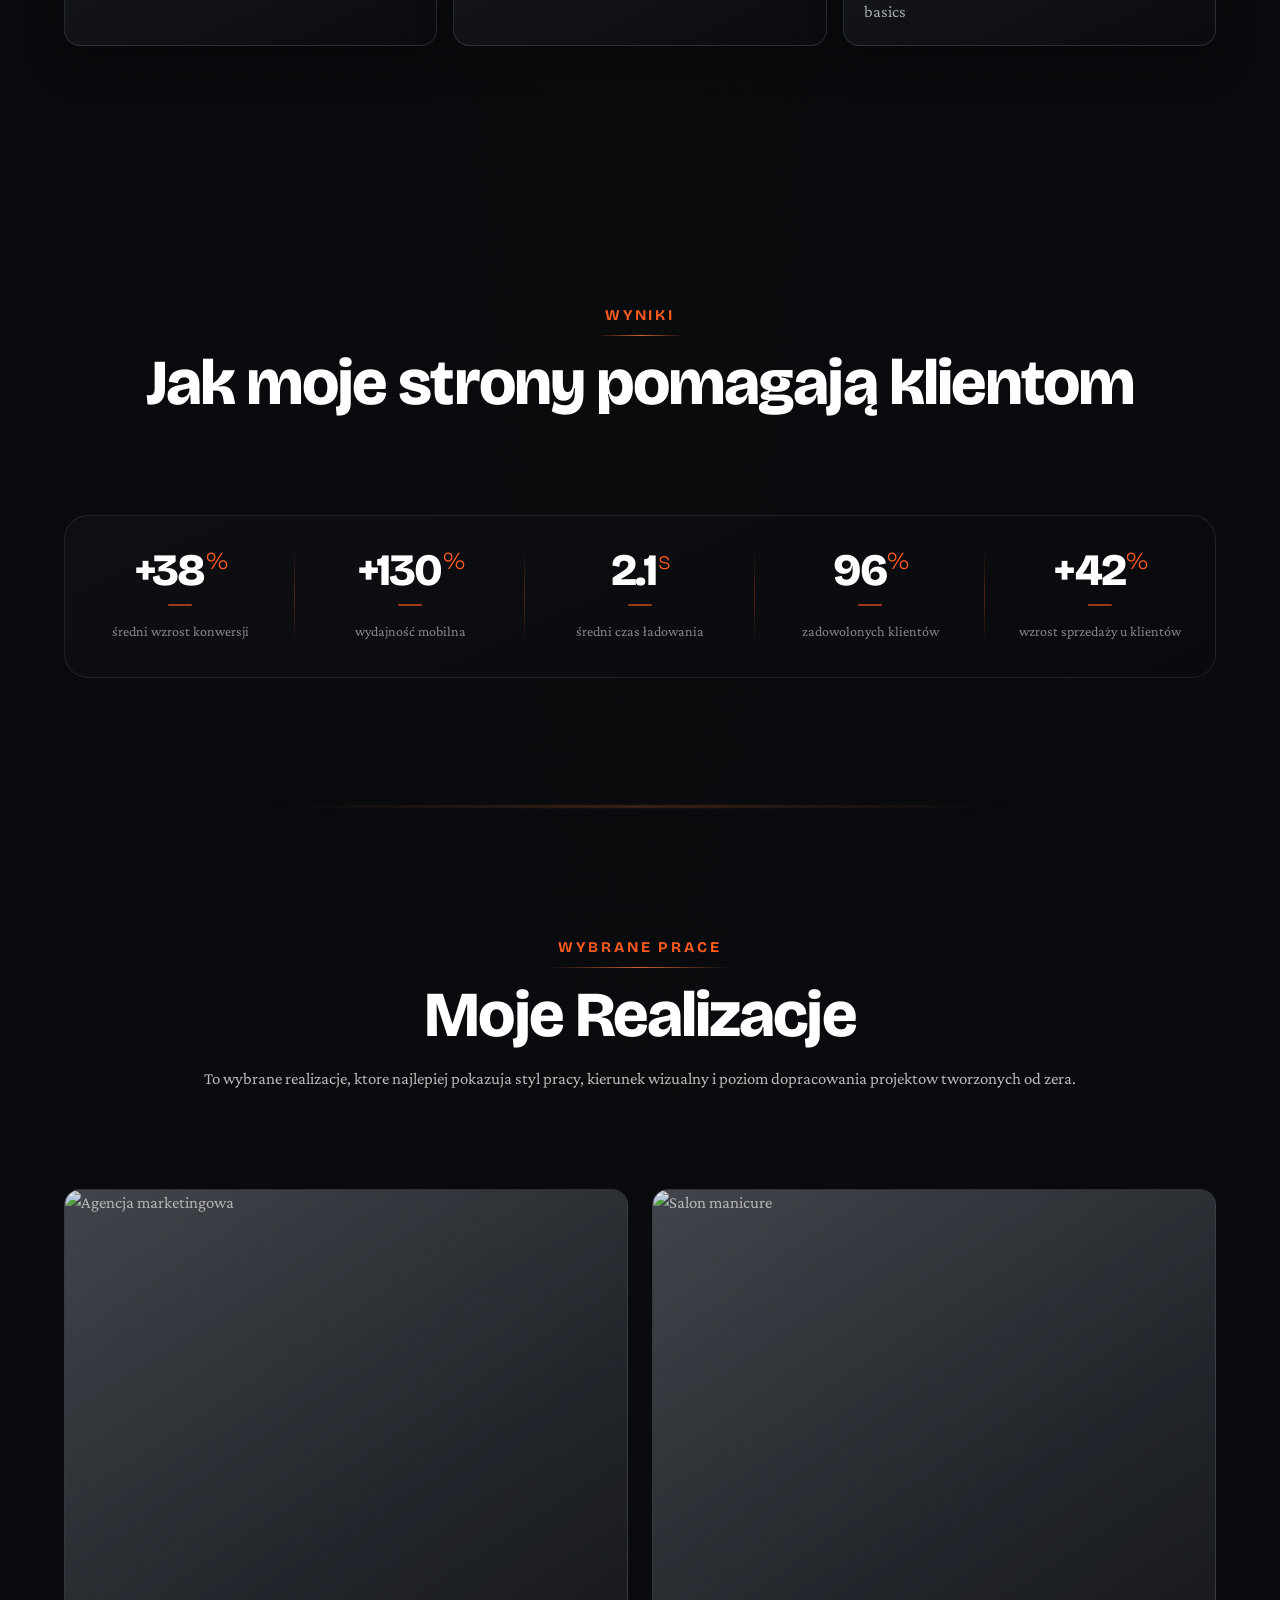
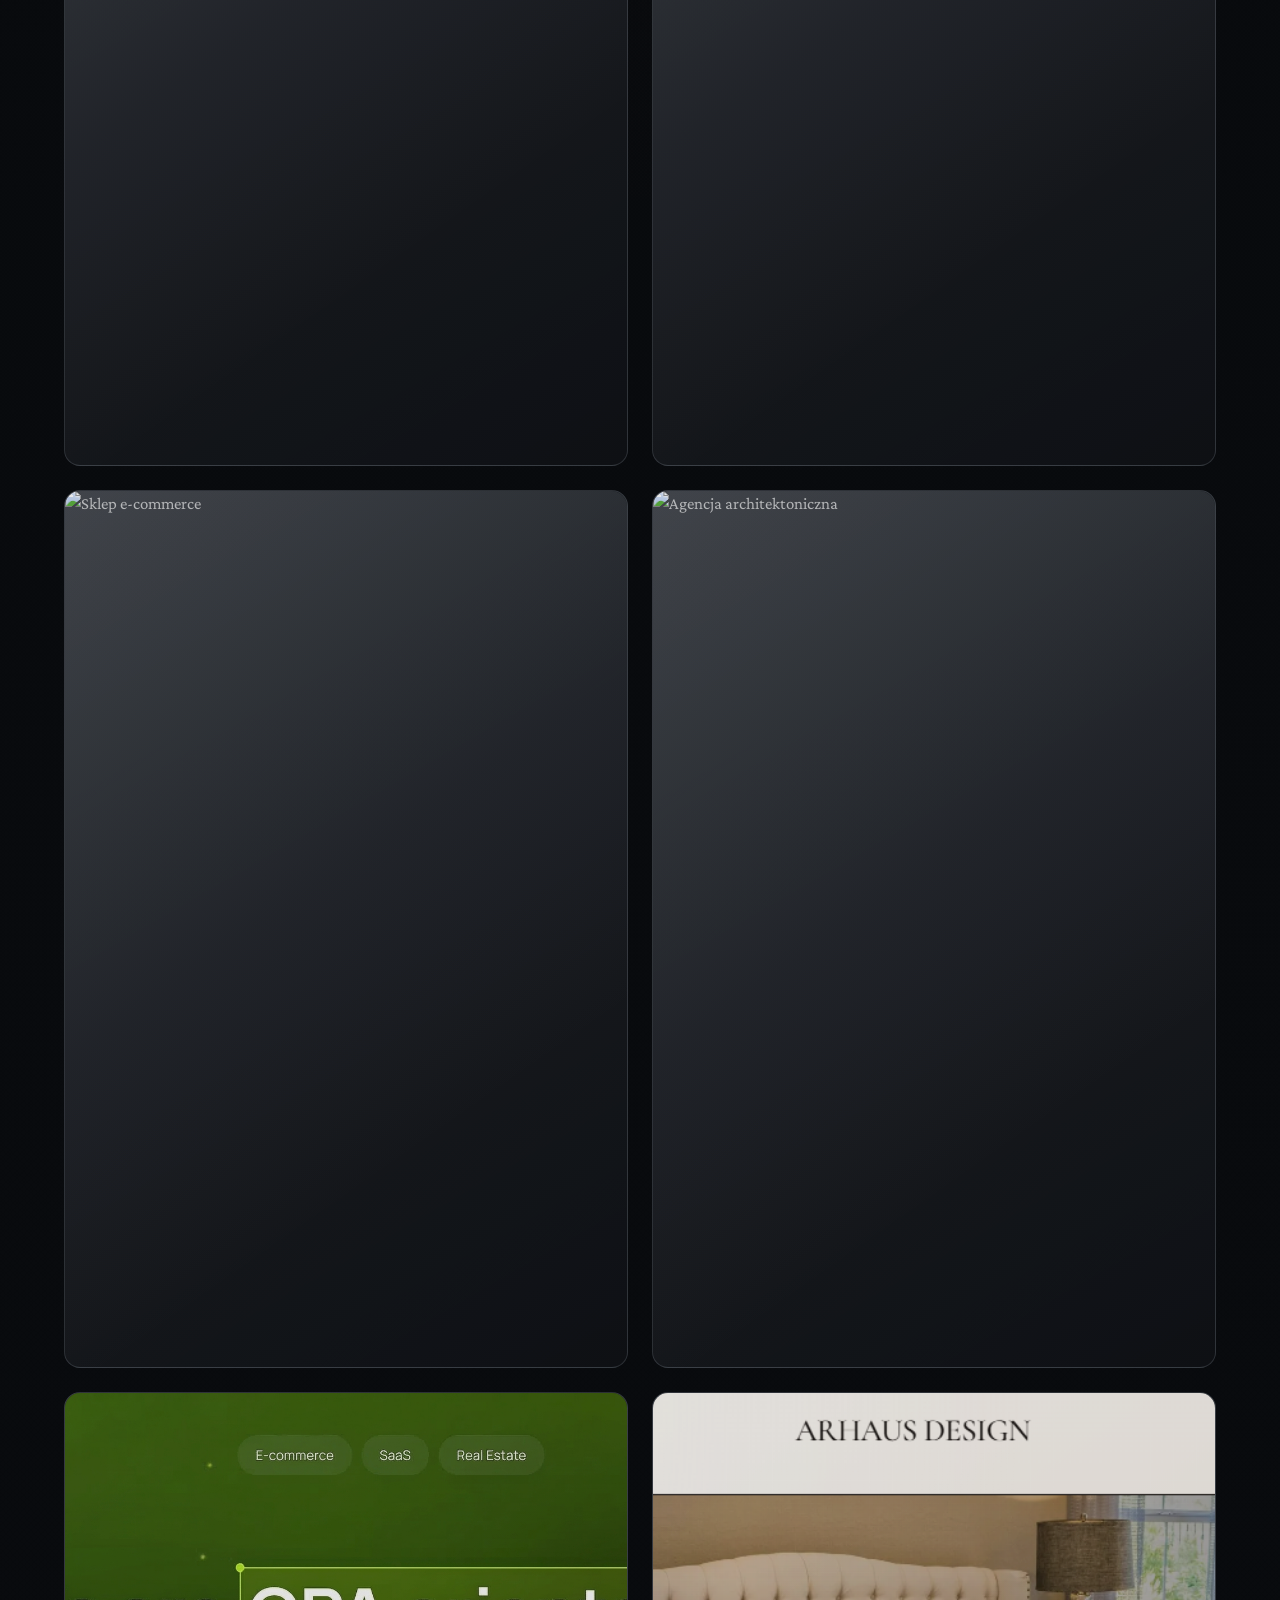
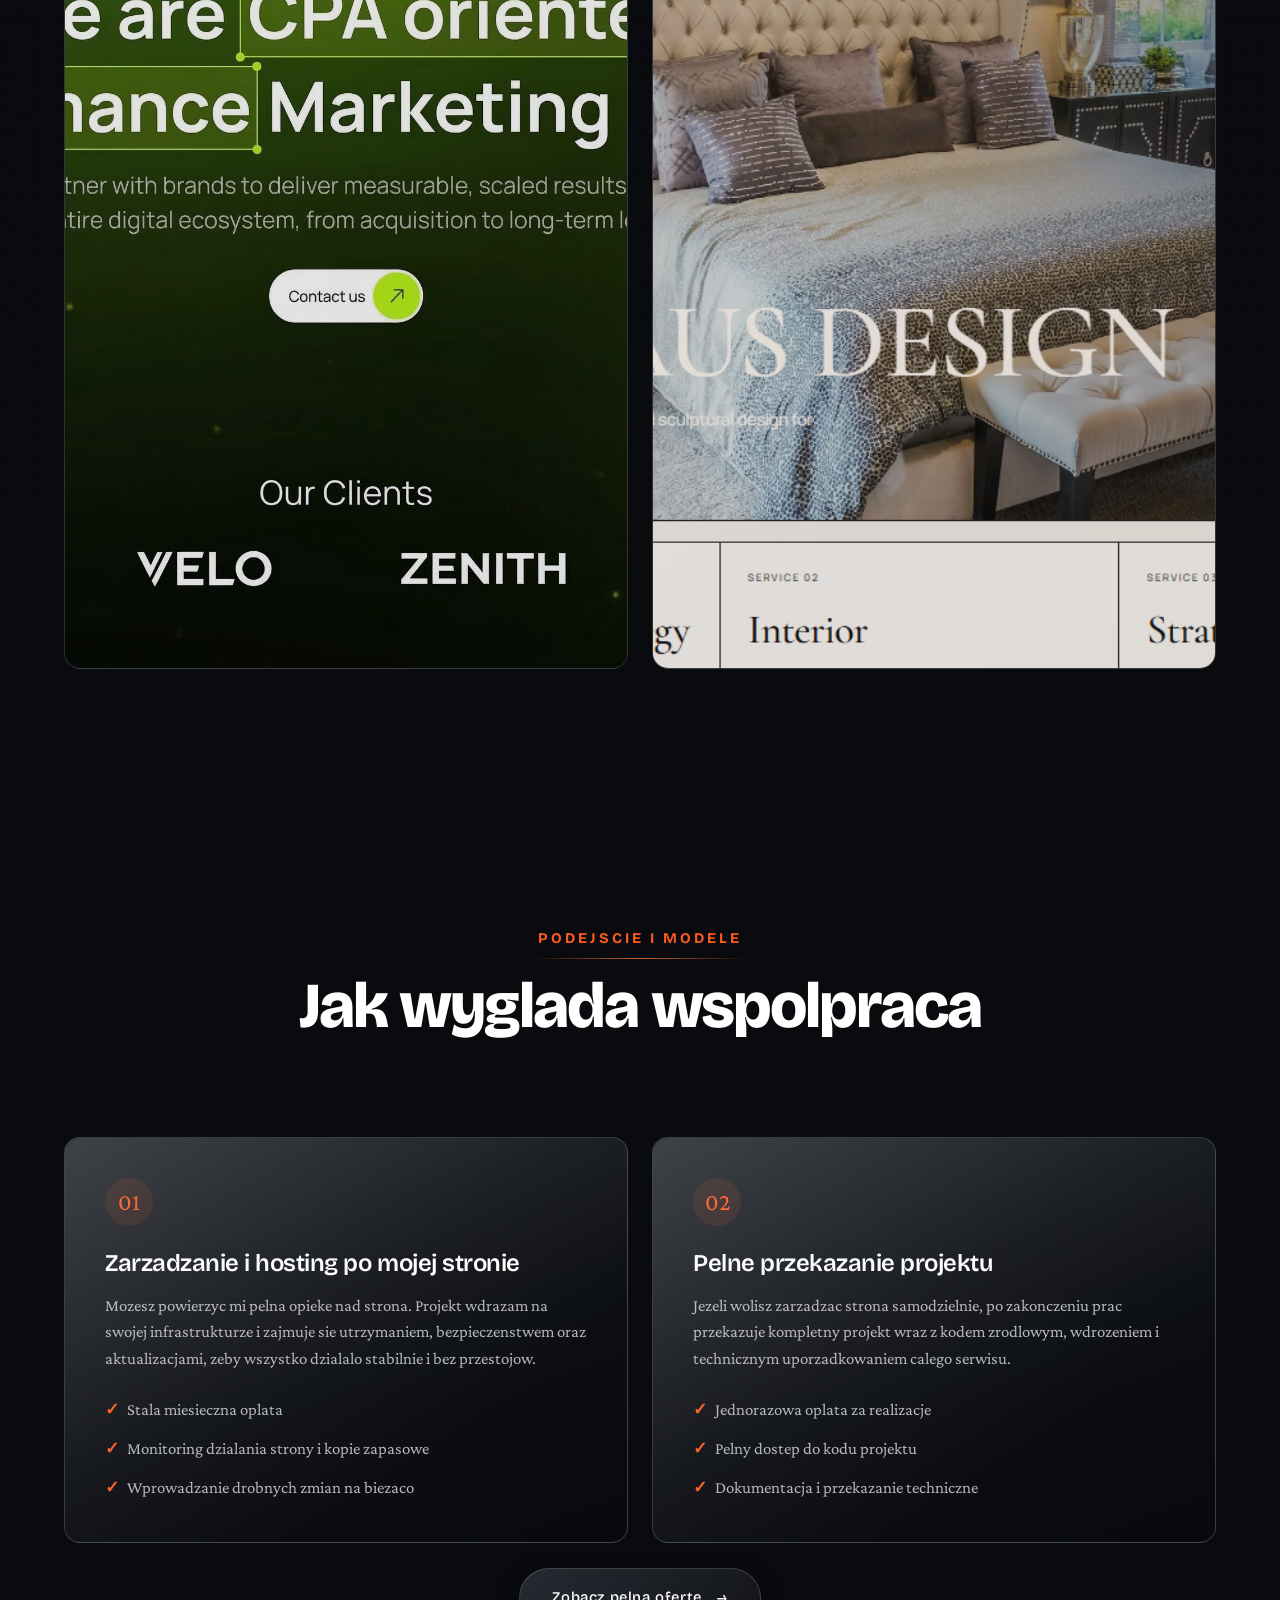
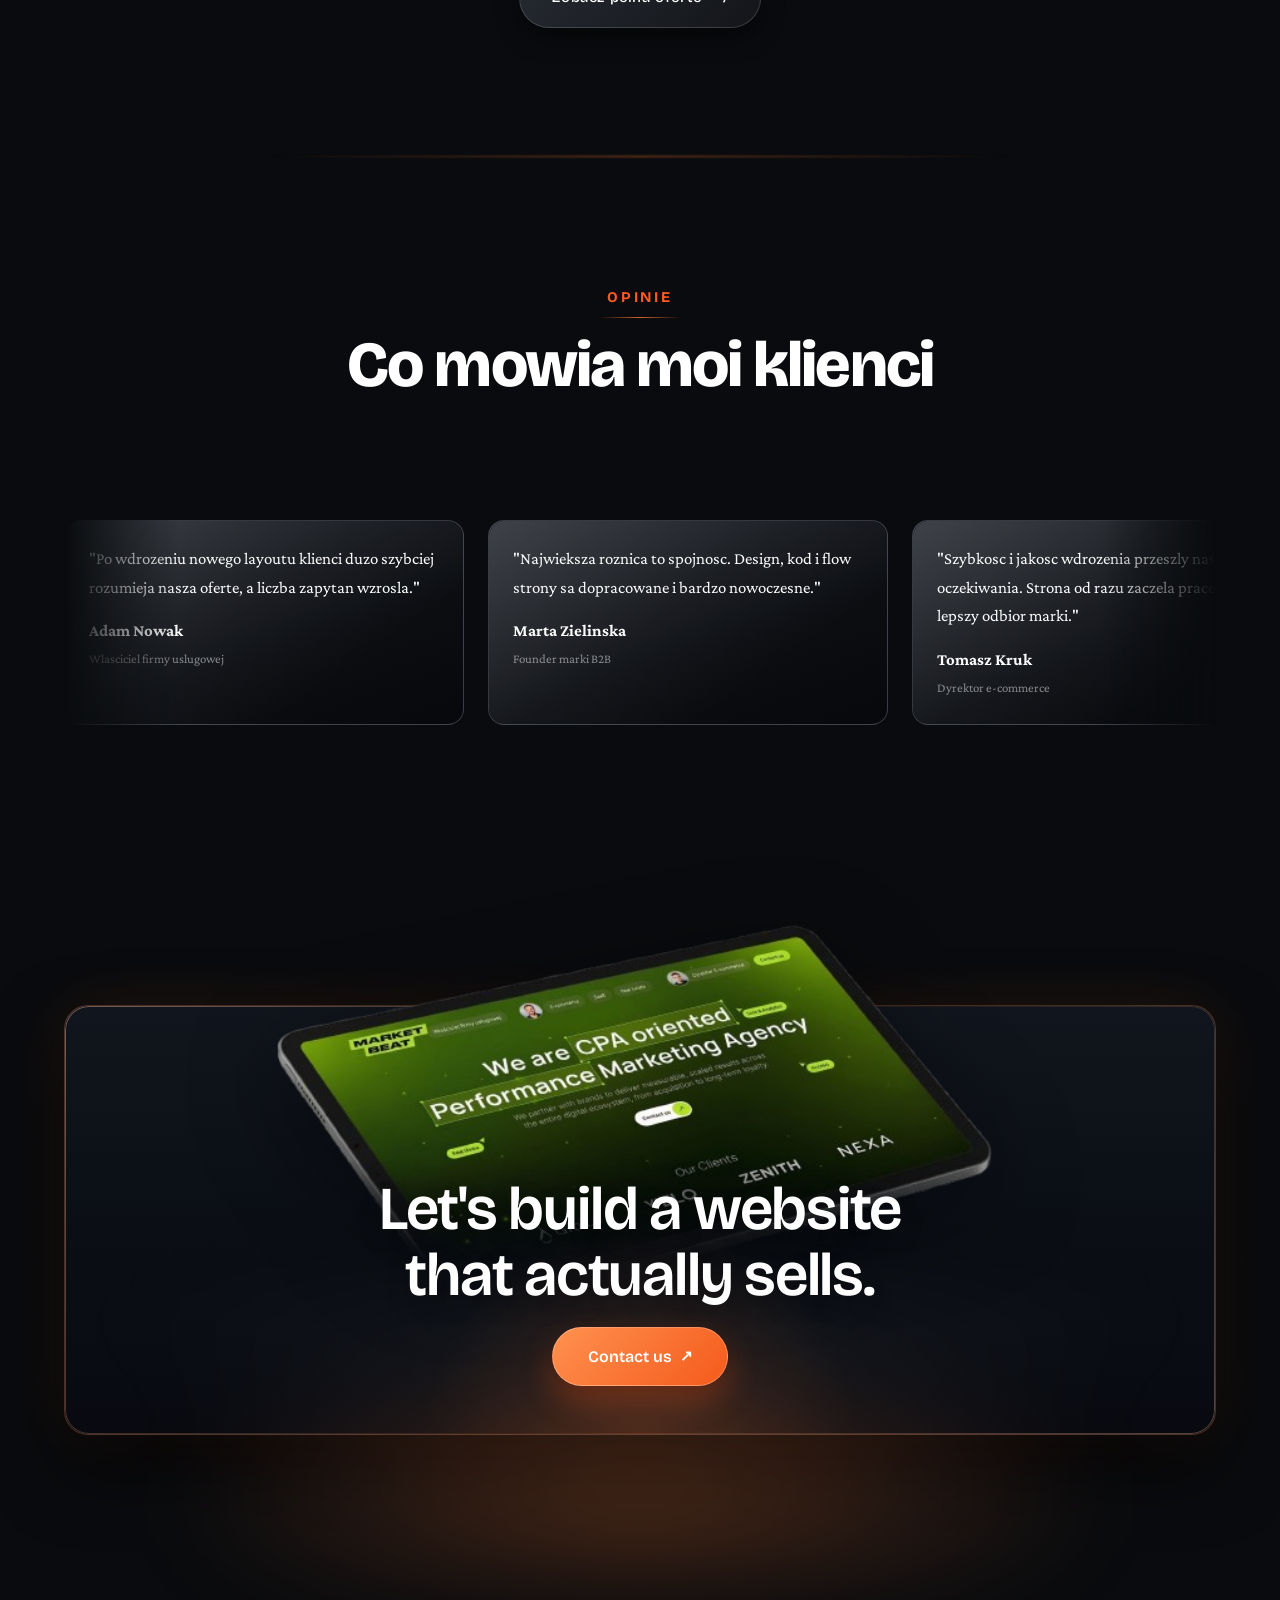
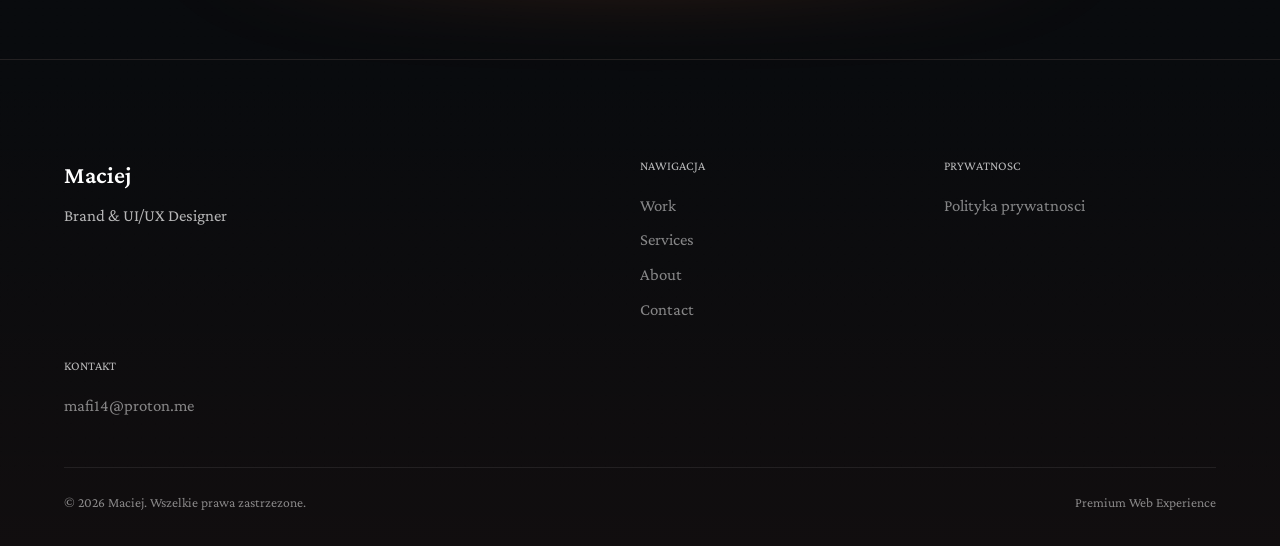
==== commit 8a4f62fb: "feat: remove Precision Development section, move About directly after hero Co-Authored-By: Claude Op" ====
--- a/index.html
+++ b/index.html
@@ -67,33 +67,6 @@
       </div>
     </section>
 
-    <section class="section container">
-      <div class="section-head reveal">
-        <p class="section-head__label">Precision Development</p>
-        <h2>What you get with my work</h2>
-      </div>
-      <div class="glass-grid">
-        <div class="glass-card reveal" data-delay="0">
-          <div class="glass-card__icon">01</div>
-          <h3>Fast, structured process</h3>
-          <p>Every project follows a clear path from concept and content structure to final design and implementation.
-            That keeps the work focused and eliminates wasted rounds.</p>
-        </div>
-        <div class="glass-card reveal" data-delay="90">
-          <div class="glass-card__icon">02</div>
-          <h3>Clean and scalable architecture</h3>
-          <p>Websites are built with modular sections and clean frontend structure, so they stay easy to maintain,
-            extend and improve as the business grows.</p>
-        </div>
-        <div class="glass-card reveal" data-delay="180">
-          <div class="glass-card__icon">03</div>
-          <h3>Design built for credibility</h3>
-          <p>The goal is never just aesthetics. Each screen is designed to communicate clarity, premium quality and a
-            level of trust that supports conversion.</p>
-        </div>
-      </div>
-    </section>
-
     <section id="about" class="section container">
       <div class="section-head reveal">
         <p class="section-head__label">Kim jestem</p>
--- a/assets/css/pages/home.css
+++ b/assets/css/pages/home.css
@@ -548,7 +548,7 @@
   gap: 0;
   border: 1px solid rgba(181, 190, 204, 0.12);
   border-radius: var(--radius-lg);
-  overflow: hidden;
+  overflow: clip;
   background: linear-gradient(155deg, rgba(14, 16, 20, 0.95), rgba(8, 10, 13, 0.99));
 }
 
@@ -641,19 +641,13 @@
 .portfolio-grid {
   display: grid;
   grid-template-columns: 1fr;
-  gap: 1rem;
+  gap: 1.5rem;
   justify-items: stretch;
 }
 
-@media (min-width: 640px) {
+@media (min-width: 768px) {
   .portfolio-grid {
     grid-template-columns: repeat(2, minmax(0, 1fr));
-  }
-}
-
-@media (min-width: 1024px) {
-  .portfolio-grid {
-    grid-template-columns: repeat(3, minmax(0, 1fr));
   }
 }
 
@@ -677,13 +671,13 @@
 
 .portfolio-card {
   display: block;
-  aspect-ratio: 4 / 5;
+  aspect-ratio: 9 / 14;
   border-radius: var(--radius-md);
   border: 1px solid rgba(178, 186, 198, 0.18);
   overflow: hidden;
   position: relative;
   background: linear-gradient(150deg, rgba(43, 47, 54, 0.72), rgba(15, 17, 21, 0.94));
-  transition: transform var(--transition-slow), border-color var(--transition-base), box-shadow var(--transition-slow);
+  transition: transform 0.5s cubic-bezier(0.16, 1, 0.3, 1), border-color var(--transition-base), box-shadow 0.5s cubic-bezier(0.16, 1, 0.3, 1);
 }
 
 .portfolio-card::before,
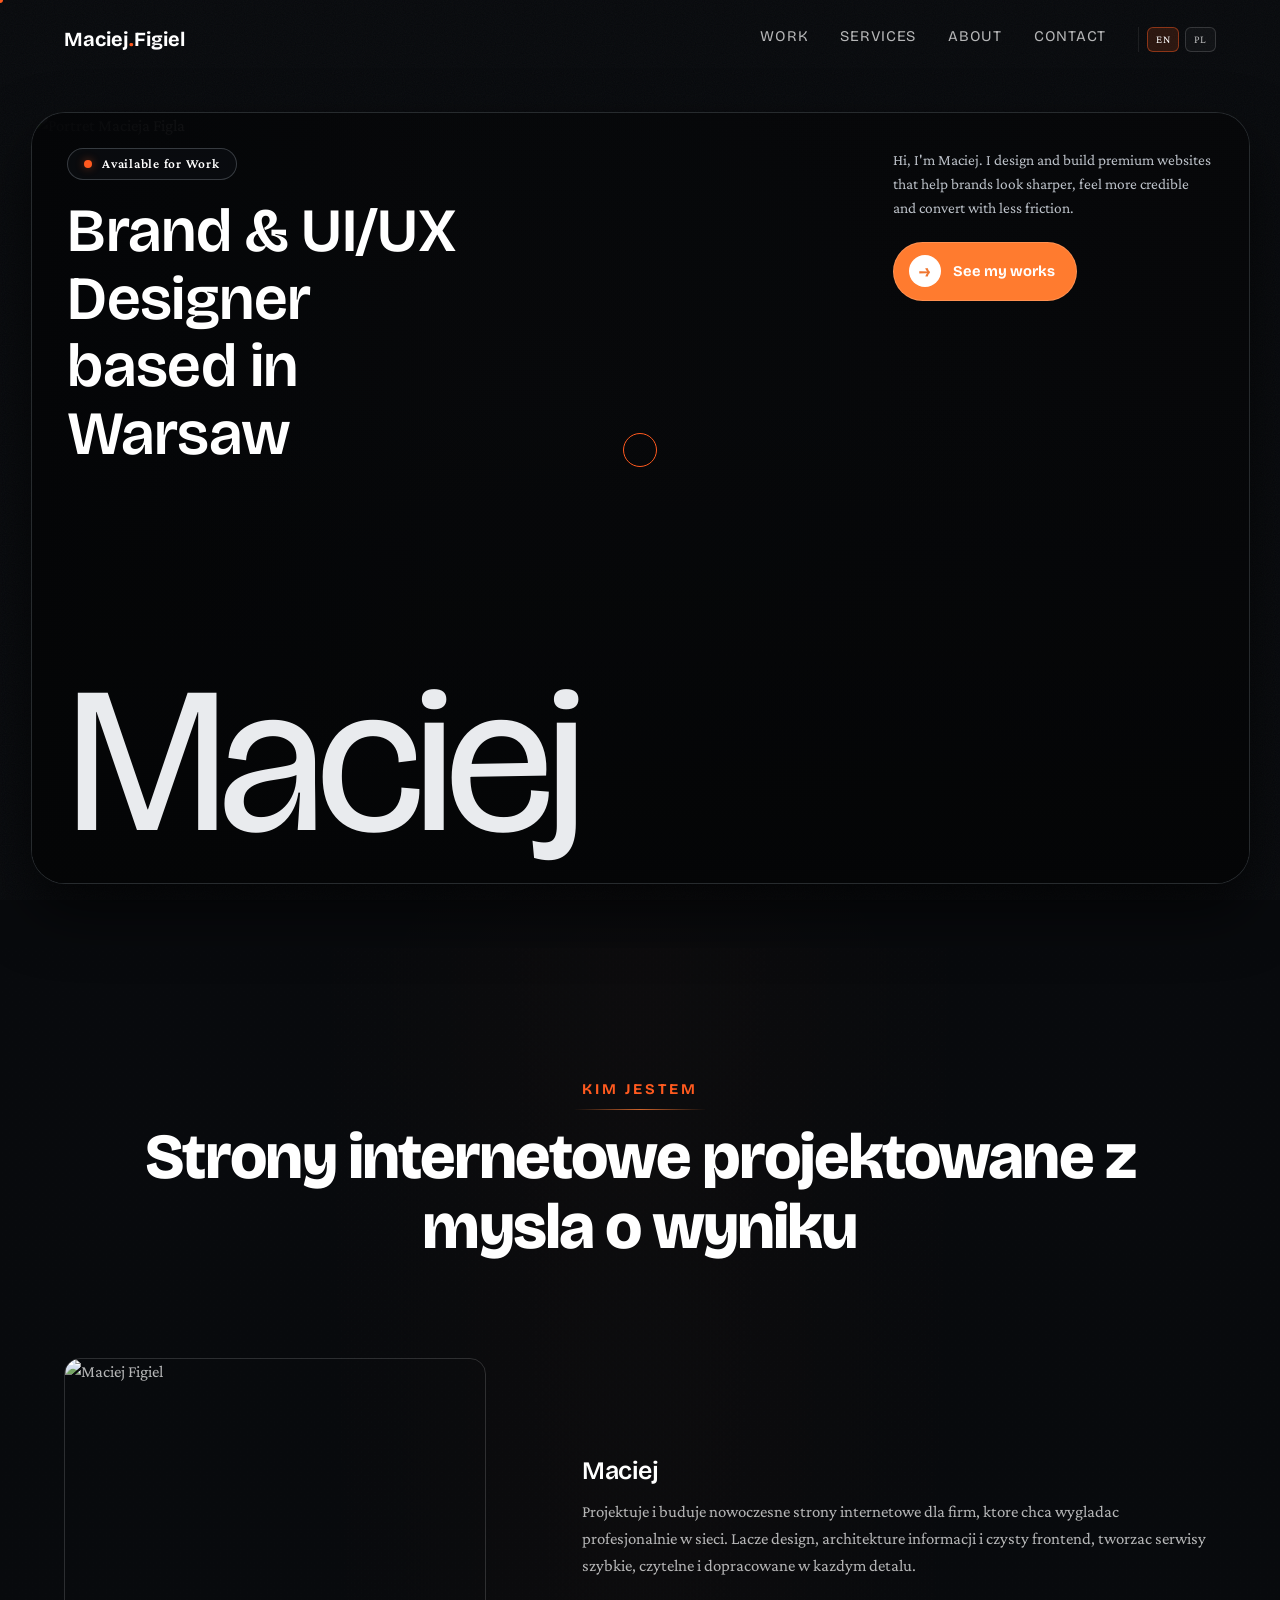
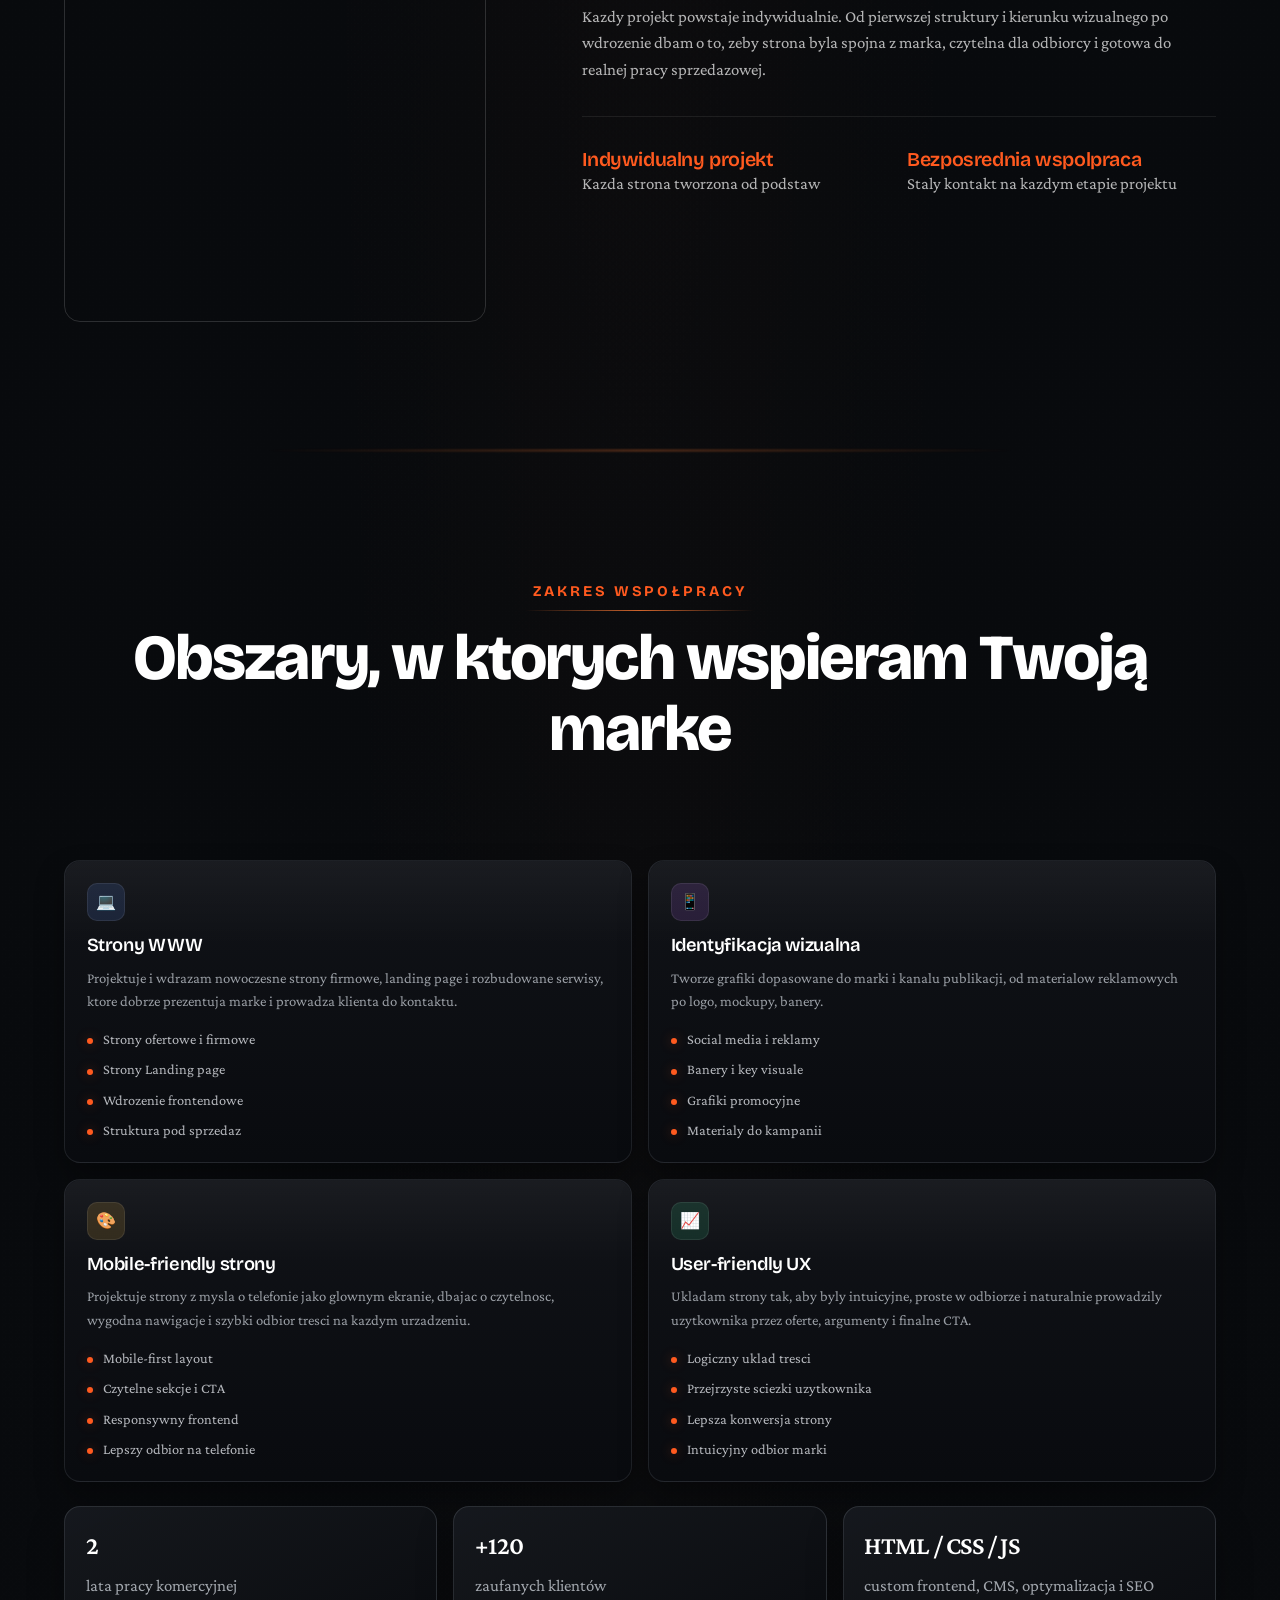
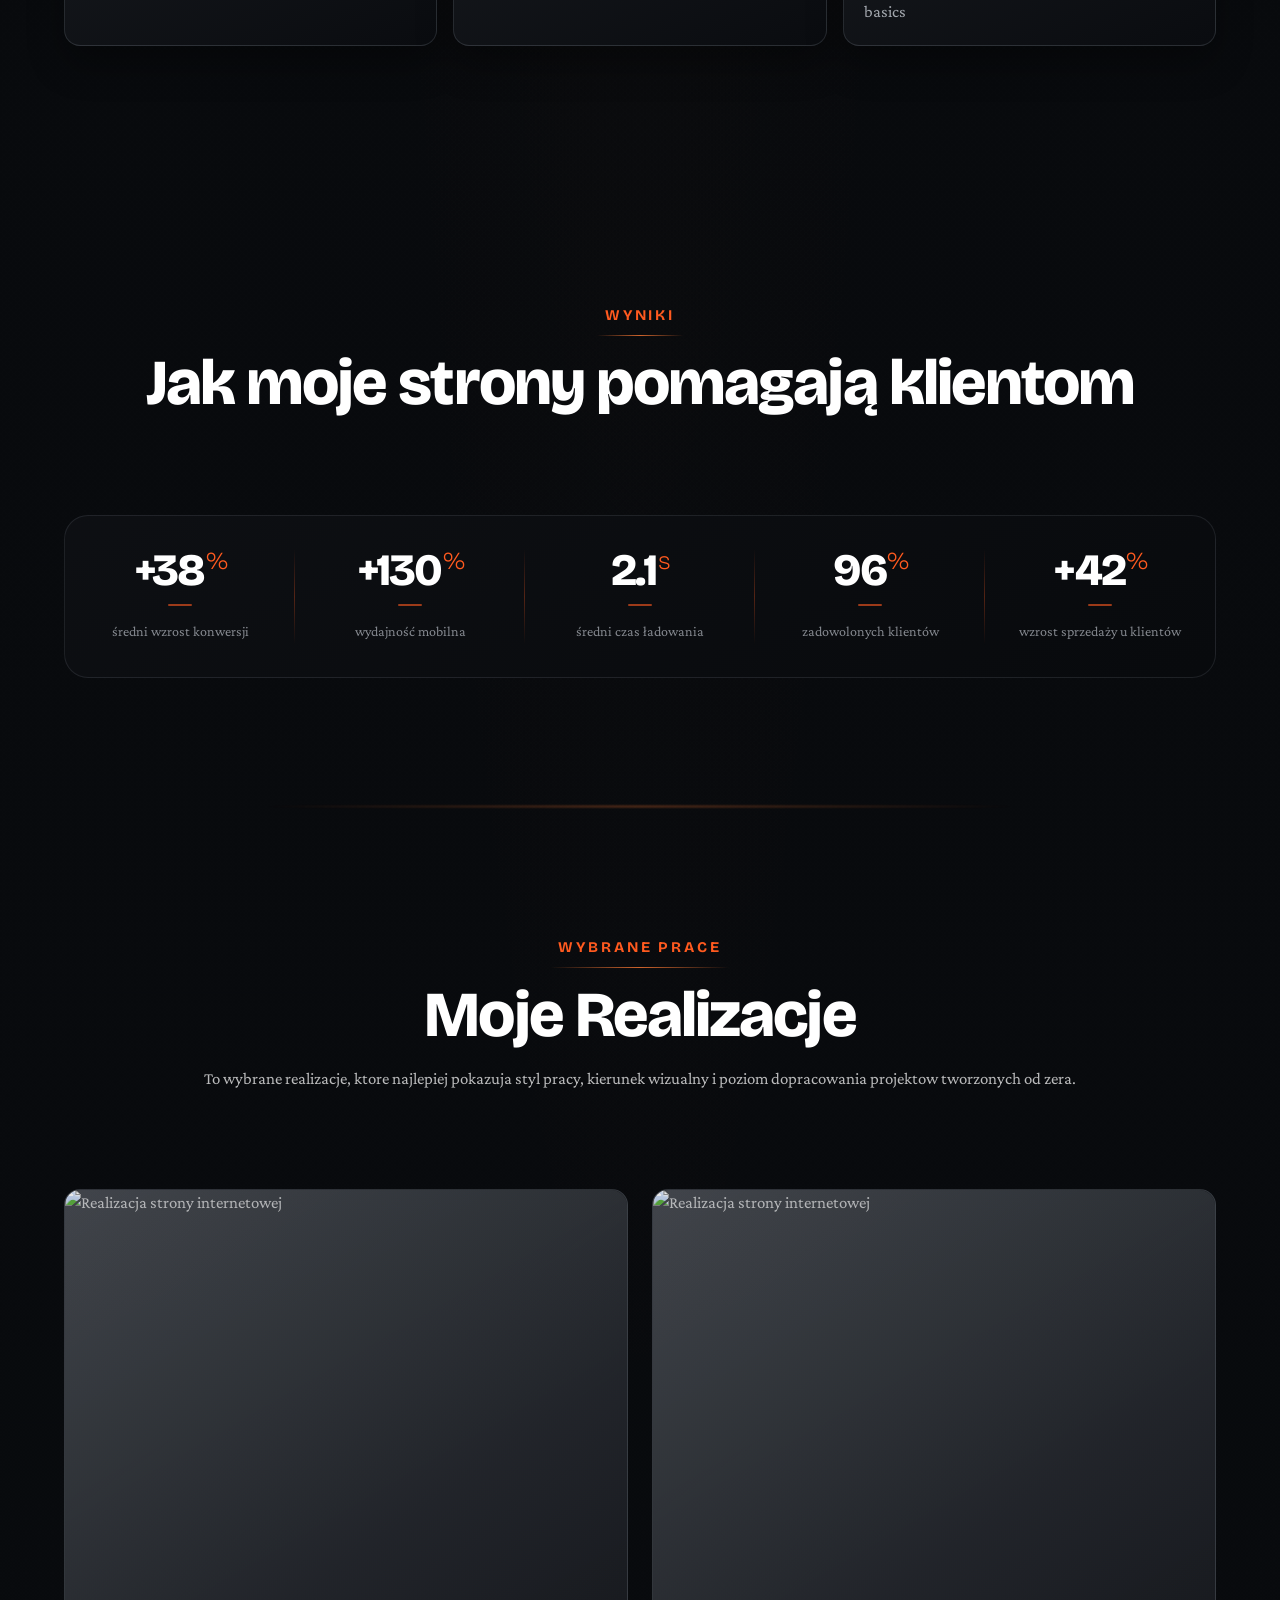
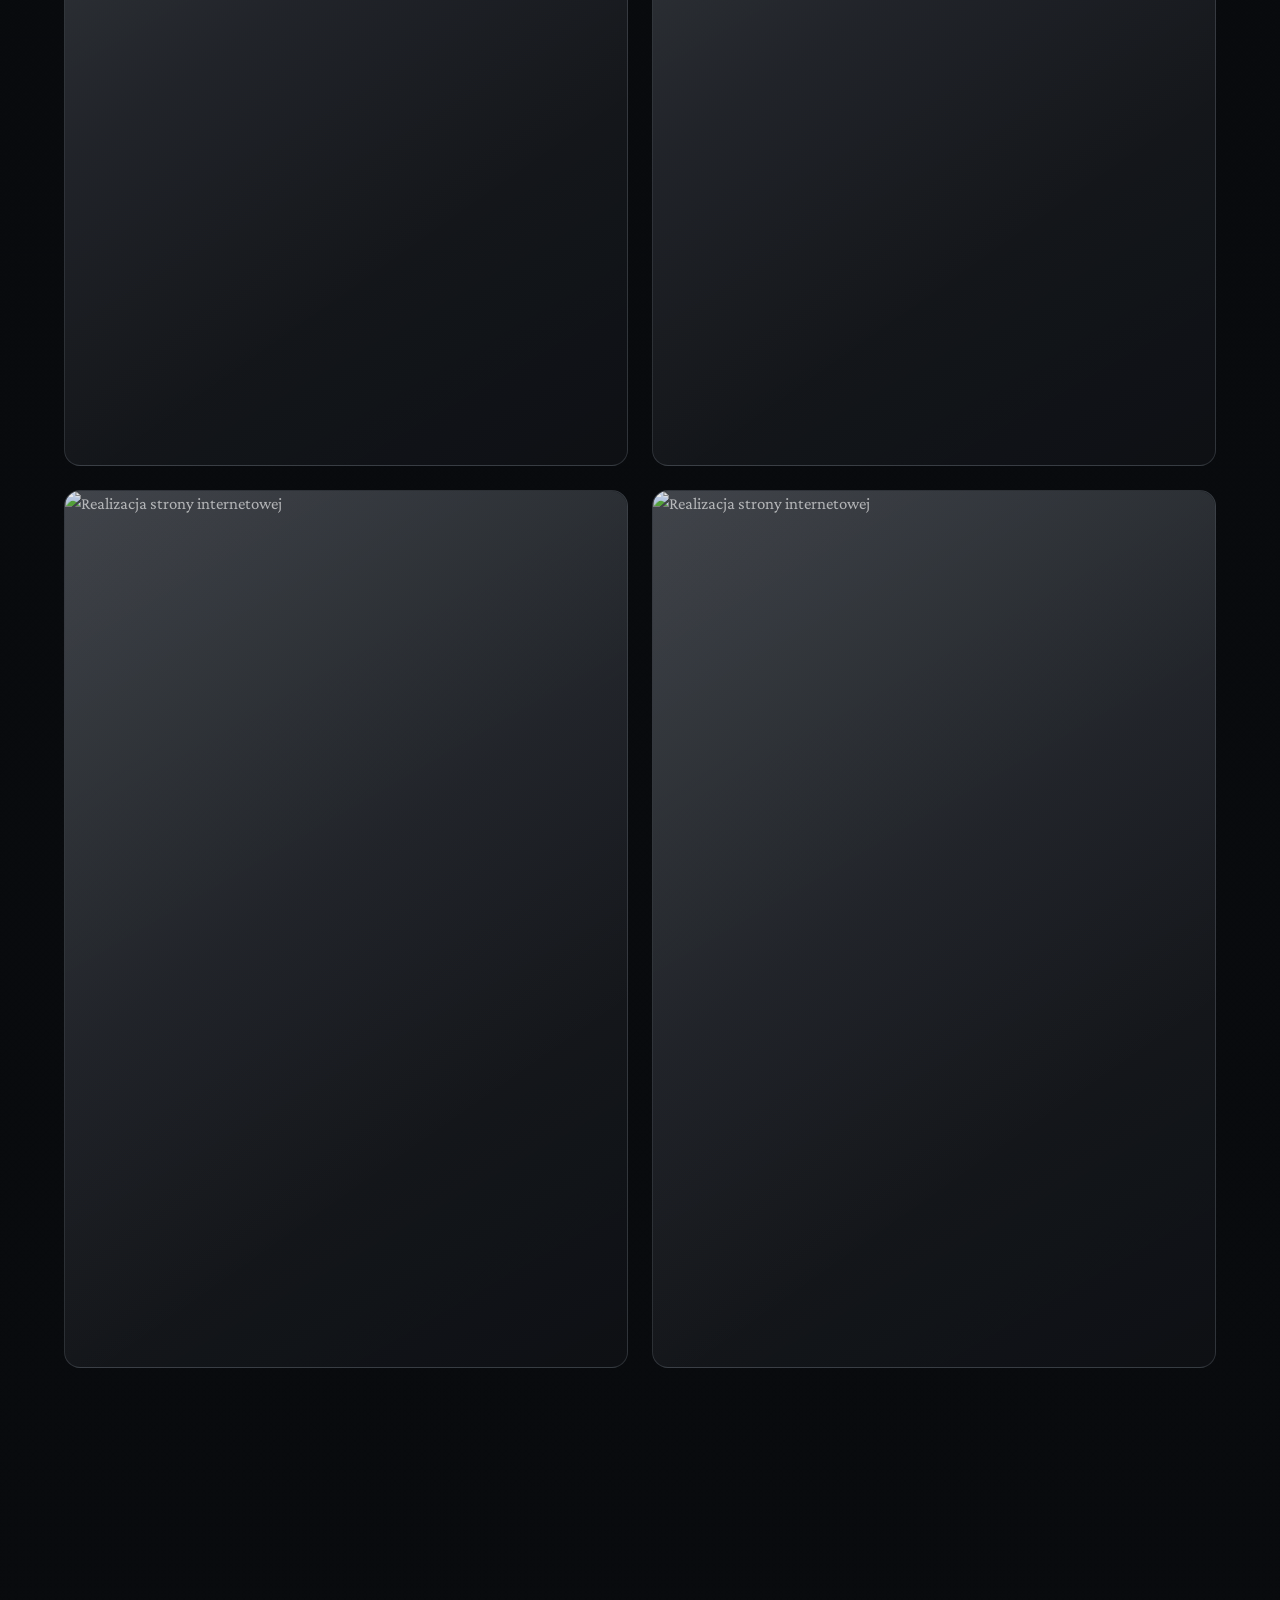
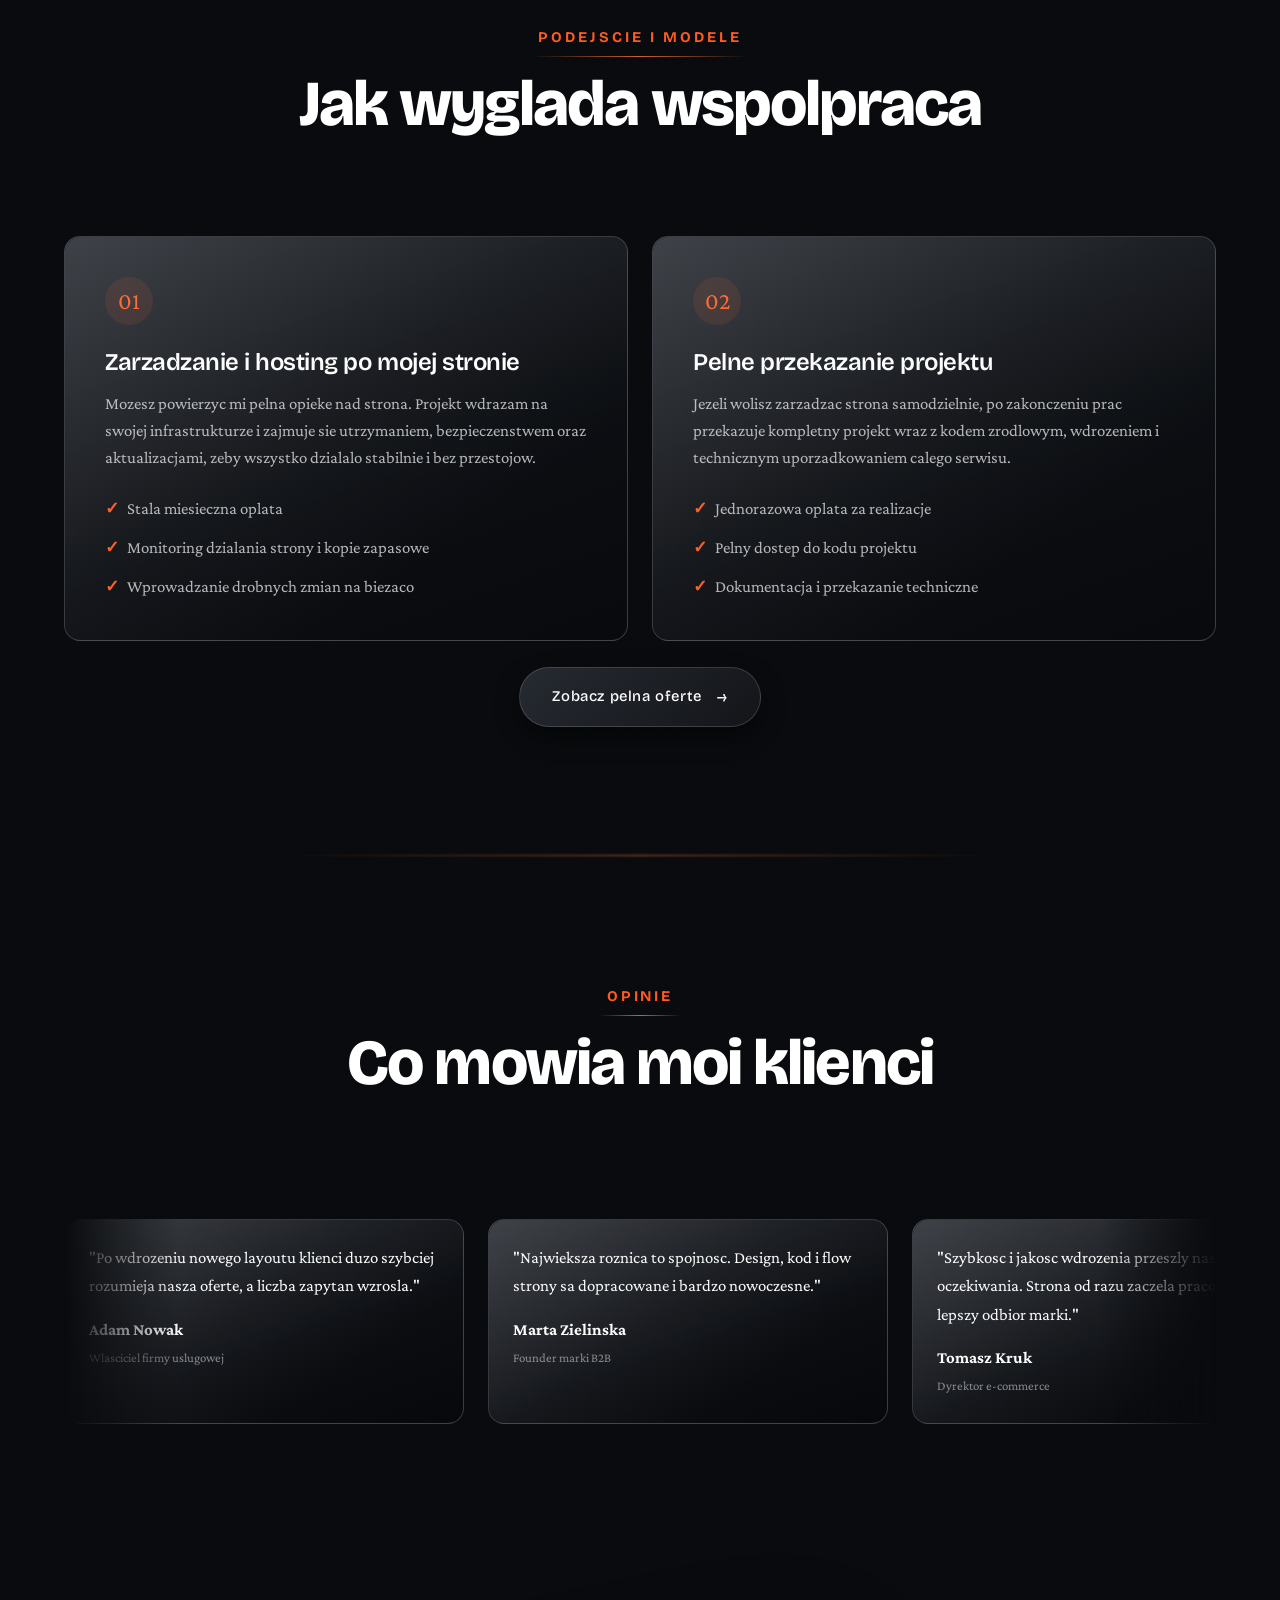
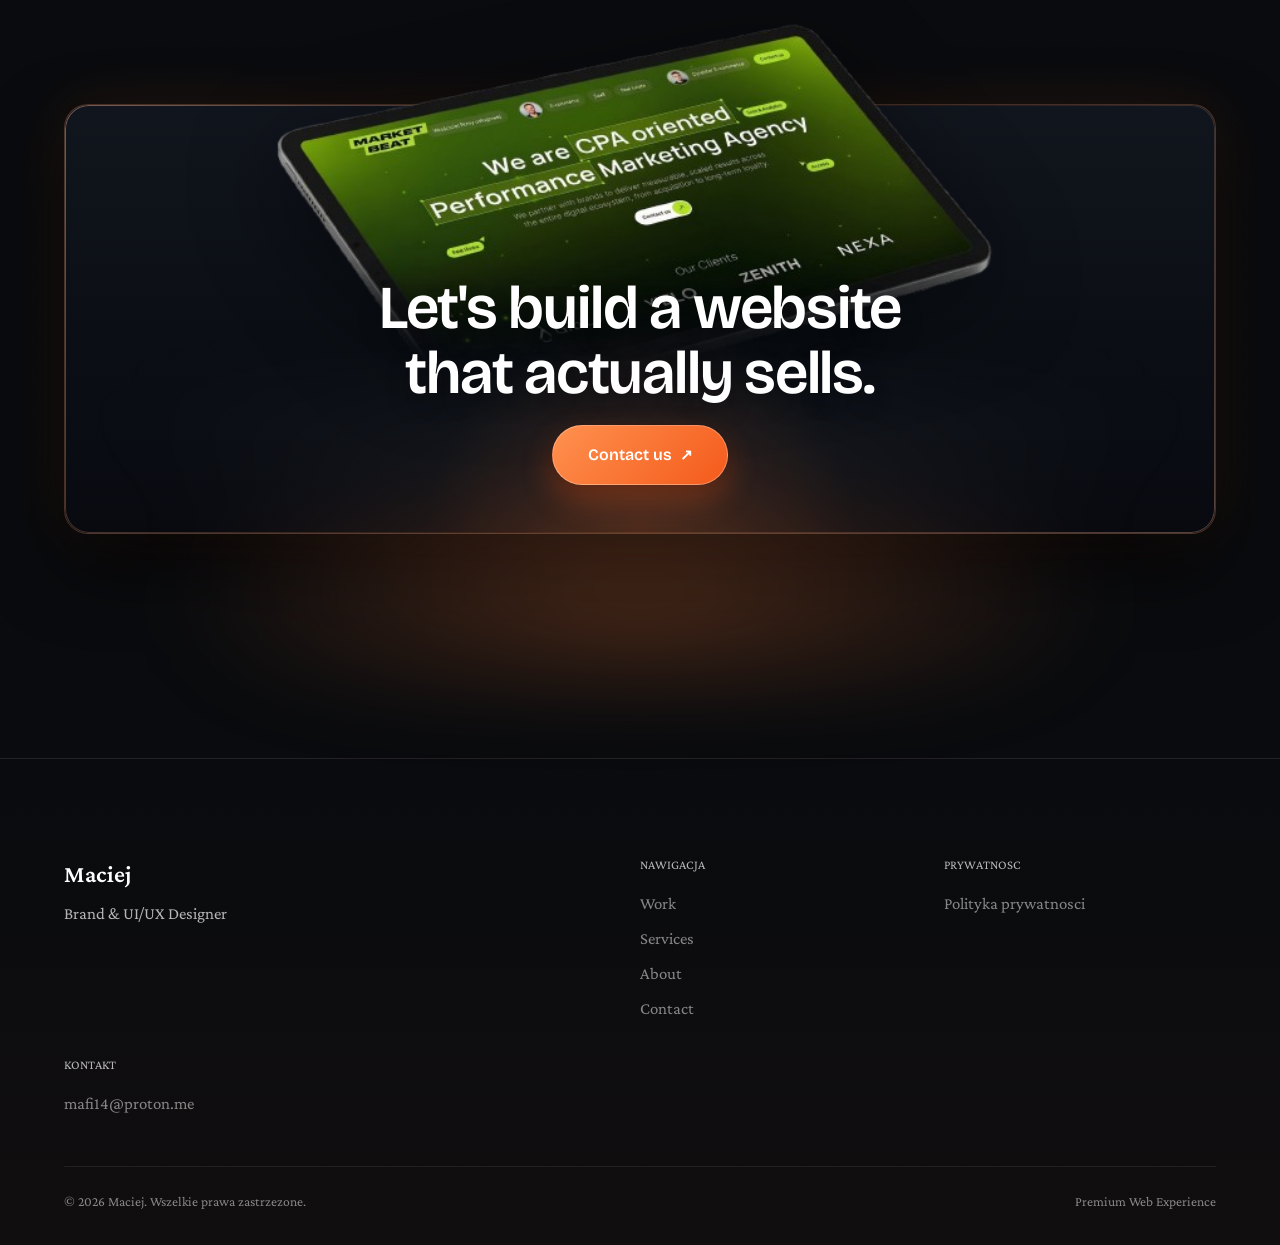
==== commit 2986c72a: "feat: replace portfolio images with web1-4 screenshots Co-Authored-By: Claude Opus 4.6 (1M context) " ====
--- a/index.html
+++ b/index.html
@@ -218,23 +218,16 @@
 
       <div class="portfolio-grid">
         <div class="portfolio-card reveal" data-delay="0">
-          <img src="https://imgur.com/xJwX5ul.jpeg" alt="Agencja marketingowa" class="portfolio-card__img">
+          <img src="/assets/img/web1.png" alt="Realizacja strony internetowej" class="portfolio-card__img">
         </div>
         <div class="portfolio-card reveal" data-delay="180">
-          <img src="https://imgur.com/ttjKn8J.jpeg" alt="Salon manicure" class="portfolio-card__img">
+          <img src="/assets/img/web2.png" alt="Realizacja strony internetowej" class="portfolio-card__img">
         </div>
         <div class="portfolio-card reveal" data-delay="270">
-          <img src="https://imgur.com/XNPEWgz.jpeg" alt="Sklep e-commerce" class="portfolio-card__img">
+          <img src="/assets/img/web3.png" alt="Realizacja strony internetowej" class="portfolio-card__img">
         </div>
         <div class="portfolio-card reveal" data-delay="360">
-          <img src="https://imgur.com/tSlYTm6.jpeg" alt="Agencja architektoniczna" class="portfolio-card__img">
-        </div>
-        <div class="portfolio-card reveal" data-delay="450">
-          <img src="/assets/img/cpa.png" alt="CPA oriented performance marketing agency" class="portfolio-card__img">
-        </div>
-        <div class="portfolio-card reveal" data-delay="540">
-          <img src="/assets/img/archi.png" alt="Studio projektowania wnetrz Arhaus Design"
-            class="portfolio-card__img">
+          <img src="/assets/img/web4.png" alt="Realizacja strony internetowej" class="portfolio-card__img">
         </div>
       </div>
     </section>
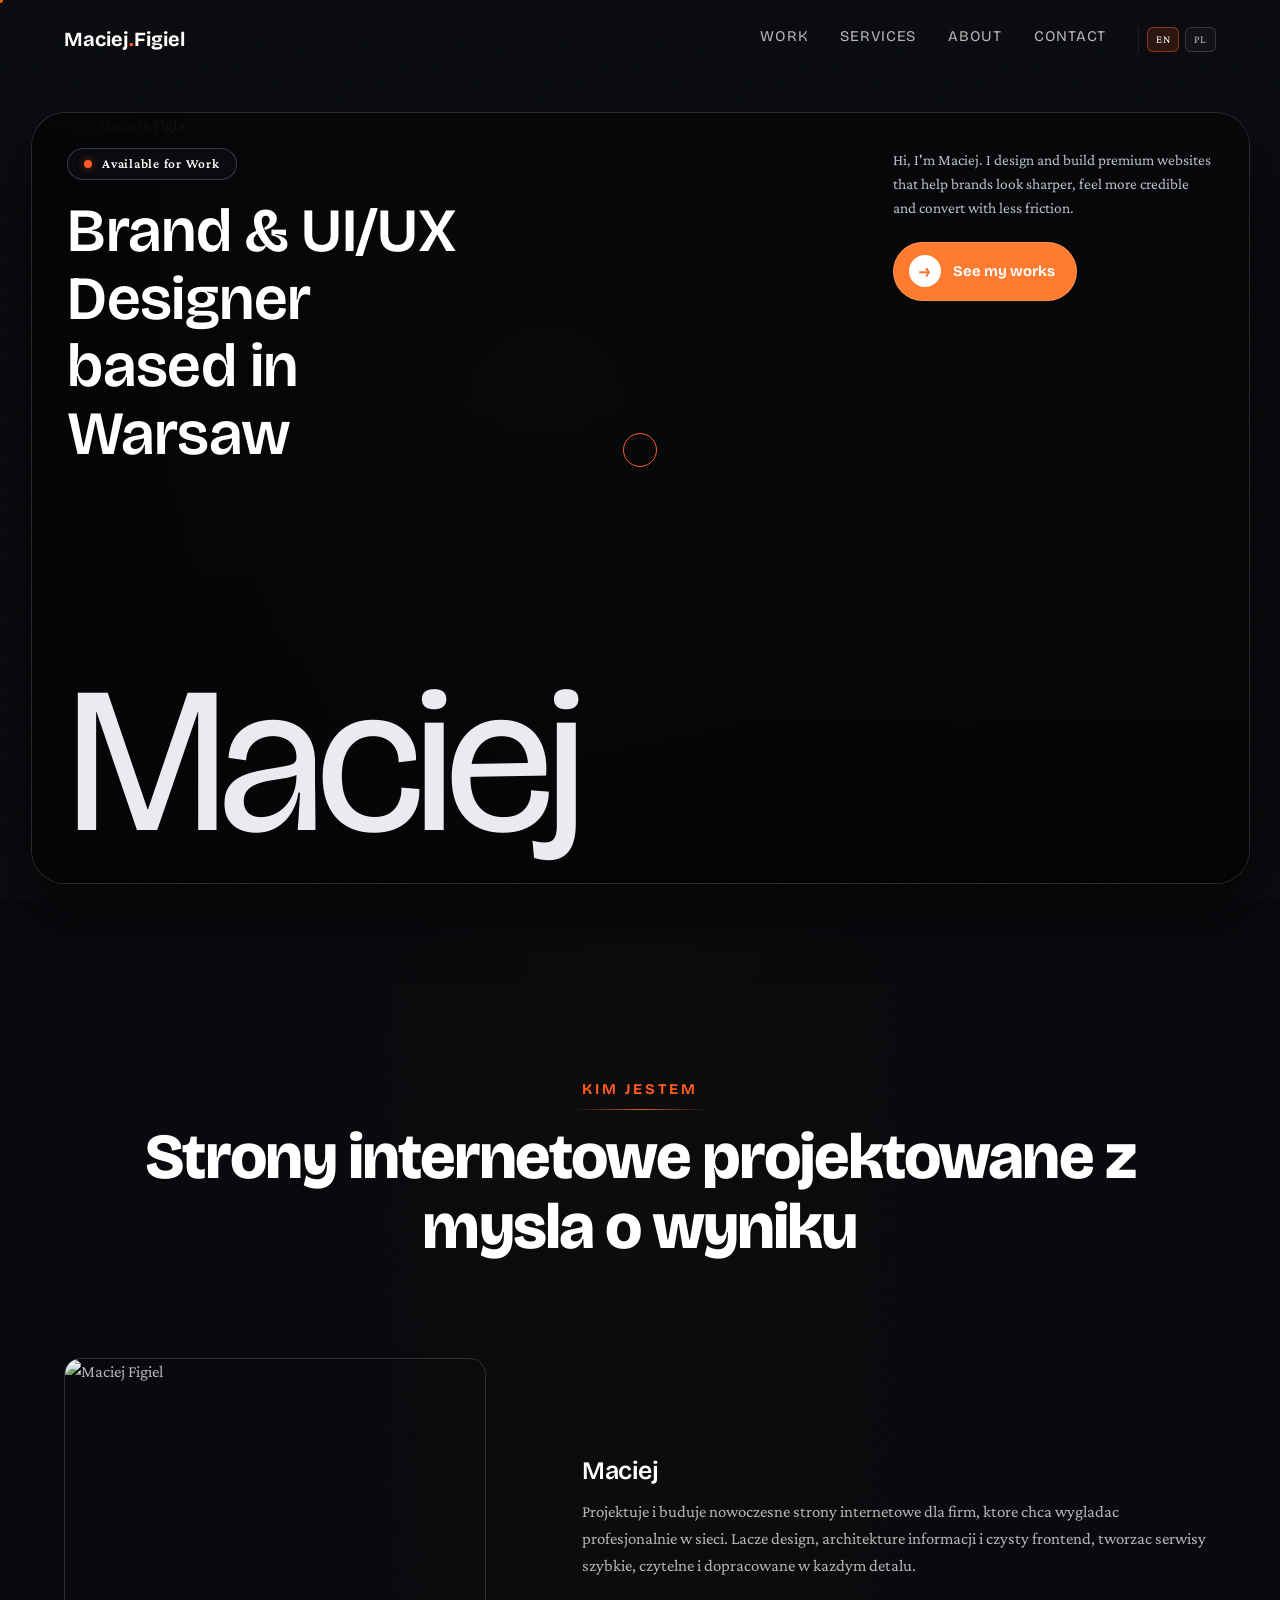
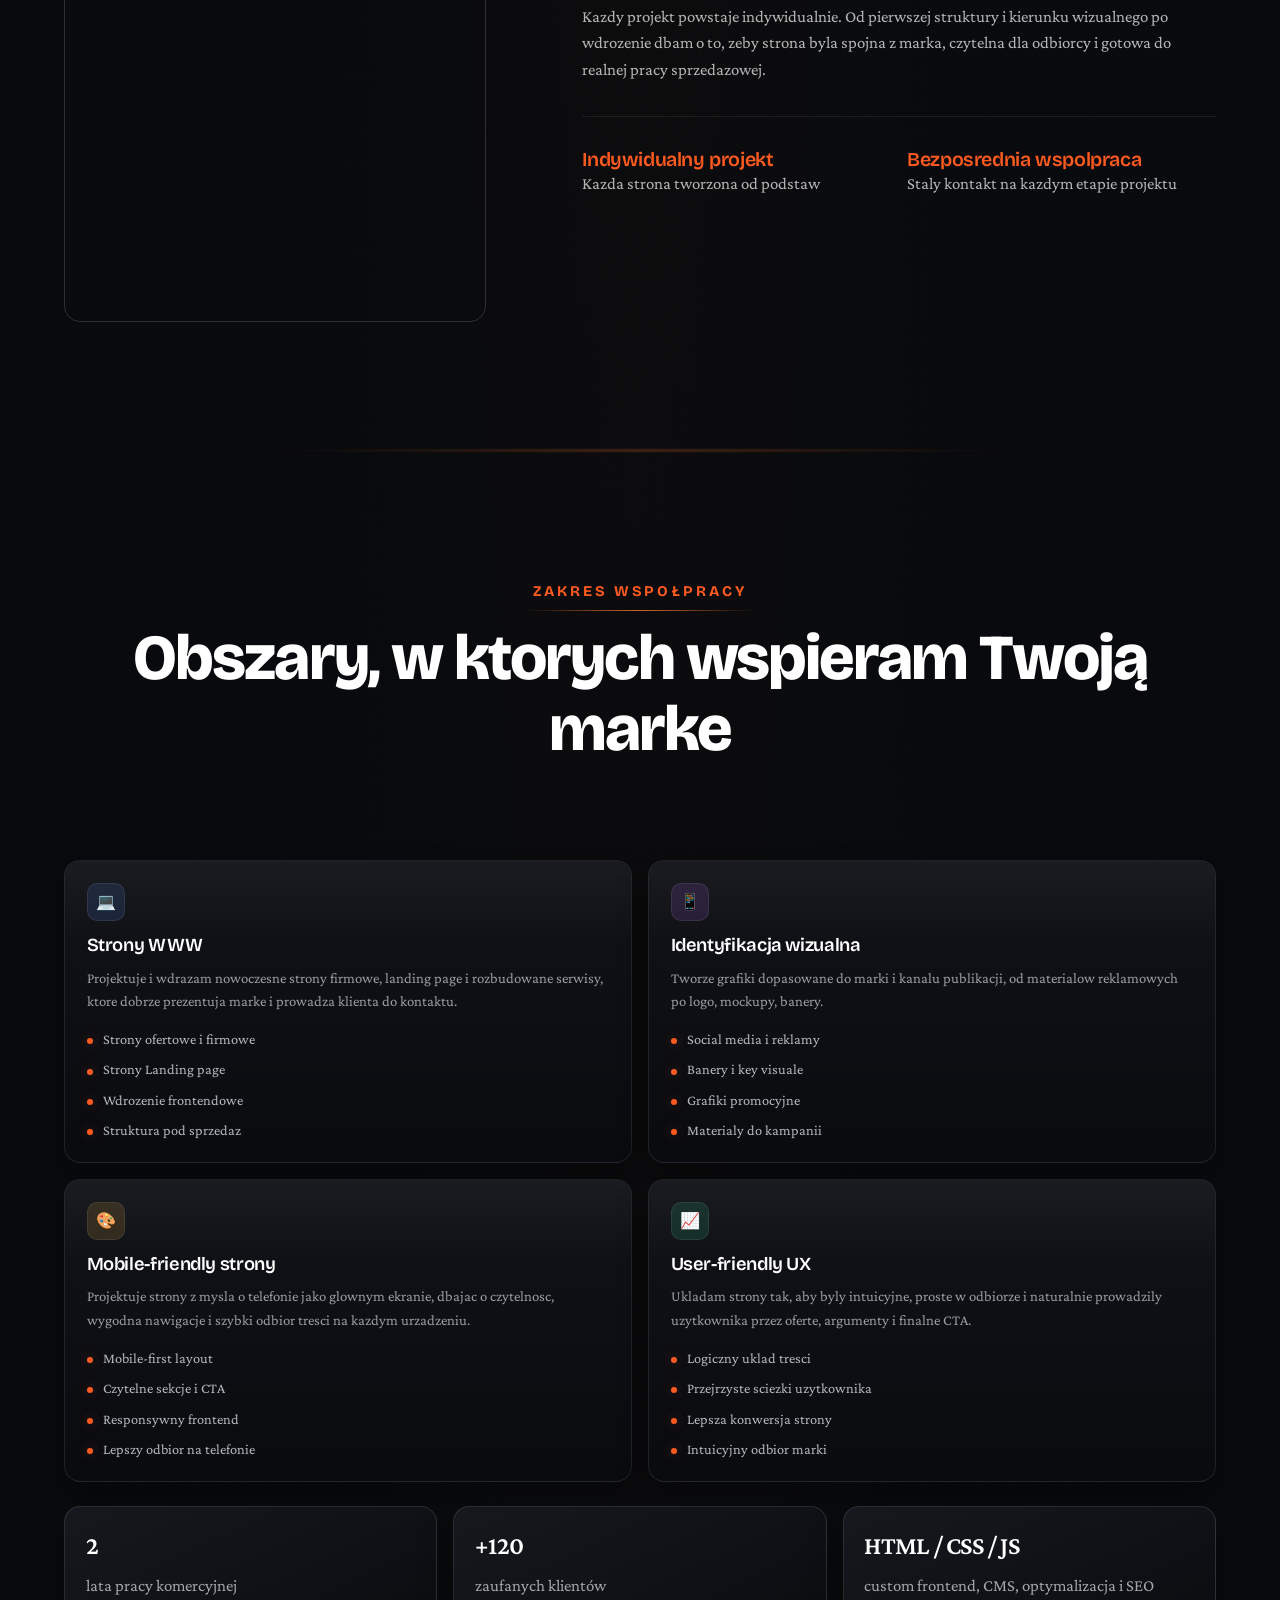
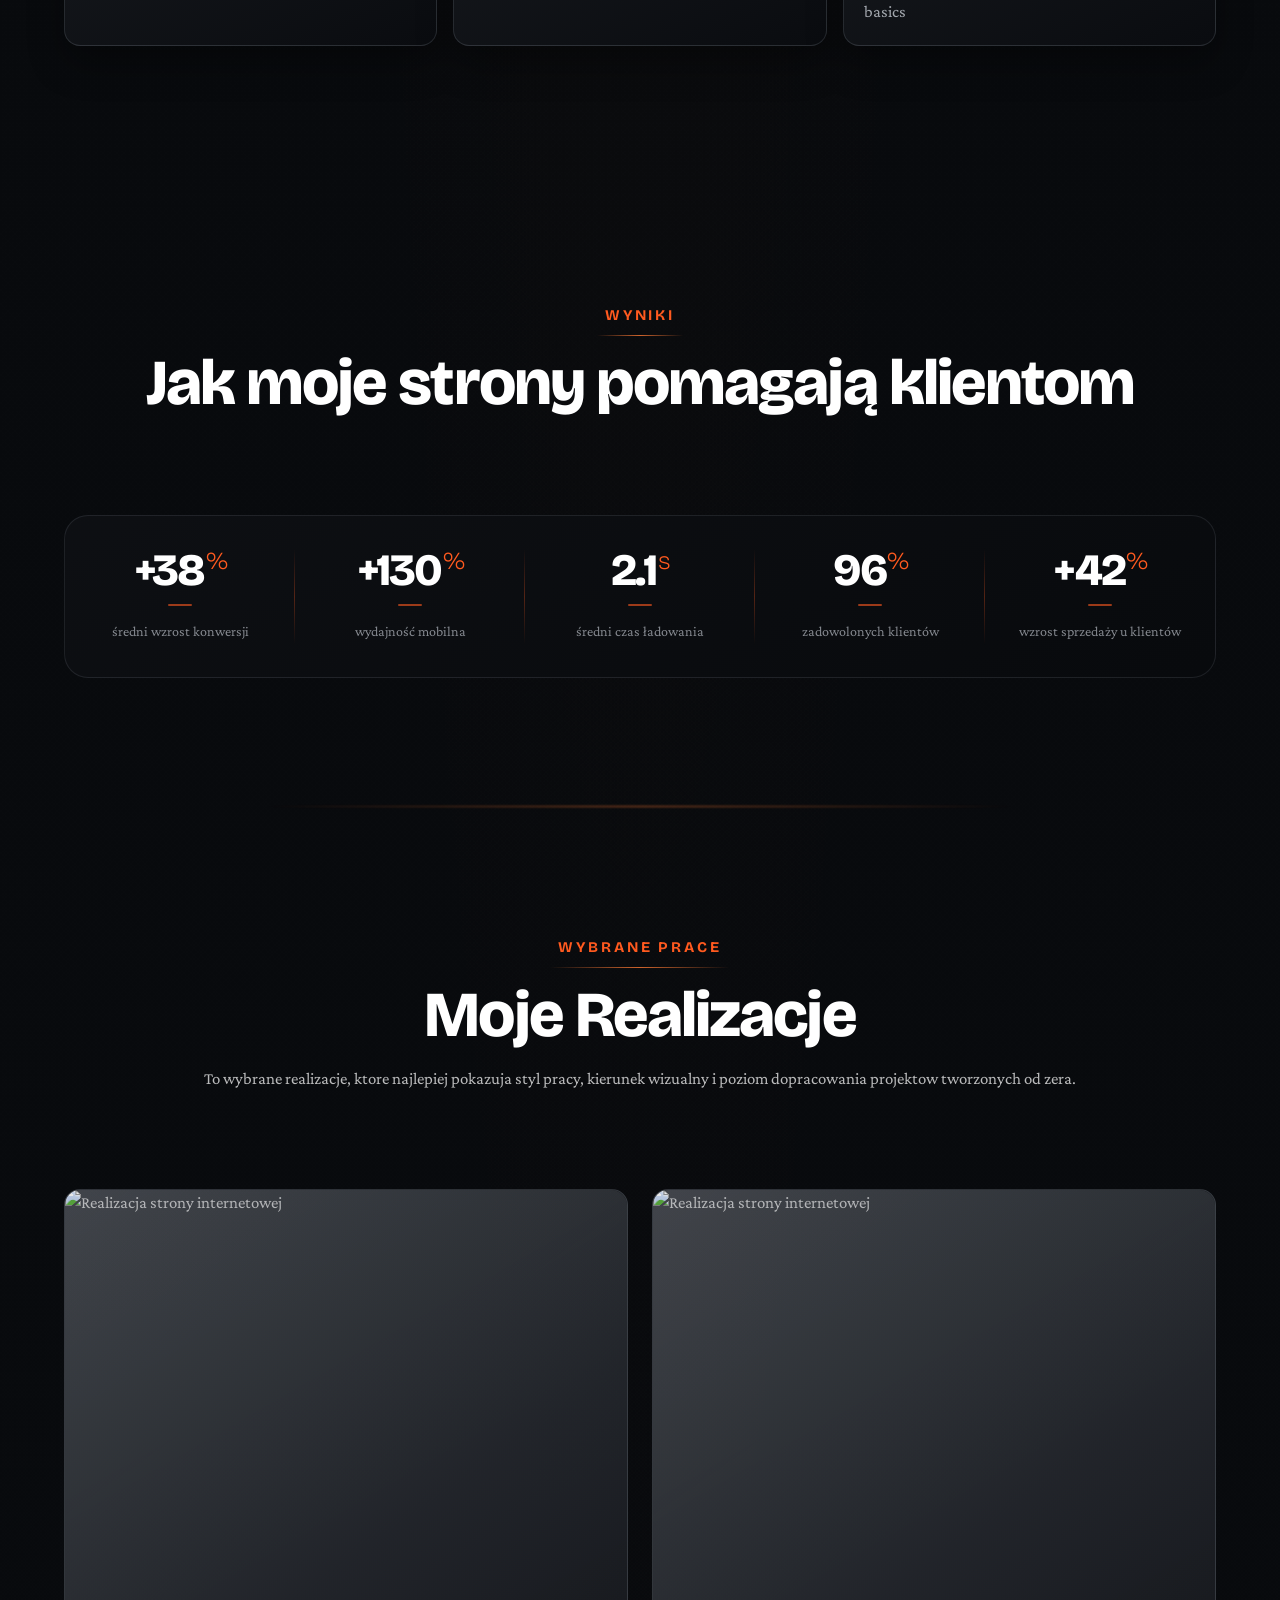
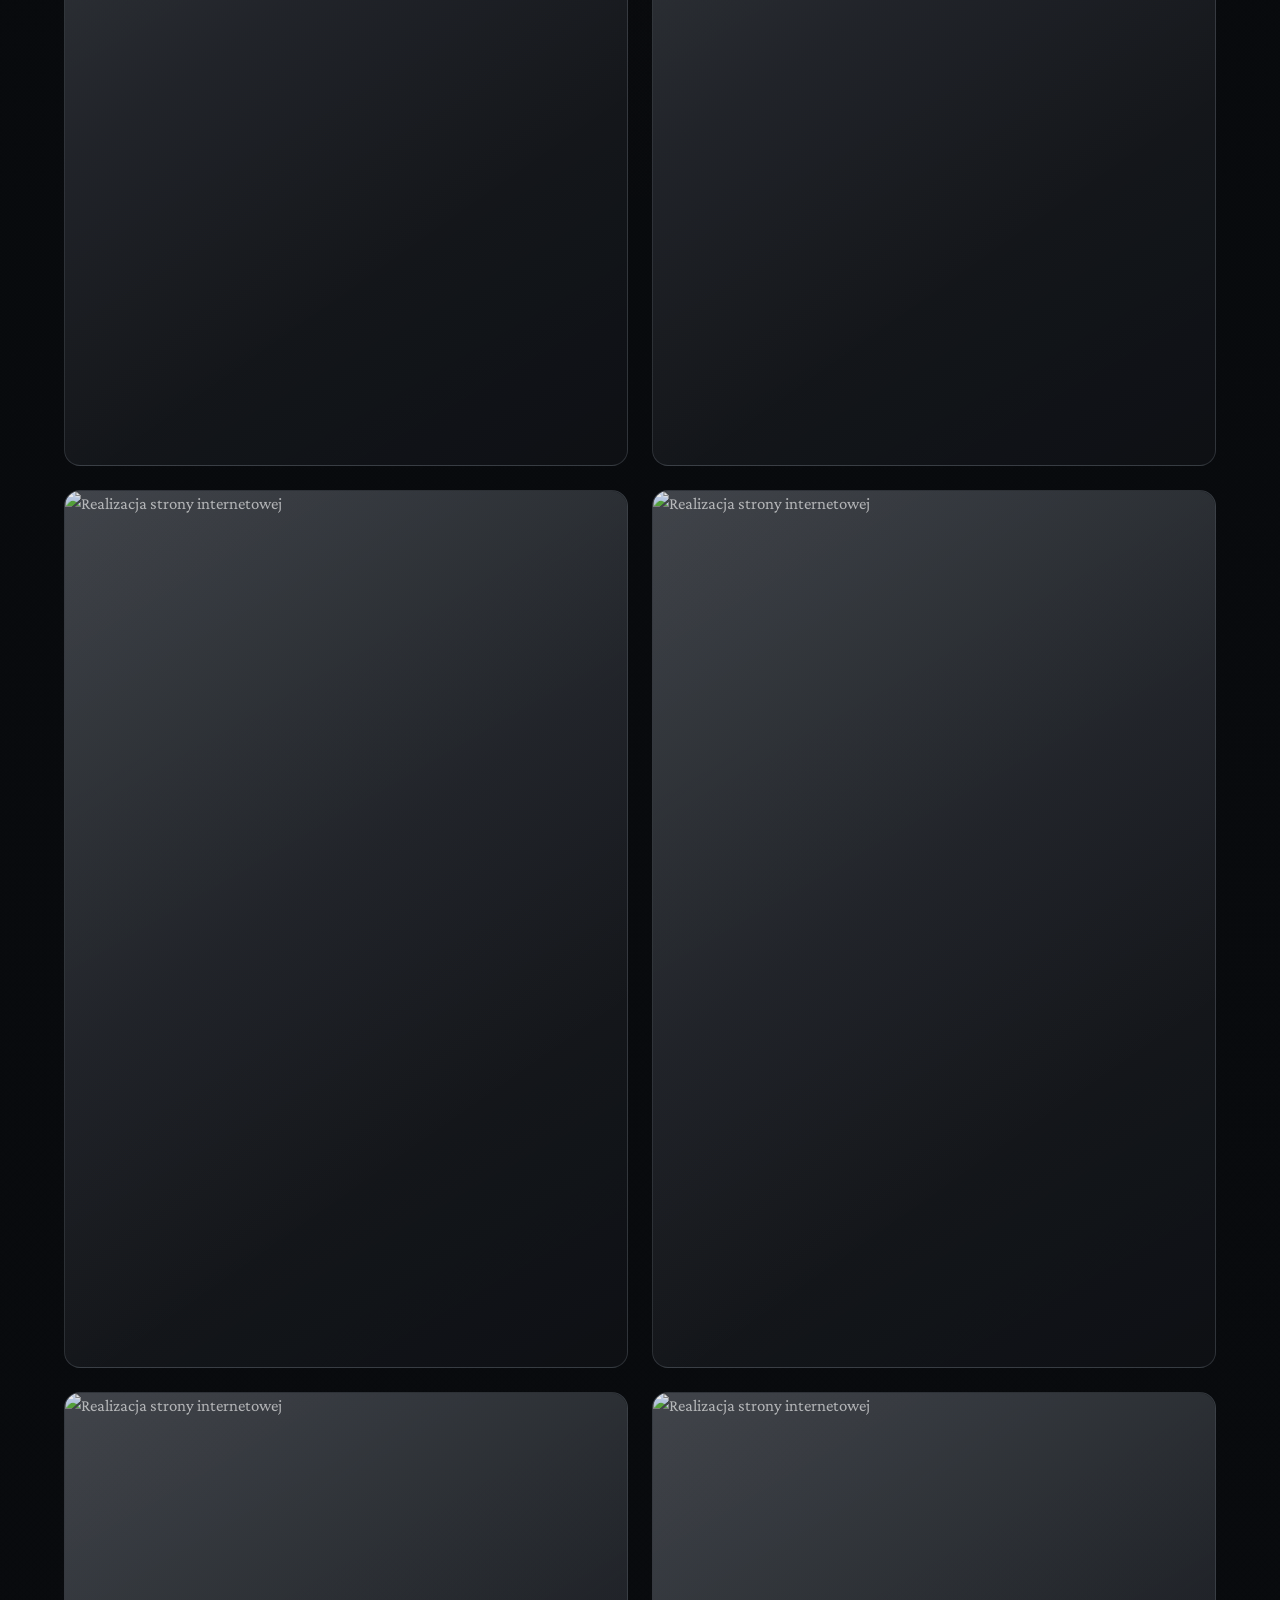
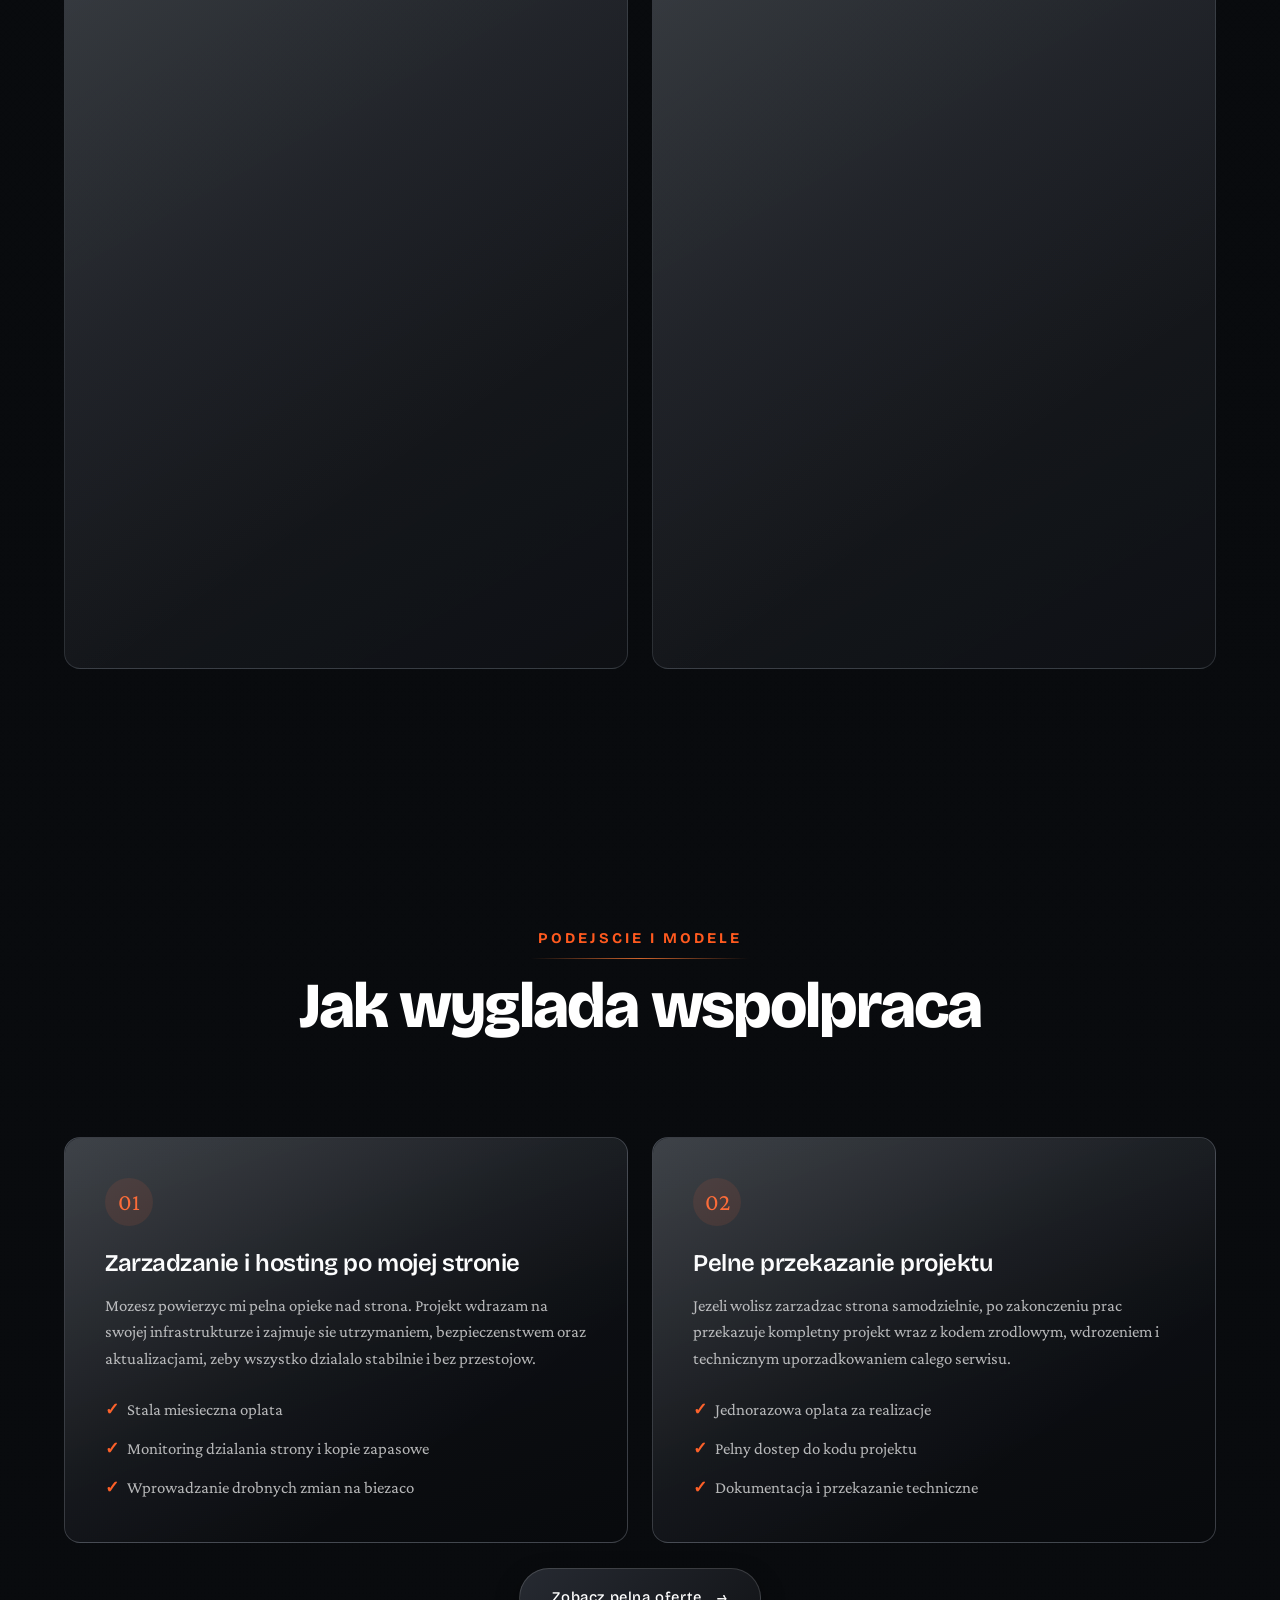
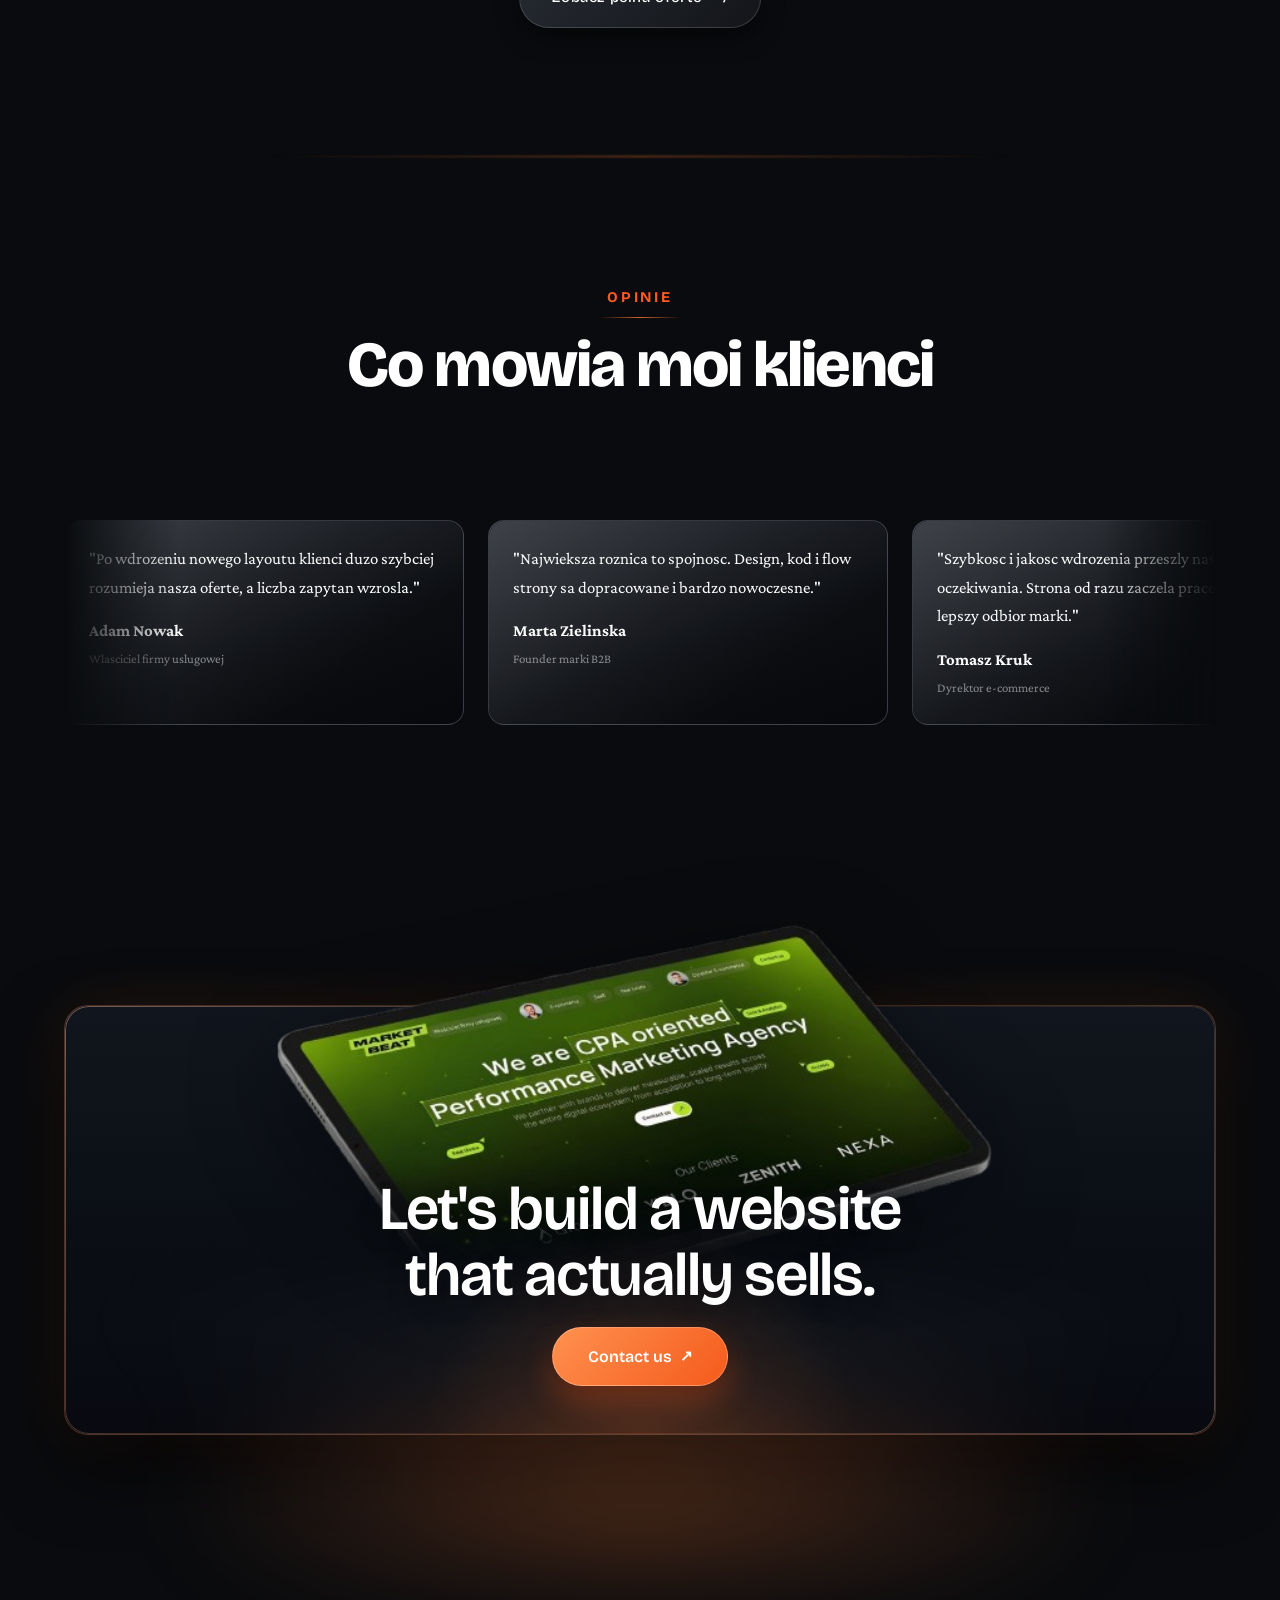
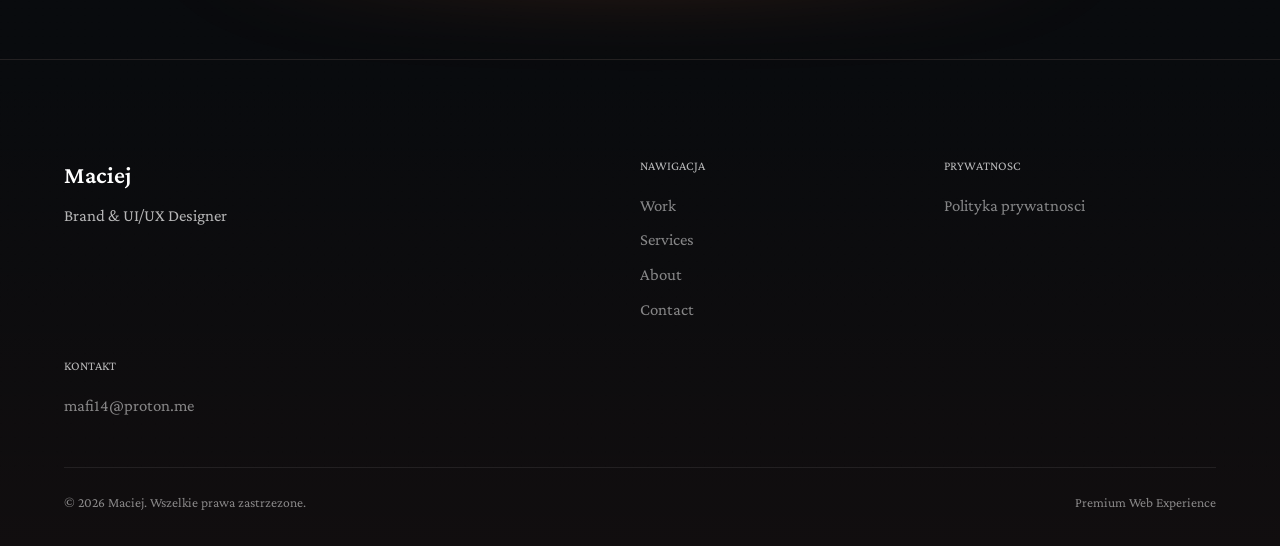
==== commit 54a24de4: "feat: add two more portfolio projects Co-Authored-By: Claude Opus 4.6 (1M context) <noreply@anthropi" ====
--- a/index.html
+++ b/index.html
@@ -218,16 +218,22 @@
 
       <div class="portfolio-grid">
         <div class="portfolio-card reveal" data-delay="0">
-          <img src="/assets/img/web1.png" alt="Realizacja strony internetowej" class="portfolio-card__img">
+          <img src="https://imgur.com/FM0IR1q.jpeg" alt="Realizacja strony internetowej" class="portfolio-card__img">
         </div>
         <div class="portfolio-card reveal" data-delay="180">
-          <img src="/assets/img/web2.png" alt="Realizacja strony internetowej" class="portfolio-card__img">
+          <img src="https://imgur.com/DRD4NA7.jpeg" alt="Realizacja strony internetowej" class="portfolio-card__img">
         </div>
         <div class="portfolio-card reveal" data-delay="270">
-          <img src="/assets/img/web3.png" alt="Realizacja strony internetowej" class="portfolio-card__img">
+          <img src="https://imgur.com/gZdGArD.jpeg" alt="Realizacja strony internetowej" class="portfolio-card__img">
         </div>
         <div class="portfolio-card reveal" data-delay="360">
-          <img src="/assets/img/web4.png" alt="Realizacja strony internetowej" class="portfolio-card__img">
+          <img src="https://imgur.com/6HWtg7L.jpeg" alt="Realizacja strony internetowej" class="portfolio-card__img">
+        </div>
+        <div class="portfolio-card reveal" data-delay="450">
+          <img src="https://imgur.com/9Y69owh.jpeg" alt="Realizacja strony internetowej" class="portfolio-card__img">
+        </div>
+        <div class="portfolio-card reveal" data-delay="540">
+          <img src="https://imgur.com/RMIjoCE.jpeg" alt="Realizacja strony internetowej" class="portfolio-card__img">
         </div>
       </div>
     </section>
